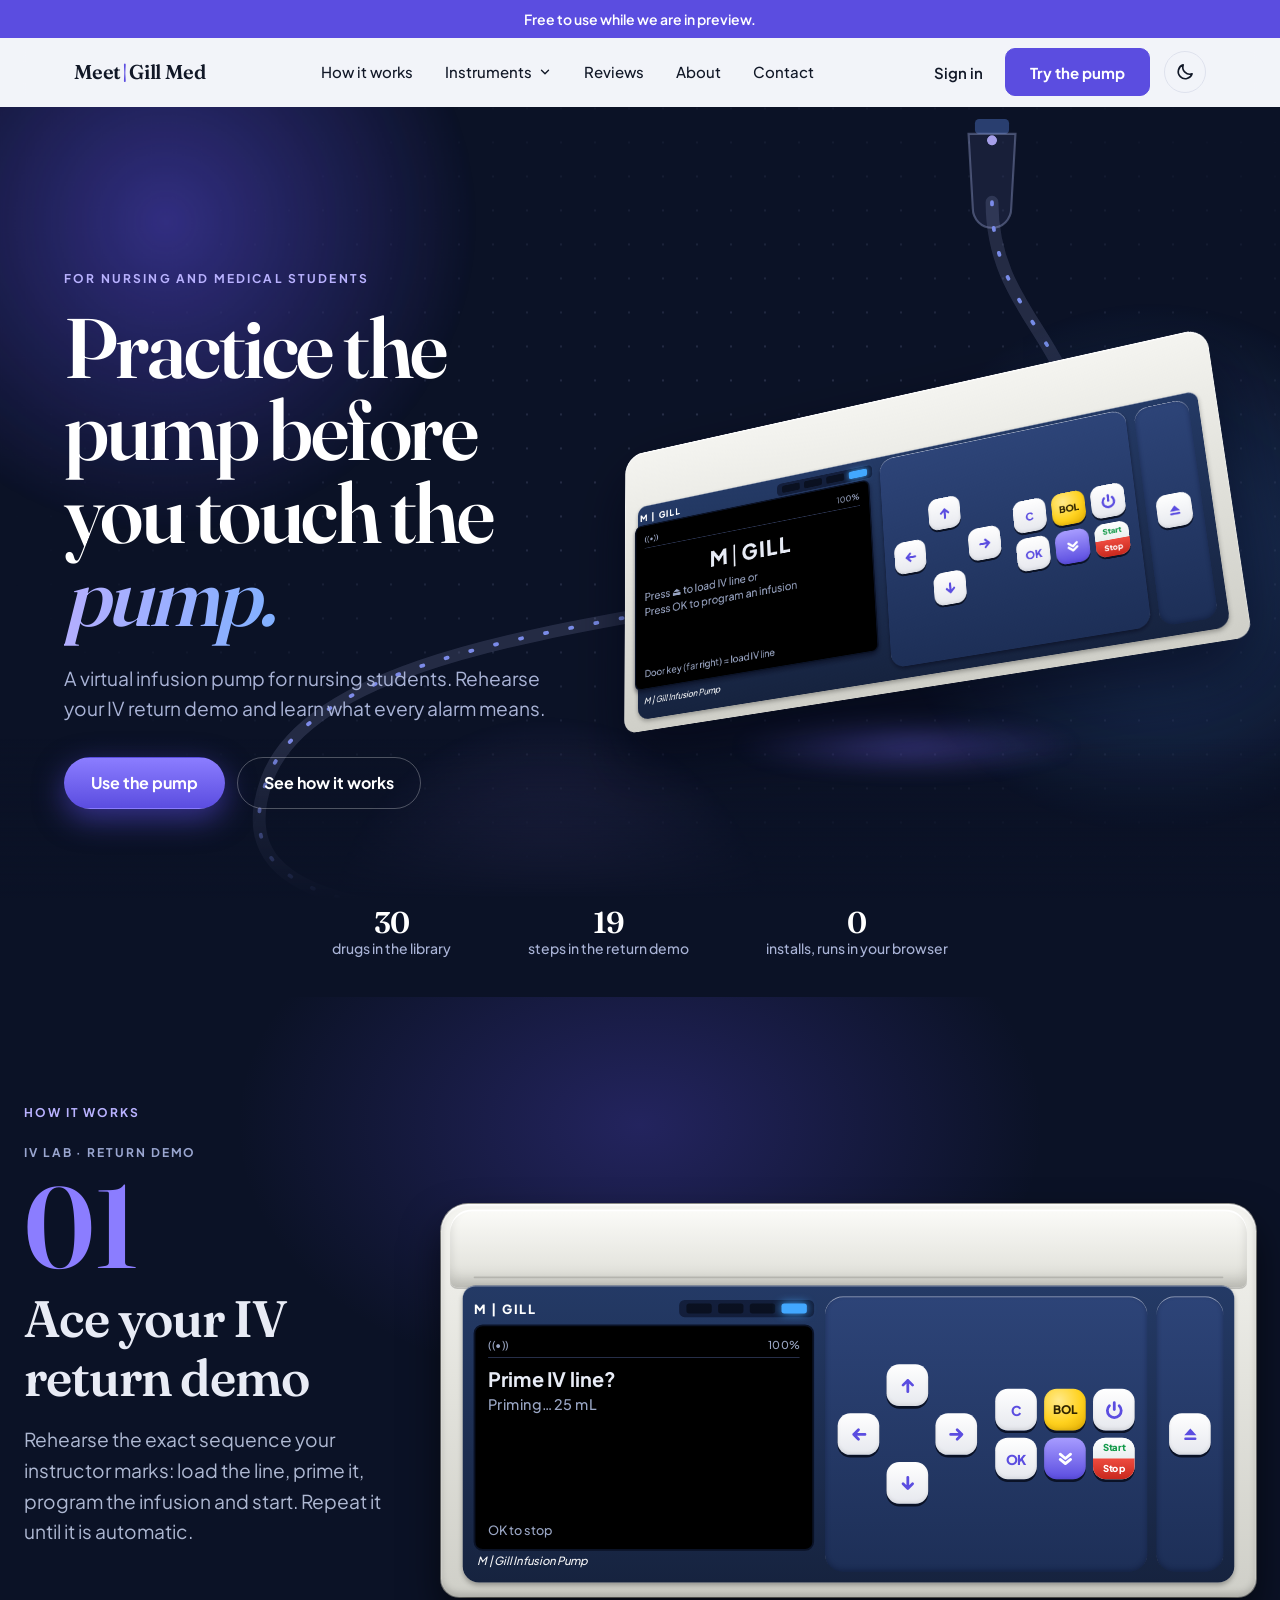
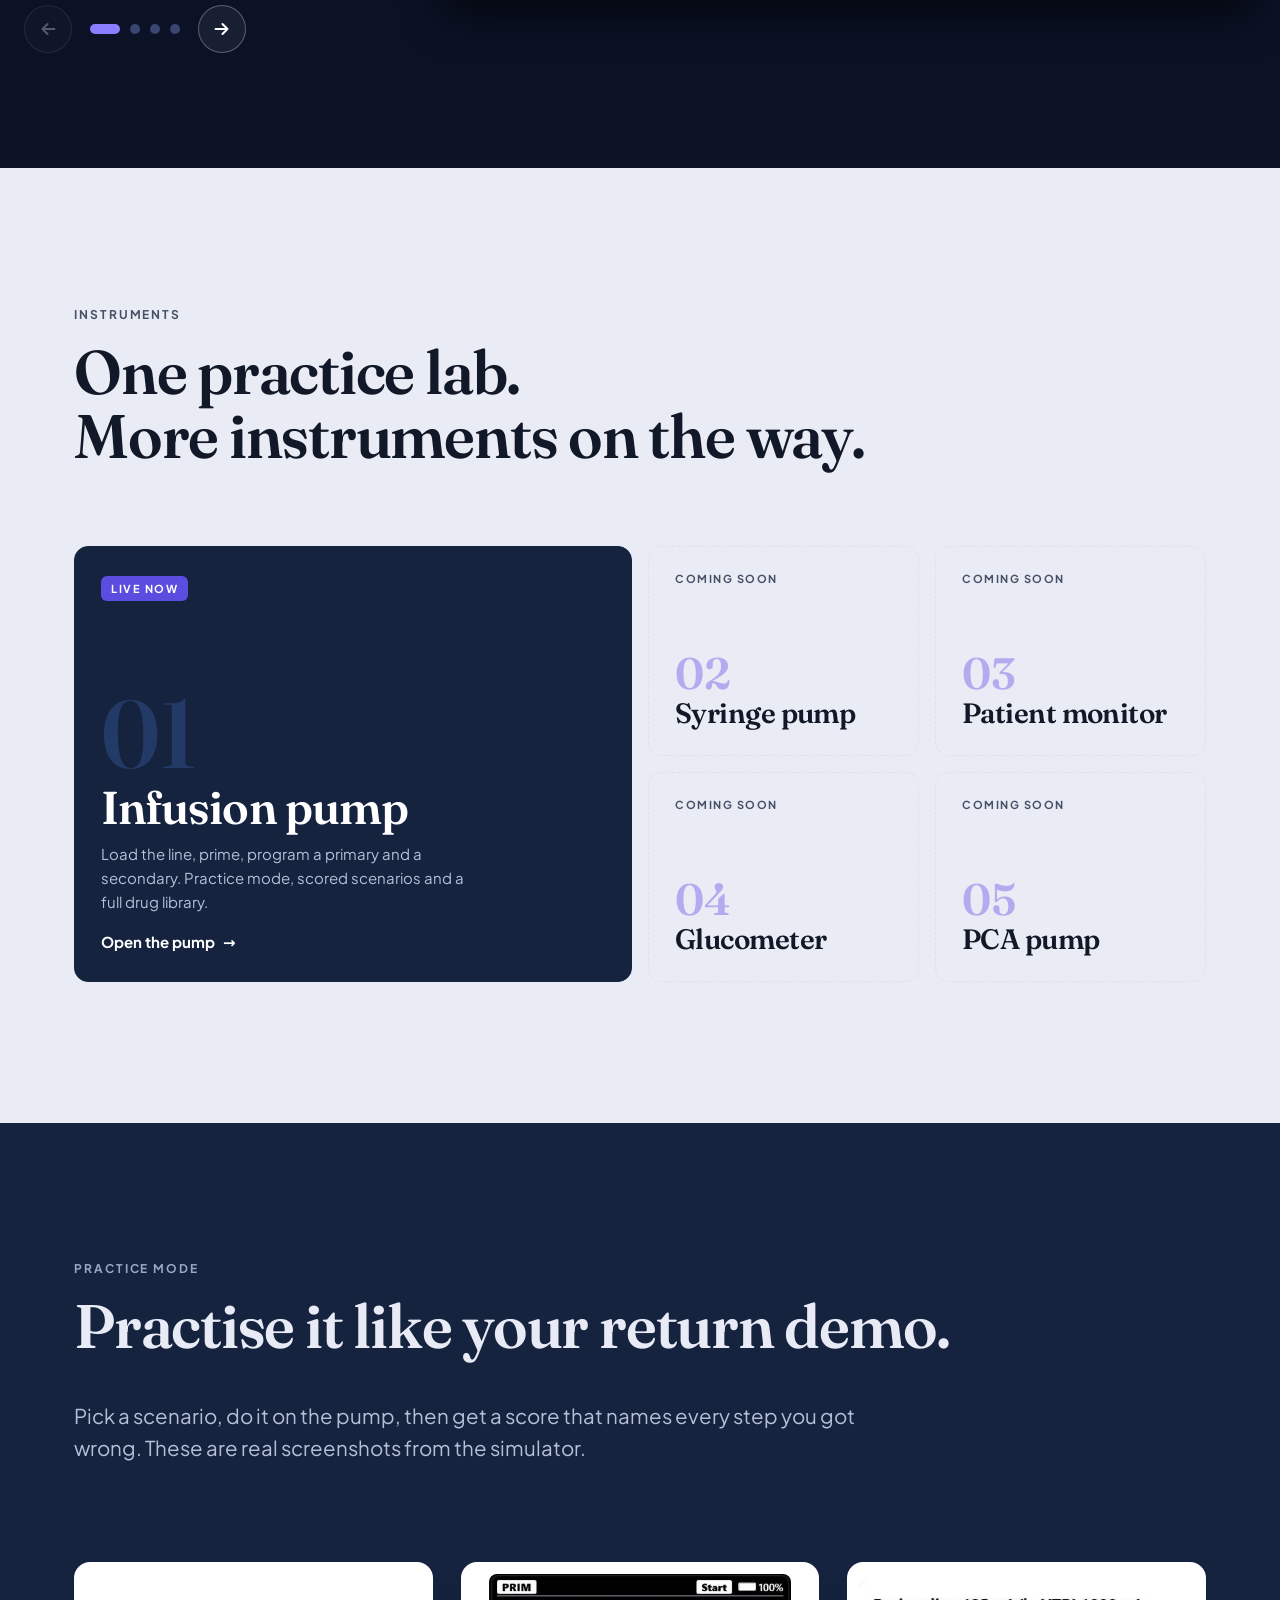
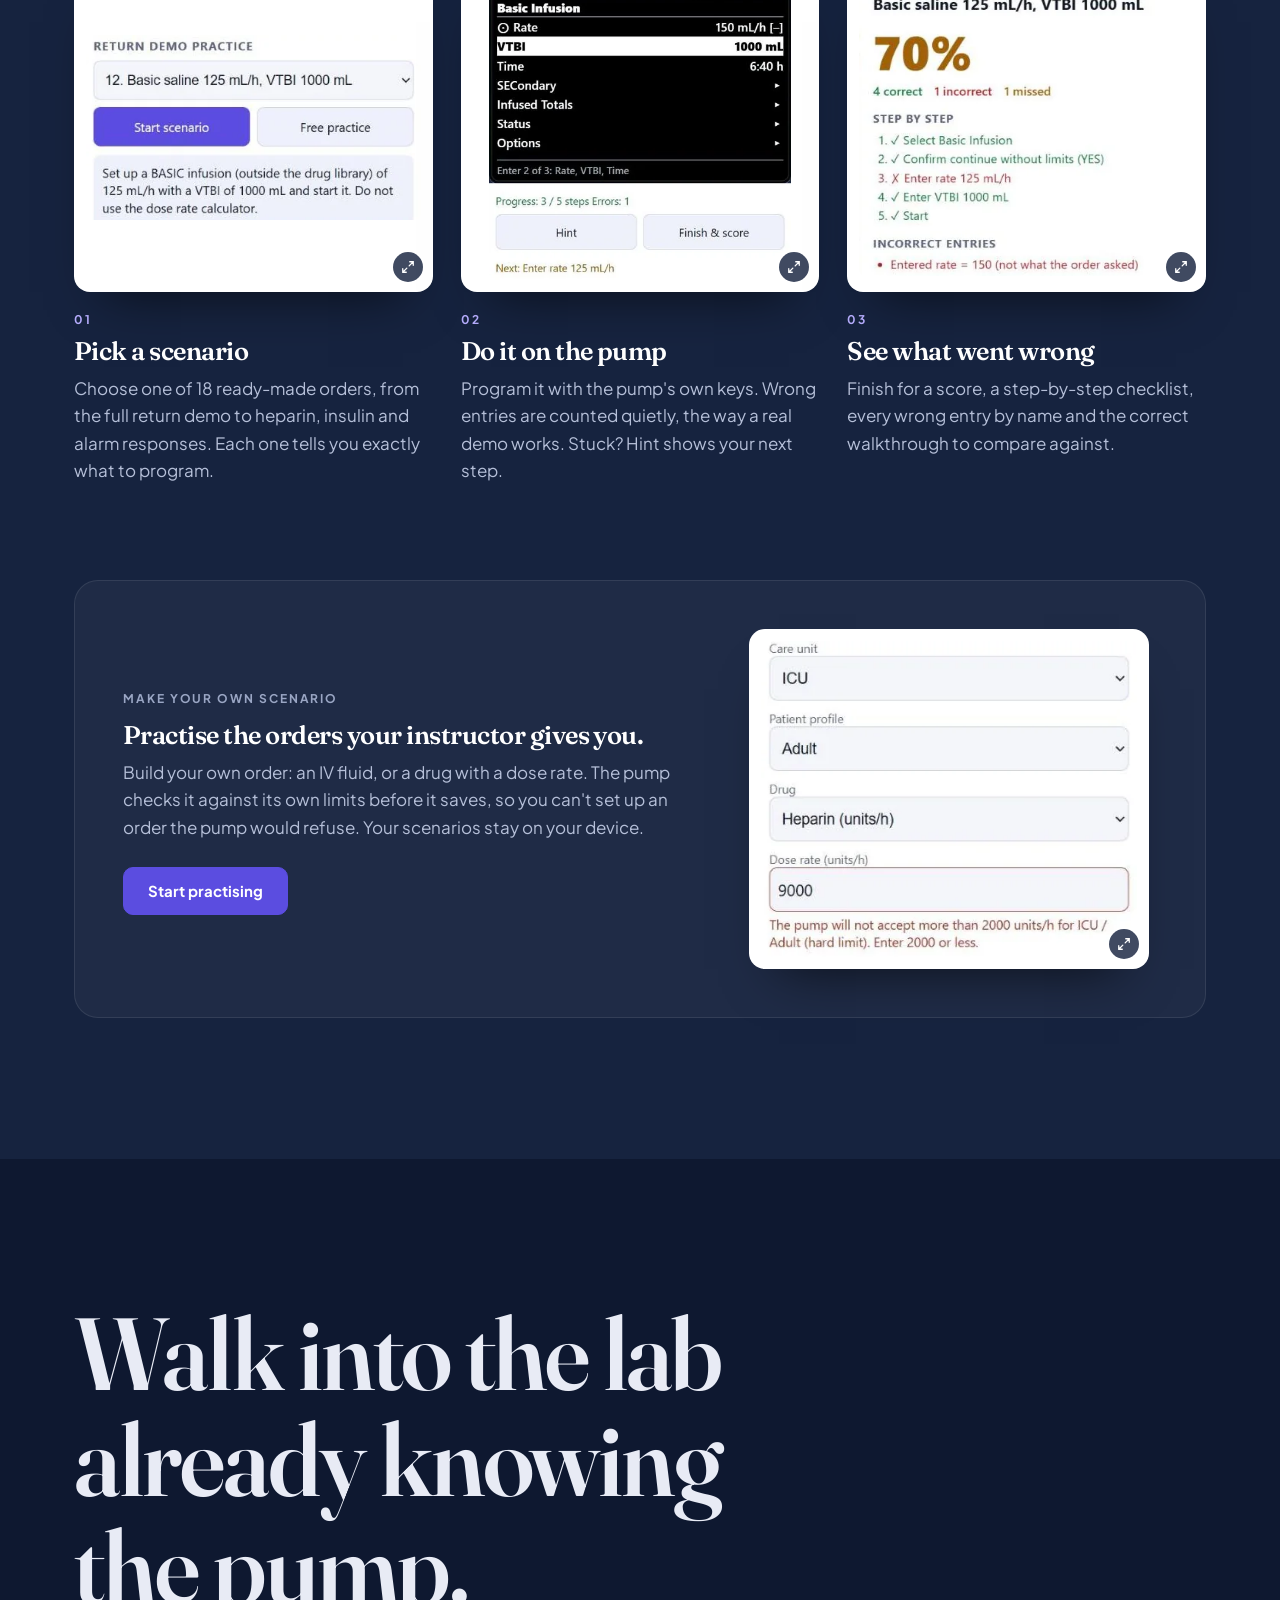
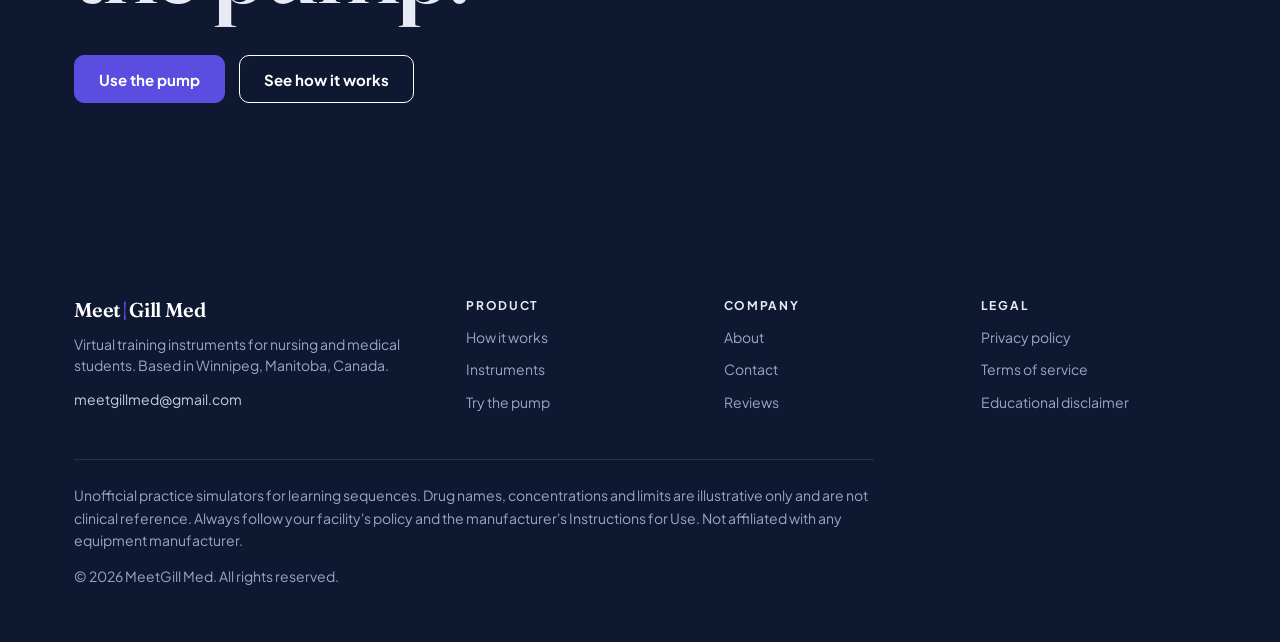
==== index.html @ c72f9020 "Practice mode: home page walkthrough with real screenshots, clearer Practice button - Home: "Practic" ====
<!doctype html>
<html lang="en">
<head>
<meta charset="utf-8">
<script src="theme.js?v=36"></script>
<meta name="viewport" content="width=device-width,initial-scale=1">
<title>MeetGill Med - Virtual training instruments</title>
<meta name="description" content="Virtual training instruments for nursing and medical students. Practice on a realistic infusion pump before you touch the real one.">
<meta name="robots" content="noindex, nofollow">
<link rel="icon" href="data:image/svg+xml,%3Csvg xmlns='http://www.w3.org/2000/svg' viewBox='0 0 32 32'%3E%3Crect width='32' height='32' rx='7' fill='%2316233F'/%3E%3Cpath d='M9 22V10l7 8 7-8v12' stroke='%23A79CFF' stroke-width='3' fill='none' stroke-linecap='round' stroke-linejoin='round'/%3E%3C/svg%3E">
<link rel="preload" href="fonts/plus-jakarta-sans-latin.woff2" as="font" type="font/woff2" crossorigin>
<link rel="stylesheet" href="styles.css?v=36">
<link rel="stylesheet" href="hero-v2/hero.css?v=36">
</head>
<body>
<a class="skip" href="#main">Skip to content</a>
<div class="announce">Free to use while we are in preview.</div>
<header class="nav">
  <div class="wrap">
    <a class="brand" href="index.html">Meet<i>|</i>Gill Med</a>
    <ul>
      <li><a href="index.html#how">How it works</a></li>
      <li class="has-sub"><button class="sub-btn" type="button" aria-expanded="false" aria-controls="sub-inst">Instruments <svg viewBox="0 0 24 24" aria-hidden="true"><path d="M6 9l6 6 6-6"/></svg></button><div class="sub" id="sub-inst"><a class="sub-item" href="pump.html"><b>Infusion pump</b><span class="tag-live">Live now</span></a><span class="sub-item soon"><b>Syringe pump</b><span>Coming soon</span></span><span class="sub-item soon"><b>Patient monitor</b><span>Coming soon</span></span><span class="sub-item soon"><b>Glucometer</b><span>Coming soon</span></span><span class="sub-item soon"><b>PCA pump</b><span>Coming soon</span></span><a class="sub-all" href="index.html#instruments">See all instruments</a></div></li>
      <li><a href="review.html">Reviews</a></li>
      <li><a href="about.html">About</a></li>
      <li><a href="contact.html">Contact</a></li>
      <li class="only-mobile"><a href="signin.html">Sign in</a></li>
      <li class="only-mobile"><a href="pump.html">Try the pump</a></li>
    </ul>
    <div class="nav-cta">
      <a class="nav-link" href="signin.html">Sign in</a>
      <a class="btn solid" href="pump.html">Try the pump</a>
      <button class="menu-btn" aria-label="Menu" aria-expanded="false"><span></span><span></span><span></span></button>
    </div>
  </div>
</header>

<main id="main" tabindex="-1">
<!-- HERO v2: sticky scroll-driven 3D pump (see hero-v2/hero.css + hero.js) -->
<section class="h2 h2--site" id="top" aria-label="Introduction">
  <div class="h2-sticky">
    <div class="h2-bg" aria-hidden="true">
      <i class="blob b1"></i><i class="blob b2"></i><i class="blob b3"></i>
      <div class="dots"></div>
      <svg class="tube" viewBox="0 0 1200 800" preserveAspectRatio="xMidYMid slice">
        <defs><linearGradient id="fluid" x1="0" y1="0" x2="1" y2="1"><stop offset="0" stop-color="#9d92ff"/><stop offset="1" stop-color="#6fa4ff"/></linearGradient></defs>
        <g transform="translate(930 40)">
          <rect x="-16" y="0" width="32" height="14" rx="4" fill="#2d4478"/>
          <path d="M-22 14h44l-4 70a18 18 0 0 1-36 0z" fill="rgba(160,170,255,.10)" stroke="rgba(190,200,255,.35)" stroke-width="2"/>
          <circle class="drop" cx="0" cy="20" r="4.5" fill="#b7b0ff"/>
          <circle class="drop d2" cx="0" cy="20" r="4.5" fill="#b7b0ff"/>
        </g>
        <path id="line" d="M930 118 C930 220 1010 250 1010 340 S860 430 760 470 S300 520 250 660 S420 790 700 790" fill="none" stroke="rgba(190,200,255,.16)" stroke-width="12" stroke-linecap="round"/>
        <path class="flow" d="M930 118 C930 220 1010 250 1010 340 S860 430 760 470 S300 520 250 660 S420 790 700 790" fill="none" stroke="url(#fluid)" stroke-width="3.5" stroke-linecap="round"/>
        <circle r="5" fill="#d6d2ff"><animateMotion dur="9s" repeatCount="indefinite"><mpath href="#line"/></animateMotion></circle>
        <circle r="4" fill="#9fc0ff"><animateMotion dur="9s" begin="-4.5s" repeatCount="indefinite"><mpath href="#line"/></animateMotion></circle>
      </svg>
    </div>
    <div class="h2-copy">
      <span class="h2-over">For nursing and medical students</span>
      <h1>Practice the pump before you touch the <em>pump.</em></h1>
      <p>A virtual infusion pump for nursing students. Rehearse your IV return demo and learn what every alarm means.</p>
      <div class="h2-actions">
        <a class="h2-btn h2-btn--solid" href="pump.html">Use the pump</a>
        <a class="h2-btn" href="#how">See how it works</a>
      </div>
    </div>
    <div class="h2-stage" aria-hidden="true">
      <div class="h2-rot" id="rot"><div class="h2-pump" id="pump"></div></div>
    </div>
    <div class="h2-hint" id="hint"><i></i>Scroll to open the pump</div>
  </div>
</section>
<div class="h2-facts" aria-label="At a glance">
  <div><b>30</b>drugs in the library</div>
  <div><b>19</b>steps in the return demo</div>
  <div><b>0</b>installs, runs in your browser</div>
</div>

<section class="scene" id="how" aria-label="What the pump can do">
  <div class="scene__head"><span class="over">How it works</span></div>
  <div class="scene__pin">
    <div class="scene__col">
    <div class="scene__text">
      <article class="step on">
        <span class="over">IV lab · return demo</span>
        <span class="n" aria-hidden="true">01</span>
        <h3>Ace your IV return demo</h3>
        <p>Rehearse the exact sequence your instructor marks: load the line, prime it, program the infusion and start. Repeat it until it is automatic.</p>
        <div class="lcd-inline">Prime IV line?<br>Priming… 25 mL<br>OK to stop</div>
      </article>
      <article class="step">
        <span class="over">IV math</span>
        <span class="n" aria-hidden="true">02</span>
        <h3>Get the numbers right</h3>
        <p>Rate, volume and time are linked. Enter two and the pump works out the third, so check the order first: 125 ml/h for 500 ml is 4 hours.</p>
        <div class="lcd-inline">Rate 125 ml/h<br>VTBI 500 ml<br>Time 4h00min</div>
      </article>
      <article class="step">
        <span class="over">Alarms</span>
        <span class="n" aria-hidden="true">03</span>
        <h3>Know what to do when it alarms</h3>
        <p>Occlusion, open door, end of infusion, low battery. Practise the response here, where a mistake costs nothing.</p>
        <div class="lcd-inline">Upstream occlusion<br>Check roller clamp, bag and drip chamber.</div>
      </article>
      <article class="step">
        <span class="over">Safety limits</span>
        <span class="n" aria-hidden="true">04</span>
        <h3>Do not override blindly</h3>
        <p>The drug library stops you at hard limits and asks you to confirm at soft ones. Learn to pause and check before you press OK.</p>
        <div class="lcd-inline">Value ABOVE upper soft limit<br>Soft: 2 - 10 mg/h<br>Override?</div>
      </article>
    </div>
    <div class="scene__nav" role="group" aria-label="Choose a step">
      <button type="button" class="sn-arrow" data-dir="-1" aria-label="Previous step"><svg viewBox="0 0 24 24" aria-hidden="true"><path d="M19 12H6M11.5 6.5L6 12l5.5 5.5"/></svg></button>
      <div class="sn-dots"><button type="button" aria-label="Step 1"></button><button type="button" aria-label="Step 2"></button><button type="button" aria-label="Step 3"></button><button type="button" aria-label="Step 4"></button></div>
      <button type="button" class="sn-arrow" data-dir="1" aria-label="Next step"><svg viewBox="0 0 24 24" aria-hidden="true"><path d="M5 12h13M12.5 6.5L18 12l-5.5 5.5"/></svg></button>
    </div>
    </div>
    <div class="scene__pump"><div data-pump="prime" data-size="lg"></div></div>
  </div>
</section>

<section class="pad" id="instruments">
  <div class="wrap">
    <div class="sec-head">
      <span class="over rv">Instruments</span>
      <h2 class="rv" style="--d:1">One practice lab.<br>More instruments on the way.</h2>
    </div>
    <div class="inst">
      <a class="card live rv" href="pump.html">
        <div><span class="tag">Live now</span></div>
        <div>
          <span class="num" aria-hidden="true">01</span>
          <h3>Infusion pump</h3>
          <p>Load the line, prime, program a primary and a secondary. Practice mode, scored scenarios and a full drug library.</p>
          <span class="arrow-link">Open the pump <span aria-hidden="true">→</span></span>
        </div>
      </a>
      <div class="card soon rv" style="--d:1"><span class="tag">Coming soon</span><div><span class="num" aria-hidden="true">02</span><h3>Syringe pump</h3></div></div>
      <div class="card soon rv" style="--d:2"><span class="tag">Coming soon</span><div><span class="num" aria-hidden="true">03</span><h3>Patient monitor</h3></div></div>
      <div class="card soon rv" style="--d:3"><span class="tag">Coming soon</span><div><span class="num" aria-hidden="true">04</span><h3>Glucometer</h3></div></div>
      <div class="card soon rv" style="--d:4"><span class="tag">Coming soon</span><div><span class="num" aria-hidden="true">05</span><h3>PCA pump</h3></div></div>
    </div>
  </div>
</section>

<section class="pad dark pm" id="practice" aria-labelledby="pm-title">
  <div class="wrap">
    <div class="sec-head">
      <span class="over rv">Practice mode</span>
      <h2 class="rv" style="--d:1" id="pm-title">Practise it like your return demo.</h2>
      <p class="lead rv" style="--d:2">Pick a scenario, do it on the pump, then get a score that names every step you got wrong. These are real screenshots from the simulator.</p>
    </div>
    <ol class="pm-steps">
      <li class="pm-card rv">
        <figure class="pm-shot"><button class="pm-zoom" type="button"><span class="vh">Enlarge screenshot: </span><img src="img/practice/pick.webp" width="440" height="244" loading="lazy" decoding="async" alt="The practice panel with the scenario 'Basic saline 125 mL/h, VTBI 1000 mL' selected, a Start scenario button, and the order to program."></button></figure>
        <span class="pm-n" aria-hidden="true">01</span>
        <h3>Pick a scenario</h3>
        <p>Choose one of 18 ready-made orders, from the full return demo to heparin, insulin and alarm responses. Each one tells you exactly what to program.</p>
      </li>
      <li class="pm-card rv" style="--d:1">
        <figure class="pm-shot"><button class="pm-zoom" type="button"><span class="vh">Enlarge screenshot: </span><img src="img/practice/work.webp" width="494" height="500" loading="lazy" decoding="async" alt="The pump screen showing a rate of 150 mL/h entered by mistake. Below it the panel reads 'Progress: 3 / 5 steps, Errors: 1' and the hint says 'Next: Enter rate 125 mL/h'."></button></figure>
        <span class="pm-n" aria-hidden="true">02</span>
        <h3>Do it on the pump</h3>
        <p>Program it with the pump's own keys. Wrong entries are counted quietly, the way a real demo works. Stuck? Hint shows your next step.</p>
      </li>
      <li class="pm-card rv" style="--d:2">
        <figure class="pm-shot"><button class="pm-zoom" type="button" data-full="img/practice/score.webp"><span class="vh">Enlarge screenshot: </span><img src="img/practice/score-card.webp" width="435" height="386" loading="lazy" decoding="async" alt="A score report of 70 percent: 4 correct, 1 incorrect, 1 missed. The step list marks 'Enter rate 125 mL/h' as wrong and lists 'Entered rate = 150 (not what the order asked)'. The full report also shows the correct walkthrough."></button></figure>
        <span class="pm-n" aria-hidden="true">03</span>
        <h3>See what went wrong</h3>
        <p>Finish for a score, a step-by-step checklist, every wrong entry by name and the correct walkthrough to compare against.</p>
      </li>
    </ol>
    <div class="pm-own rv">
      <div>
        <span class="over">Make your own scenario</span>
        <h3>Practise the orders your instructor gives you.</h3>
        <p>Build your own order: an IV fluid, or a drug with a dose rate. The pump checks it against its own limits before it saves, so you can't set up an order the pump would refuse. Your scenarios stay on your device.</p>
        <div class="pm-ctas"><a class="btn solid" href="pump.html#practice">Start practising</a></div>
      </div>
      <figure class="pm-shot pm-shot--own"><button class="pm-zoom" type="button"><span class="vh">Enlarge screenshot: </span><img src="img/practice/builder.webp" width="440" height="370" loading="lazy" decoding="async" alt="The scenario builder with ICU, Adult and Heparin selected and a dose of 9000 units/h. Under the field it says: The pump will not accept more than 2000 units/h for ICU / Adult (hard limit). Enter 2000 or less."></button></figure>
    </div>
  </div>
</section>

<section class="pad rvs" id="student-reviews" hidden aria-label="Student reviews">
  <div class="wrap">
    <div class="sec-head">
      <span class="over rv">Student reviews</span>
      <h2 class="rv" style="--d:1">How students found it.</h2>
      <p class="lead rv" style="--d:2" id="rvs-sum">What nursing and medical students say after trying the pump.</p>
    </div>
  </div>
  <div class="rvs-viewport"><div class="rvs-track" id="rvs-track"></div></div>
  <div class="wrap rvs-actions">
    <a class="btn" href="review.html">Read all reviews</a>
    <a class="btn solid" href="review.html#leave">Leave a review</a>
  </div>
</section>

<section class="pad dark-2 closing">
  <div class="wrap">
    <h2 class="rv">Walk into the lab already knowing the pump.</h2>
    <div class="hero-actions rv" style="--d:2">
      <a class="btn solid" href="pump.html">Use the pump</a>
      <a class="btn" href="index.html#how">See how it works</a>
    </div>
  </div>
</section>
</main>

<footer>
  <div class="wrap">
    <div class="foot-grid">
      <div>
        <a class="brand" style="color:#fff" href="index.html">Meet<i>|</i>Gill Med</a>
        <p class="foot-note">Virtual training instruments for nursing and medical students. Based in Winnipeg, Manitoba, Canada.</p>
        <a class="foot-mail" href="mailto:meetgillmed@gmail.com">meetgillmed@gmail.com</a>
      </div>
      <div><h4>Product</h4><a href="index.html#how">How it works</a><a href="index.html#instruments">Instruments</a><a href="pump.html">Try the pump</a></div>
      <div><h4>Company</h4><a href="about.html">About</a><a href="contact.html">Contact</a><a href="review.html">Reviews</a></div>
      <div><h4>Legal</h4><a href="privacy.html">Privacy policy</a><a href="terms.html">Terms of service</a><a href="disclaimer.html">Educational disclaimer</a></div>
    </div>
    <p class="fine">Unofficial practice simulators for learning sequences. Drug names, concentrations and limits are illustrative only and are not clinical reference. Always follow your facility's policy and the manufacturer's Instructions for Use. Not affiliated with any equipment manufacturer.</p>
    <p class="fine" style="margin-top:12px;border:0;padding:0">&copy; 2026 MeetGill Med. All rights reserved.</p>
  </div>
</footer>












<div class="toast" role="status" aria-live="polite"></div>
<script src="app.js?v=36"></script>
<script src="hero-v2/hero.js?v=36"></script>
</body>
</html>
---- styles.css ----
/* fonts: self-hosted (SIL Open Font License), latin + latin-ext only */
@font-face {
  font-family: 'Fraunces';
  font-style: normal;
  font-weight: 600;
  font-display: swap;
  src: url(fonts/fraunces-latin-ext.woff2) format('woff2');
  unicode-range: U+0100-02BA, U+02BD-02C5, U+02C7-02CC, U+02CE-02D7, U+02DD-02FF, U+0304, U+0308, U+0329, U+1D00-1DBF, U+1E00-1E9F, U+1EF2-1EFF, U+2020, U+20A0-20AB, U+20AD-20C4, U+2113, U+2C60-2C7F, U+A720-A7FF;
}
@font-face {
  font-family: 'Fraunces';
  font-style: normal;
  font-weight: 600;
  font-display: swap;
  src: url(fonts/fraunces-latin.woff2) format('woff2');
  unicode-range: U+0000-00FF, U+0131, U+0152-0153, U+02BB-02BC, U+02C6, U+02DA, U+02DC, U+0304, U+0308, U+0329, U+2000-206F, U+20AC, U+2122, U+2191, U+2193, U+2212, U+2215, U+FEFF, U+FFFD;
}
@font-face {
  font-family: 'Plus Jakarta Sans';
  font-style: normal;
  font-weight: 400;
  font-display: swap;
  src: url(fonts/plus-jakarta-sans-latin-ext.woff2) format('woff2');
  unicode-range: U+0100-02BA, U+02BD-02C5, U+02C7-02CC, U+02CE-02D7, U+02DD-02FF, U+0304, U+0308, U+0329, U+1D00-1DBF, U+1E00-1E9F, U+1EF2-1EFF, U+2020, U+20A0-20AB, U+20AD-20C4, U+2113, U+2C60-2C7F, U+A720-A7FF;
}
@font-face {
  font-family: 'Plus Jakarta Sans';
  font-style: normal;
  font-weight: 400;
  font-display: swap;
  src: url(fonts/plus-jakarta-sans-latin.woff2) format('woff2');
  unicode-range: U+0000-00FF, U+0131, U+0152-0153, U+02BB-02BC, U+02C6, U+02DA, U+02DC, U+0304, U+0308, U+0329, U+2000-206F, U+20AC, U+2122, U+2191, U+2193, U+2212, U+2215, U+FEFF, U+FFFD;
}
@font-face {
  font-family: 'Plus Jakarta Sans';
  font-style: normal;
  font-weight: 500;
  font-display: swap;
  src: url(fonts/plus-jakarta-sans-latin-ext.woff2) format('woff2');
  unicode-range: U+0100-02BA, U+02BD-02C5, U+02C7-02CC, U+02CE-02D7, U+02DD-02FF, U+0304, U+0308, U+0329, U+1D00-1DBF, U+1E00-1E9F, U+1EF2-1EFF, U+2020, U+20A0-20AB, U+20AD-20C4, U+2113, U+2C60-2C7F, U+A720-A7FF;
}
@font-face {
  font-family: 'Plus Jakarta Sans';
  font-style: normal;
  font-weight: 500;
  font-display: swap;
  src: url(fonts/plus-jakarta-sans-latin.woff2) format('woff2');
  unicode-range: U+0000-00FF, U+0131, U+0152-0153, U+02BB-02BC, U+02C6, U+02DA, U+02DC, U+0304, U+0308, U+0329, U+2000-206F, U+20AC, U+2122, U+2191, U+2193, U+2212, U+2215, U+FEFF, U+FFFD;
}
@font-face {
  font-family: 'Plus Jakarta Sans';
  font-style: normal;
  font-weight: 600;
  font-display: swap;
  src: url(fonts/plus-jakarta-sans-latin-ext.woff2) format('woff2');
  unicode-range: U+0100-02BA, U+02BD-02C5, U+02C7-02CC, U+02CE-02D7, U+02DD-02FF, U+0304, U+0308, U+0329, U+1D00-1DBF, U+1E00-1E9F, U+1EF2-1EFF, U+2020, U+20A0-20AB, U+20AD-20C4, U+2113, U+2C60-2C7F, U+A720-A7FF;
}
@font-face {
  font-family: 'Plus Jakarta Sans';
  font-style: normal;
  font-weight: 600;
  font-display: swap;
  src: url(fonts/plus-jakarta-sans-latin.woff2) format('woff2');
  unicode-range: U+0000-00FF, U+0131, U+0152-0153, U+02BB-02BC, U+02C6, U+02DA, U+02DC, U+0304, U+0308, U+0329, U+2000-206F, U+20AC, U+2122, U+2191, U+2193, U+2212, U+2215, U+FEFF, U+FFFD;
}
@font-face {
  font-family: 'Plus Jakarta Sans';
  font-style: normal;
  font-weight: 700;
  font-display: swap;
  src: url(fonts/plus-jakarta-sans-latin-ext.woff2) format('woff2');
  unicode-range: U+0100-02BA, U+02BD-02C5, U+02C7-02CC, U+02CE-02D7, U+02DD-02FF, U+0304, U+0308, U+0329, U+1D00-1DBF, U+1E00-1E9F, U+1EF2-1EFF, U+2020, U+20A0-20AB, U+20AD-20C4, U+2113, U+2C60-2C7F, U+A720-A7FF;
}
@font-face {
  font-family: 'Plus Jakarta Sans';
  font-style: normal;
  font-weight: 700;
  font-display: swap;
  src: url(fonts/plus-jakarta-sans-latin.woff2) format('woff2');
  unicode-range: U+0000-00FF, U+0131, U+0152-0153, U+02BB-02BC, U+02C6, U+02DA, U+02DC, U+0304, U+0308, U+0329, U+2000-206F, U+20AC, U+2122, U+2191, U+2193, U+2212, U+2215, U+FEFF, U+FFFD;
}
@font-face {
  font-family: 'Plus Jakarta Sans';
  font-style: normal;
  font-weight: 800;
  font-display: swap;
  src: url(fonts/plus-jakarta-sans-latin-ext.woff2) format('woff2');
  unicode-range: U+0100-02BA, U+02BD-02C5, U+02C7-02CC, U+02CE-02D7, U+02DD-02FF, U+0304, U+0308, U+0329, U+1D00-1DBF, U+1E00-1E9F, U+1EF2-1EFF, U+2020, U+20A0-20AB, U+20AD-20C4, U+2113, U+2C60-2C7F, U+A720-A7FF;
}
@font-face {
  font-family: 'Plus Jakarta Sans';
  font-style: normal;
  font-weight: 800;
  font-display: swap;
  src: url(fonts/plus-jakarta-sans-latin.woff2) format('woff2');
  unicode-range: U+0000-00FF, U+0131, U+0152-0153, U+02BB-02BC, U+02C6, U+02DA, U+02DC, U+0304, U+0308, U+0329, U+2000-206F, U+20AC, U+2122, U+2191, U+2193, U+2212, U+2215, U+FEFF, U+FFFD;
}

/* MeetGill Med - see DESIGN.md */
:root{
  --ink:#16233F; --ink-2:#0E1830; --ink-3:#243A66;
  --paper:#E9ECF4; --card:#FFFFFF; --line:#DDE1EC;
  --text:#111827; --muted:#465067; --violet:#5B4DE0; --violet-soft:#E8E6FB;
  --ease:cubic-bezier(.23,1,.32,1);
  --f-display:'Fraunces',Georgia,serif; --f-body:'Plus Jakarta Sans',system-ui,sans-serif;
  --wrap:1180px;
}
*{box-sizing:border-box}
html{scroll-behavior:smooth}
body{margin:0;background:var(--paper);color:var(--text);font:400 17px/1.6 var(--f-body);-webkit-font-smoothing:antialiased}
img,svg{max-width:100%}
a{color:inherit}
::selection{background:var(--violet);color:#fff}
.wrap{max-width:var(--wrap);margin:0 auto;padding:0 24px}
h1,h2,h3{font-family:var(--f-display);font-weight:600;line-height:1.04;letter-spacing:-.02em;margin:0}
h1{font-size:clamp(44px,7.4vw,104px)}
h2{font-size:clamp(34px,4.8vw,64px)}
h3{font-size:clamp(22px,2.2vw,28px);line-height:1.15}
.accent{color:var(--violet)}
.over{font:700 12px/1 var(--f-body);letter-spacing:.16em;text-transform:uppercase;color:var(--muted)}
.dark .over{color:#9AA6C4}
.lead{font-size:clamp(18px,1.6vw,21px);color:var(--muted);max-width:56ch}
.dark .lead{color:#B5BFD8}

/* announcement + nav */
.announce{background:var(--violet);color:#fff;text-align:center;font:600 14px/1 var(--f-body);padding:12px 16px}
.announce a{text-underline-offset:3px}
.nav{position:sticky;top:0;z-index:50;background:rgba(245,246,250,.82);backdrop-filter:blur(12px);-webkit-backdrop-filter:blur(12px);border-bottom:1px solid transparent;transition:border-color .4s var(--ease)}
.nav.scrolled{border-bottom-color:var(--line)}
.nav .wrap{display:flex;align-items:center;justify-content:space-between;height:68px}
.brand{font:700 20px/1 var(--f-display);text-decoration:none;letter-spacing:-.01em}
.brand i{font-style:normal;color:var(--violet);margin:0 1px}
.nav ul{display:flex;gap:32px;list-style:none;margin:0;padding:0}
.nav ul a{text-decoration:none;font:500 15px/1 var(--f-body);position:relative;padding:6px 0}
.nav ul a::after{content:"";position:absolute;left:0;right:0;bottom:0;height:2px;background:var(--violet);transform:scaleX(0);transform-origin:right;transition:transform .35s var(--ease)}
@media (hover:hover){.nav ul a:hover::after{transform:scaleX(1);transform-origin:left}}
.nav-cta{display:flex;gap:12px;align-items:center}
.menu-btn{display:none;background:none;border:0;width:44px;height:44px;cursor:pointer}
.menu-btn span{display:block;width:22px;height:2px;background:var(--text);margin:5px auto;transition:transform .3s var(--ease),opacity .3s}
.menu-btn[aria-expanded=true] span:nth-child(1){transform:translateY(7px) rotate(45deg)}
.menu-btn[aria-expanded=true] span:nth-child(2){opacity:0}
.menu-btn[aria-expanded=true] span:nth-child(3){transform:translateY(-7px) rotate(-45deg)}

/* buttons */
.btn{position:relative;display:inline-flex;align-items:center;justify-content:center;gap:10px;min-height:48px;padding:0 24px;border-radius:10px;border:1.5px solid var(--text);background:transparent;color:var(--text);font:700 15px/1 var(--f-body);text-decoration:none;cursor:pointer;overflow:hidden;isolation:isolate;transition:color .4s var(--ease),border-color .4s var(--ease)}
.btn::before{content:"";position:absolute;inset:0;background:var(--text);transform:scaleX(0);transform-origin:right;transition:transform .4s var(--ease);z-index:-1}
@media (hover:hover){.btn:hover::before{transform:scaleX(1);transform-origin:left}.btn:hover{color:#fff}}
.btn:active{transform:translateY(1px)}
.btn:focus-visible,a:focus-visible,button:focus-visible,input:focus-visible{outline:3px solid var(--violet);outline-offset:3px}
.btn.solid{background:var(--violet);border-color:var(--violet);color:#fff}
.btn.solid::before{background:var(--ink)}
.dark .btn{border-color:#fff;color:#fff}
.dark .btn::before{background:#fff}
@media (hover:hover){.dark .btn:hover{color:var(--ink)}}
.dark .btn.solid{background:var(--violet);border-color:var(--violet)}
.dark .btn.solid::before{background:#fff}
.btn[disabled]{opacity:.5;cursor:not-allowed}

/* sections */
section{position:relative}
.dark{background:var(--ink);color:#E8EBF5}
.dark .accent{color:#9C90FF}
.dark-2{background:var(--ink-2);color:#E8EBF5}
.pad{padding:clamp(72px,11vw,160px) 0}
.sec-head{display:grid;gap:20px;margin-bottom:clamp(40px,6vw,80px)}

/* hero */
.hero{padding:clamp(48px,8vw,110px) 0 clamp(64px,9vw,130px);overflow:hidden}
.hero .grid{display:grid;grid-template-columns:1.15fr .85fr;gap:48px;align-items:center}
.hero h1{margin:22px 0 28px}
.hero-actions{display:flex;flex-wrap:wrap;gap:14px;margin-top:36px}
.facts{display:flex;flex-wrap:wrap;gap:12px 40px;margin-top:56px;padding-top:28px;border-top:1px solid rgba(255,255,255,.14)}
.facts div{font:500 14px/1.3 var(--f-body);color:#B5BFD8}
.facts b{display:block;font:600 34px/1.1 var(--f-display);color:#fff;letter-spacing:-.02em}
.hero-pump{will-change:transform}

/* pump */
.pump{--k:44px;width:100%;max-width:560px;margin:0 auto;background:#E9EAEE;border-radius:26px;padding:16px;box-shadow:0 40px 60px -30px rgba(0,0,0,.55)}
.pump__door{position:relative;height:92px;margin-bottom:12px;border-radius:14px 14px 6px 6px;background:linear-gradient(#F7F8FA,#D9DCE4);box-shadow:inset 0 -3px 6px rgba(0,0,0,.08)}
.pump__door::before{content:"";position:absolute;left:8%;right:8%;top:42%;height:5px;border-radius:3px;background:#B9BEC9}
.pump__door i{position:absolute;right:8%;bottom:14px;width:34px;height:12px;border-radius:6px;background:#B9BEC9}
.pump.lg{--k:52px;padding:18px}
.pump.lg .pump__door{height:120px}
.pump.lg .lcd{min-height:220px;font-size:15px;padding:14px 16px}
.pump.lg .lcd .t{font-size:26px}.pump.lg .lcd .big{font-size:18px}.pump.lg .lcd .bar{font-size:11px}
.pump__plate{background:linear-gradient(180deg,#243A66,#16233F);border-radius:14px;padding:14px 14px 16px}
.pump__top{display:flex;justify-content:space-between;align-items:center;margin-bottom:10px}
.pump__brand{font:800 11px/1 var(--f-body);letter-spacing:.18em;color:#fff}
.leds{display:flex;gap:5px}.leds i{width:16px;height:6px;border-radius:2px;background:rgba(6,10,28,.6)}.leds i.on{background:#3A5BA8}
.pump__row{display:grid;grid-template-columns:1.25fr 1fr;gap:14px;align-items:center}
.lcd{background:#000;border-radius:10px;padding:10px 12px;min-height:150px;border:2px solid #0a1226;color:#E8ECF6;font:500 12.5px/1.45 var(--f-body);display:flex;flex-direction:column}
.lcd .bar{display:flex;justify-content:space-between;font-size:10px;color:#9AA6C4;border-bottom:1px solid #2a3350;padding-bottom:5px;margin-bottom:8px}
.lcd .t{font:800 21px/1.2 var(--f-body);letter-spacing:.06em;text-align:center;margin:4px 0}
.lcd .t i{font-style:normal;font-weight:300;margin:0 4px}
.lcd .d{color:#9AA6C4}.lcd .big{font-weight:700;font-size:15px}
.lcd .go{margin-top:auto;font-size:10.5px;color:#9AA6C4}
.lcd-swap{animation:lcdin .5s var(--ease)}
@keyframes lcdin{from{opacity:0;transform:translateY(8px)}to{opacity:1;transform:none}}
.keys{display:grid;grid-template-columns:repeat(3,var(--k));gap:7px;justify-content:center}
.k{width:var(--k);height:var(--k);border-radius:11px;background:linear-gradient(180deg,#fff,#E6E8EE);box-shadow:0 3px 0 #0a1226,inset 0 -2px 4px rgba(0,0,0,.08);display:grid;place-items:center;font:800 11px/1 var(--f-body);color:var(--violet)}
.k svg{width:55%;height:55%;fill:none;stroke:var(--violet);stroke-width:3.2;stroke-linecap:round;stroke-linejoin:round}
.k.v{background:linear-gradient(180deg,#a79cff,#5B4DE0);color:#fff}.k.v svg{stroke:#fff}
.k.s{background:linear-gradient(#fff 0 50%,#d9473c 50% 100%);}
.k.s::after{content:"";}
.k.empty{visibility:hidden}

/* scene */
.scene{height:300vh;background:#0B1226;color:#E8EBF5}
.scene__pin{position:sticky;top:0;height:100vh;display:grid;grid-template-columns:1fr 1fr;gap:56px;align-items:center;max-width:var(--wrap);margin:0 auto;padding:0 24px}
.scene__text{position:relative;min-height:340px}
.step{position:absolute;inset:0 0 auto 0;opacity:0;transform:translateY(3rem);transition:opacity .6s var(--ease),transform .8s var(--ease);pointer-events:none}
.step.on{opacity:1;transform:none;pointer-events:auto}
.step .n{font:600 clamp(64px,9vw,120px)/1 var(--f-display);color:#8B7DFF;display:block;margin-bottom:6px;-webkit-text-stroke:0}
.step h3{font-size:clamp(30px,4vw,52px);margin-bottom:16px}
.step p{color:#AEB8D2;max-width:44ch;margin:0;font-size:clamp(17px,1.5vw,20px)}
.step .lcd-inline{display:none}
.scene__rail{position:absolute;left:24px;right:24px;bottom:36px;display:flex;gap:8px;max-width:var(--wrap)}
.scene__rail i{flex:1;height:3px;background:#2A3558;border-radius:2px;position:relative;cursor:pointer}
.scene__rail i::before{content:"";position:absolute;inset:-16px 0}                       /* bigger tap target */
.scene__rail i::after{content:"";position:absolute;inset:0;border-radius:2px;background:#8B7DFF;transform:scaleX(var(--f,0));transform-origin:left}
.scene__rail i:focus-visible{outline:2px solid #B7AEFF;outline-offset:6px}
.scene.live .step{transition:none;will-change:opacity,transform}
.scene__pump{display:grid;place-items:center}
.scene__pump .pump{max-width:640px}

/* instruments grid */
.inst{display:grid;grid-template-columns:repeat(4,1fr);grid-auto-rows:minmax(210px,auto);gap:16px}
.card{background:var(--card);border:1px solid var(--line);border-radius:14px;padding:26px;display:flex;flex-direction:column;justify-content:space-between;text-decoration:none;transition:transform .4s var(--ease),border-color .4s var(--ease)}
@media (hover:hover){.card:hover{transform:translateY(-4px);border-color:var(--violet)}}
.card .num{font:600 44px/1 var(--f-display);color:#B3AAF0}
.card .tag{font:700 11px/1 var(--f-body);letter-spacing:.14em;text-transform:uppercase;color:var(--muted)}
.card.live{grid-column:span 2;grid-row:span 2;background:var(--ink);color:#fff;border-color:var(--ink)}
.card.live .num{color:var(--ink-3);font-size:96px}
.card.live .tag{color:#fff;background:var(--violet);padding:6px 10px;border-radius:6px;align-self:flex-start}
.card.live p{color:#B5BFD8;max-width:34ch}
.card.live h3{font-size:clamp(30px,3.6vw,48px)}
.card p{margin:8px 0 0;color:var(--muted);font-size:15px}
.card.soon{border-style:dashed;background:transparent}
.arrow-link{display:inline-flex;align-items:center;gap:8px;font:700 15px/1 var(--f-body);margin-top:20px}

/* feedback / list */
.cols{display:grid;grid-template-columns:.8fr 1.2fr;gap:64px;align-items:start}
.nlist{list-style:none;margin:0;padding:0;counter-reset:n}
.nlist li{counter-increment:n;display:grid;grid-template-columns:70px 1fr;gap:12px;padding:26px 0;border-top:1px solid rgba(255,255,255,.14)}
.nlist li::before{content:counter(n,decimal-leading-zero);font:600 34px/1 var(--f-display);color:#8A7EF0}
.nlist b{display:block;font:600 24px/1.2 var(--f-display);margin-bottom:6px}
.nlist span{color:#B5BFD8}

/* closing + footer */
.closing{text-align:left}
.closing h2{font-size:clamp(44px,8vw,120px);max-width:12ch}
footer{background:var(--ink-2);color:#9AA6C4;padding:56px 0 40px;font-size:14px}
footer .row{display:flex;flex-wrap:wrap;justify-content:space-between;gap:24px}
footer a{text-decoration:none;margin-right:22px}
@media (hover:hover){footer a:hover{color:#fff}}
footer .fine{margin-top:36px;padding-top:24px;border-top:1px solid rgba(255,255,255,.1);max-width:80ch;line-height:1.6}

/* pricing */
.page-head{padding:clamp(48px,7vw,96px) 0 40px}
.chip{display:inline-block;font:700 11px/1 var(--f-body);letter-spacing:.14em;text-transform:uppercase;border:1px solid var(--line);border-radius:6px;padding:7px 10px;color:var(--muted);background:var(--card)}
.plans{display:grid;grid-template-columns:repeat(4,1fr);gap:16px;align-items:stretch}
.plan{background:var(--card);border:1px solid var(--line);border-radius:14px;padding:30px;display:flex;flex-direction:column}
.plan h3{font-size:26px}
.plan .price{font:600 54px/1 var(--f-display);letter-spacing:-.02em;margin:18px 0 4px}
.plan .price small{font:500 15px/1 var(--f-body);color:var(--muted);letter-spacing:0}
.plan .sub{color:var(--muted);font-size:14px;min-height:42px}
.plan ul{list-style:none;margin:22px 0 28px;padding:0;display:grid;gap:12px;font-size:15px}
.plan li{display:grid;grid-template-columns:20px 1fr;gap:10px}
.plan li svg{width:18px;height:18px;margin-top:3px;stroke:var(--violet);fill:none;stroke-width:2.6;stroke-linecap:round;stroke-linejoin:round}
.plan li.no{color:#8C94A8}.plan li.no svg{stroke:#B7BECF}
.plan .btn{margin-top:auto;width:100%}
.plan.best{background:var(--ink);color:#fff;border-color:var(--ink);position:relative}
.plan.best .sub,.plan.best li.no{color:#9AA6C4}
.plan.best li svg{stroke:#A79CFF}.plan.best li.no svg{stroke:#51608A}
.plan.best .price small{color:#9AA6C4}
.badge{position:absolute;top:-13px;left:30px;background:var(--violet);color:#fff;font:700 11px/1 var(--f-body);letter-spacing:.12em;text-transform:uppercase;padding:8px 12px;border-radius:6px}
.save{color:#A79CFF;font:700 13px/1 var(--f-body)}
.table{width:100%;border-collapse:collapse;margin-top:12px;font-size:15px}
.table th,.table td{padding:16px 12px;border-bottom:1px solid var(--line);text-align:left}
.table th:not(:first-child),.table td:not(:first-child){text-align:center;width:16%}
.table thead th{font:600 20px/1.1 var(--f-display);border-bottom:2px solid var(--text)}
.table td.y{color:var(--violet);font-weight:800}.table td.n{color:#B7BECF}
.faq details{border-top:1px solid var(--line);padding:22px 0}
.faq details:last-child{border-bottom:1px solid var(--line)}
.faq summary{font:600 22px/1.25 var(--f-display);cursor:pointer;list-style:none;display:flex;justify-content:space-between;gap:20px}
.faq summary::-webkit-details-marker{display:none}
.faq summary::after{content:"+";font:400 28px/1 var(--f-body);color:var(--violet);transition:transform .3s var(--ease)}
.faq details[open] summary::after{transform:rotate(45deg)}
.faq p{color:var(--muted);margin:14px 0 0;max-width:62ch}

/* checkout */
.co{display:grid;grid-template-columns:1.1fr .9fr;gap:0;min-height:calc(100vh - 68px)}
.co__main{padding:clamp(32px,5vw,72px) clamp(24px,6vw,96px);max-width:680px;margin-left:auto;width:100%}
.co__side{background:var(--ink);color:#fff;padding:clamp(32px,5vw,72px) clamp(24px,5vw,80px)}
.co h1{font-size:clamp(34px,4vw,52px);margin-bottom:28px}
.field{display:grid;gap:8px;margin-bottom:20px}
.field label{font:600 14px/1 var(--f-body)}
.field input{height:52px;border:1.5px solid var(--line);border-radius:10px;padding:0 16px;font:400 16px var(--f-body);background:#fff;color:var(--text)}
.field input:focus{border-color:var(--violet)}
.seg{display:grid;grid-template-columns:repeat(3,1fr);gap:12px;margin-bottom:28px}
.seg label{border:1.5px solid var(--line);border-radius:12px;padding:16px;cursor:pointer;background:#fff;display:grid;gap:4px}
.seg input{position:absolute;opacity:0}
.seg label:has(input:checked){border-color:var(--violet);background:var(--violet-soft)}
.seg label:has(input:focus-visible){outline:3px solid var(--violet);outline-offset:3px}
.seg b{font:600 18px/1.2 var(--f-display)}.seg span{font-size:14px;color:var(--muted)}
.sum{display:grid;gap:14px;margin-top:26px}
.sum .r{display:flex;justify-content:space-between;gap:16px;color:#B5BFD8}
.sum .r.t{color:#fff;font:600 28px/1 var(--f-display);padding-top:18px;border-top:1px solid rgba(255,255,255,.18);margin-top:6px}
.secure{display:flex;gap:10px;align-items:flex-start;font-size:14px;color:var(--muted);margin-top:18px}
.toast{position:fixed;left:50%;bottom:28px;transform:translate(-50%,30px);background:var(--ink);color:#fff;padding:14px 20px;border-radius:10px;font:600 15px var(--f-body);opacity:0;pointer-events:none;transition:opacity .4s var(--ease),transform .5s var(--ease);z-index:100;max-width:90vw}
.toast.show{opacity:1;transform:translate(-50%,0)}

/* reveal */
.js .rv{opacity:0;transform:translateY(3rem);transition:opacity .8s var(--ease),transform .8s var(--ease);transition-delay:calc(var(--d,0)*80ms)}
.js .rv.in{opacity:1;transform:none}

/* responsive */
@media (max-width:900px){
  .nav ul,.nav-cta .btn{display:none}
  .menu-btn{display:block}
  .nav.open ul{display:flex;position:fixed;inset:68px 0 0 0;background:var(--paper);flex-direction:column;padding:32px 24px;gap:8px}
  .nav.open ul a{font:600 32px/1.2 var(--f-display);padding:12px 0;display:block}
  .hero .grid,.cols,.co{grid-template-columns:minmax(0,1fr)}
  .plans{grid-template-columns:repeat(2,1fr)}
  .inst{grid-template-columns:repeat(2,1fr)}
  .card.live{grid-column:span 2;grid-row:span 1;min-height:340px}
  .scene{height:340vh}
  .scene__pin{grid-template-columns:minmax(0,1fr);grid-template-rows:auto 1fr;gap:20px;padding-top:84px;align-items:start}
  .scene__pump{order:-1}.scene__pump .pump{max-width:420px;--k:38px}
  .scene__pump .pump.lg .pump__door{height:64px}.scene__pump .pump.lg .lcd{min-height:150px;font-size:13px}.scene__pump .pump.lg .lcd .t{font-size:20px}.scene__pump .pump.lg .lcd .big{font-size:15px}
  .scene__text{min-height:260px}
  .co__main{margin:0;max-width:none}
}
@media (max-width:600px){
  body{font-size:16px}
  .inst{grid-template-columns:1fr}.card.live{grid-column:auto}
  .facts{gap:16px 28px}
  .table th,.table td{padding:12px 6px;font-size:13px}
  .seg{grid-template-columns:1fr}
  .plans{grid-template-columns:1fr}
}

/* reduced motion: designed fallback, not a broken page */
@media (prefers-reduced-motion:reduce){
  html{scroll-behavior:auto}
  *,*::before,*::after{animation-duration:.01ms!important;transition-duration:.01ms!important}
  .js .rv{opacity:1;transform:none}
  .scene{height:auto;padding:80px 0}
  .scene__pin{position:static;height:auto;display:block}
  .scene__pump,.scene__rail{display:none}
  .step{position:static;opacity:1;transform:none;margin-bottom:56px;pointer-events:auto}
  .step .lcd-inline{display:block;background:#000;color:#E8ECF6;border-radius:10px;padding:12px 14px;margin-top:16px;max-width:360px;font-size:14px;line-height:1.5}
  .scene__text{min-height:0}
}

/* ---- full landscape pump (900px design, scaled to fit; mirrors the real simulator) ---- */
.pf{width:100%;position:relative}
.pf__scale{width:900px;transform-origin:0 0}
.pump900{--k:46px;position:relative;padding:0 24px 16px;border-radius:30px 30px 20px 20px;background:linear-gradient(180deg,#f4f4f0 0%,#e3e3dd 45%,#cfcfc8 100%);box-shadow:0 22px 44px rgba(0,0,0,.6),inset 0 2px 2px rgba(255,255,255,.9),inset 0 -4px 8px rgba(0,0,0,.18),0 0 0 1px #9a9a94}
.p9-lid{position:relative;height:92px;margin:0 -14px}
.p9-lid::before{content:"";position:absolute;inset:6px 0 0;border-radius:24px 24px 8px 8px;background:linear-gradient(180deg,#fbfbf8 0%,#e6e6e0 70%,#d2d2cb 100%);box-shadow:inset 0 2px 0 #fff,inset 0 -8px 12px rgba(0,0,0,.12),0 2px 0 rgba(0,0,0,.2)}
.p9-lid::after{content:"";position:absolute;left:3%;right:3%;bottom:10px;height:2px;border-radius:2px;background:rgba(0,0,0,.14)}
.p9-face{display:flex;gap:12px;padding:12px;margin-top:-2px;position:relative;z-index:3;border-radius:14px 14px 18px 18px;background:linear-gradient(180deg,#243A66,#16233F);box-shadow:inset 0 1px 0 rgba(255,255,255,.45),0 3px 6px rgba(0,0,0,.3)}
.p9-left{flex:1;min-width:0;display:flex;flex-direction:column}
.p9-logo{display:flex;align-items:center;justify-content:space-between;height:26px;margin-bottom:5px}
.p9-brand{color:#fff;font:800 14px/1 var(--f-body);letter-spacing:.12em}
.p9-led{display:flex;gap:7px;padding:4px 8px;border-radius:6px;background:rgba(6,10,28,.55)}
.p9-led i{width:28px;height:11px;border-radius:3px;background:rgba(0,0,0,.45)}.p9-led i.on{background:#42a8ff;box-shadow:0 0 10px #42a8ff}
.p9-lcd{height:250px;padding:12px 14px;border-radius:10px;background:#000;border:2px solid #0a1226;color:#E8ECF6;font:500 17px/1.45 var(--f-body);display:flex;flex-direction:column;box-shadow:inset 0 0 12px rgba(0,0,0,.8)}
.p9-lcd .bar{font-size:12px}.p9-lcd .t{font-size:32px;margin:8px 0}.p9-lcd .big{font-size:22px}.p9-lcd .d{font-size:16px}.p9-lcd .go{font-size:14px}
.p9-model{color:#fff;font-style:italic;font:italic 500 12.5px/1 var(--f-body);margin-top:5px;padding-left:4px;height:18px;opacity:.95}
.p9-lower{display:flex;gap:10px;align-items:stretch}
.p9-keys,.p9-door{display:flex;align-items:center;border-radius:20px;background:linear-gradient(180deg,#2D4478,#1D2F57);box-shadow:inset 0 1px 0 rgba(255,255,255,.5),inset 0 -2px 6px rgba(8,14,40,.4)}
.p9-keys{gap:12px;padding:10px}
.p9-door{width:74px;justify-content:center;padding:6px}
.p9-dpad{display:grid;grid-template-columns:repeat(3,54px);grid-template-rows:repeat(3,54px)}
.p9-cluster{display:grid;grid-template-columns:repeat(3,54px);grid-template-rows:repeat(2,54px);align-self:center}
.pump900 .k{margin:4px;position:relative;font:800 15px/1 var(--f-body);border-radius:14px}
.pump900 .k svg{width:50%;height:50%}
.pump900 .k.bol{background:radial-gradient(circle at 35% 28%,#ffe98a 0%,#ffd21f 55%,#e0a900 100%);color:#2f2400;font-size:13px}
.pump900 .k.ss{overflow:hidden;background:#fff}
.pump900 .k.ss span{position:absolute;left:0;right:0;height:50%;display:grid;place-items:center;font:800 10.5px/1 var(--f-body)}
.pump900 .k.ss .st{top:0;background:linear-gradient(#fff,#e9efef);color:#139a4a}
.pump900 .k.ss .sp{bottom:0;background:linear-gradient(#ee4b3f,#c8281d);color:#fff}
.scene__pin{grid-template-columns:minmax(0,.62fr) minmax(0,1.38fr);max-width:1320px;gap:40px}
.hero .grid{grid-template-columns:minmax(0,1fr) minmax(0,1fr)}
.pf{min-width:0}
.pump900 .lcd{min-height:0}
@media (max-width:900px){.scene__pin{grid-template-columns:minmax(0,1fr)}.hero .grid{grid-template-columns:minmax(0,1fr)}}

.scene .over{display:block;color:#9AA6D0;margin-bottom:10px}

/* ---- professional pages ---- */
.nav ul a[aria-current=page]::after{transform:scaleX(1)}
.foot-grid{display:grid;grid-template-columns:1.6fr 1fr 1fr 1fr;gap:32px}
.foot-grid h4{margin:0 0 14px;font:700 12px/1 var(--f-body);letter-spacing:.14em;text-transform:uppercase;color:#E8EBF5}
.foot-grid a{display:block;margin:0 0 10px;text-decoration:none}
.foot-note{margin:14px 0 12px;max-width:34ch;line-height:1.5}
.foot-mail{color:#C7CEE3}
@media (max-width:900px){.foot-grid{grid-template-columns:1fr 1fr}}
@media (max-width:600px){.foot-grid{grid-template-columns:1fr}}
.narrow{max-width:780px}
.muted{color:var(--muted)}
.prose h2.lh{font-size:clamp(24px,2.6vw,32px);margin:40px 0 12px}
.prose p,.prose li{color:#2B3447;max-width:68ch}
.prose ul{padding-left:22px;display:grid;gap:10px}
.prose a,.u{color:var(--violet);text-underline-offset:3px}
.prose-dark p{color:#B5BFD8;margin:0 0 18px;max-width:58ch}
.prose-dark a.u{color:#A79CFF}
.contact-grid{display:grid;grid-template-columns:minmax(0,.9fr) minmax(0,1.1fr);gap:clamp(32px,6vw,96px);align-items:start}
.big-mail{display:inline-block;font:600 clamp(24px,3vw,36px)/1.2 var(--f-display);color:var(--violet);text-underline-offset:5px;word-break:break-all}
.info-list{display:grid;gap:22px;margin-top:40px}
.info-list div{display:grid;gap:4px;padding-top:18px;border-top:1px solid var(--line)}
.info-list b{font:600 20px/1.2 var(--f-display)}.info-list span{color:var(--muted);font-size:15px;max-width:44ch}
.cform .field textarea,.cform .field select{border:1.5px solid var(--line);border-radius:10px;padding:14px 16px;font:400 16px var(--f-body);background:#fff;color:var(--text);width:100%}
.cform .field select{height:52px;padding:0 12px}
.cform .field textarea:focus,.cform .field select:focus{border-color:var(--violet);outline:none}
.cform .field textarea:focus-visible,.cform .field select:focus-visible{outline:3px solid var(--violet);outline-offset:3px}
@media (max-width:900px){.contact-grid{grid-template-columns:1fr}}

/* ---- instruments dropdown ---- */
.has-sub{position:relative}
.sub-btn{display:inline-flex;align-items:center;gap:6px;background:none;border:0;padding:6px 0;cursor:pointer;color:inherit;font:500 15px/1 var(--f-body)}
.sub-btn svg{width:14px;height:14px;fill:none;stroke:currentColor;stroke-width:2.4;stroke-linecap:round;stroke-linejoin:round;transition:transform .3s var(--ease)}
.has-sub.open .sub-btn svg{transform:rotate(180deg)}
.sub{position:absolute;top:calc(100% + 16px);left:-18px;min-width:310px;background:#fff;border:1px solid var(--line);border-radius:14px;padding:8px;opacity:0;visibility:hidden;transform:translateY(8px);transition:opacity .3s var(--ease),transform .4s var(--ease),visibility 0s .3s;z-index:60}
.sub::before{content:"";position:absolute;left:0;right:0;top:-18px;height:18px}
.has-sub.open .sub{opacity:1;visibility:visible;transform:none;transition-delay:0s}
@media (hover:hover){.has-sub:hover .sub{opacity:1;visibility:visible;transform:none;transition-delay:0s}.has-sub:hover .sub-btn svg{transform:rotate(180deg)}}
.sub-item{display:flex;justify-content:space-between;align-items:center;gap:16px;padding:13px 14px;border-radius:9px;text-decoration:none}
.sub-item b{font:600 15px/1.2 var(--f-body)}
.sub-item span{font:600 12px/1 var(--f-body);color:var(--muted)}
.sub-item .tag-live{color:#fff;background:var(--violet);padding:5px 8px;border-radius:5px;letter-spacing:.04em}
.sub-item.soon{cursor:default}.sub-item.soon b{color:#6B7388;font-weight:500}
@media (hover:hover){a.sub-item:hover{background:var(--violet-soft)}}
.sub-all{display:block;margin:6px 6px 4px;padding:12px 8px 8px;border-top:1px solid var(--line);font:700 14px/1 var(--f-body);color:var(--violet);text-decoration:none}
@media (max-width:900px){
  .nav.open .has-sub .sub-btn{font:600 32px/1.2 var(--f-display);padding:12px 0}
  .nav.open .has-sub .sub-btn svg{display:none}
  .nav.open .sub{position:static;opacity:1;visibility:visible;transform:none;border:0;background:transparent;padding:0 0 8px 4px;min-width:0}
  .nav.open .sub::before{display:none}
  .nav.open .sub-item{padding:10px 0}.nav.open .sub-item b{font-size:19px}
  .nav.open .sub-all{border:0;margin:0;padding:8px 0}
}

/* ---- pump page + auth ---- */
.nav-link{font:600 15px/1 var(--f-body);text-decoration:none;padding:8px 4px;margin-right:6px}
@media (hover:hover){.nav-link:hover{color:var(--violet)}}
.only-mobile{display:none}
@media (max-width:900px){.nav-link{display:none}.nav.open .only-mobile{display:block}}
.pump-bar{padding:20px 0}
.pump-bar__row{display:flex;justify-content:space-between;align-items:center;gap:20px;flex-wrap:wrap}
.pump-bar h1{font-size:clamp(26px,3vw,38px);margin-top:6px}
.pump-bar__meta{display:flex;align-items:center;gap:20px;flex-wrap:wrap}
.pump-bar .u{color:#A79CFF;font:600 15px var(--f-body)}
.chip-dark{background:rgba(255,255,255,.08);border-color:rgba(255,255,255,.18);color:#C7CEE3}
.pump-frame{display:block;width:100%;height:calc(100vh - 68px - 92px);min-height:640px;border:0;background:#0B1226}
.pump-note{padding:22px 0;font-size:14px;color:#9AA6C4}
.pump-note p{margin:0;max-width:80ch}.pump-note .u{color:#A79CFF}
.co__side .over{color:#9AA6C4}
.tick{list-style:none;margin:28px 0 0;padding:0;display:grid;gap:18px}
.tick li{position:relative;padding-left:32px;color:#D5DAEA}
.tick li::before{content:"";position:absolute;left:0;top:6px;width:16px;height:9px;border-left:2.5px solid #A79CFF;border-bottom:2.5px solid #A79CFF;transform:rotate(-45deg)}
.tick .u{color:#A79CFF}
.fgt{margin:-6px 0 22px;font-size:14px}
.alt{margin:22px 0 0;text-align:center}
.alt .u,.check .u,.fgt .u{color:var(--violet);text-underline-offset:3px}
.check{display:flex;gap:12px;align-items:flex-start;margin:4px 0 24px;font-size:14px;color:var(--muted);cursor:pointer}
.check input{width:20px;height:20px;margin-top:2px;accent-color:var(--violet);flex:none}

/* ---- review page + preview feedback link ---- */
.float-fb{position:fixed;right:20px;bottom:20px;z-index:55;background:var(--ink);color:#fff;text-decoration:none;font:700 14px/1 var(--f-body);padding:14px 18px;border-radius:10px;border:1.5px solid rgba(255,255,255,.25);transition:background .3s var(--ease),transform .3s var(--ease)}
@media (hover:hover){.float-fb:hover{background:var(--violet);transform:translateY(-2px)}}
.rform fieldset{border:0;padding:0;margin:0 0 26px;min-width:0}
.rform legend{font:600 14px/1.3 var(--f-body);margin-bottom:12px;padding:0}
.opt{font-weight:400;color:var(--muted)}
.hp{position:absolute!important;left:-9999px;opacity:0;height:0;width:0}
.vh{position:absolute!important;width:1px;height:1px;padding:0;margin:-1px;overflow:hidden;clip:rect(0 0 0 0);white-space:nowrap;border:0}
.stars{display:flex;flex-direction:row-reverse;justify-content:flex-end;gap:6px}
.stars input{position:absolute;opacity:0;width:1px;height:1px}
.stars label{cursor:pointer;line-height:0}
.stars svg{width:44px;height:44px;fill:#fff;stroke:#B3AAF0;stroke-width:1.6;stroke-linejoin:round;transition:fill .2s var(--ease),transform .2s var(--ease)}
.stars label:hover svg,.stars label:hover~label svg,.stars input:checked~label svg{fill:var(--violet);stroke:var(--violet)}
@media (hover:hover){.stars label:hover svg{transform:scale(1.1)}}
.stars input:focus-visible+label svg{outline:3px solid var(--violet);outline-offset:3px;border-radius:6px}
.pills{display:grid;grid-template-columns:repeat(5,1fr);gap:8px}
.pills label{cursor:pointer}
.pills input{position:absolute;opacity:0;width:1px;height:1px}
.pills span{display:grid;place-items:center;height:48px;border:1.5px solid var(--line);border-radius:10px;background:#fff;font:700 16px var(--f-body);transition:background .2s var(--ease),color .2s var(--ease),border-color .2s var(--ease)}
@media (hover:hover){.pills label:hover span{border-color:var(--violet)}}
.pills input:checked+span{background:var(--violet);border-color:var(--violet);color:#fff}
.pills input:focus-visible+span{outline:3px solid var(--violet);outline-offset:3px}
.ends{display:flex;justify-content:space-between;margin-top:6px;font-size:12px;color:var(--muted)}
.rdone{padding:20px 0}.rdone h2{font-size:clamp(34px,4.6vw,60px);margin-bottom:16px}

/* ---- phone pass: spacing and fit ---- */
@media (max-width:600px){
  .hero-pump{margin-top:36px}
  .hero .grid{gap:0}
  .scene__text{min-height:290px}
}

@media (max-width:600px){.pf{width:calc(100% + 24px);margin-left:-12px}}

/* ---- phone menu: solid panel under the bar (blur on .nav broke position:fixed) ---- */
@media (max-width:900px){
  .nav.open{background:var(--paper);backdrop-filter:none;-webkit-backdrop-filter:none;border-bottom-color:rgba(22,35,63,.12)}
  .nav.open ul{position:absolute;inset:auto;top:100%;left:0;right:0;height:calc(100vh - 68px);height:calc(100dvh - 68px);overflow-y:auto;background:var(--paper);box-shadow:0 20px 40px rgba(10,16,40,.25);z-index:60}
}


/* ==== four-step section as a swipeable slider (no pinning, page keeps scrolling) ==== */
.scene{height:auto;padding:clamp(56px,9vw,110px) 0 clamp(64px,9vw,120px);position:relative;overflow:hidden;background:#0B1226}
.scene::before{content:"";position:absolute;left:50%;top:-20vmax;width:90vmax;height:60vmax;transform:translateX(-50%);pointer-events:none;
  background:radial-gradient(closest-side,rgba(91,77,224,.30),transparent 70%)}
.scene__head{position:relative;max-width:1320px;margin:0 auto 28px;padding:0 24px}
.scene__head .over{color:#B9B2FF}
.scene__pin{position:relative;height:auto;display:grid;grid-template-columns:minmax(0,.62fr) minmax(0,1.38fr);gap:clamp(24px,4vw,56px);align-items:center;max-width:1320px;margin:0 auto;padding:0 24px}
.scene__col{min-width:0}
.scene__text{display:grid;overflow:hidden;min-height:0;touch-action:pan-y}
.scene .step{position:static;grid-area:1/1;opacity:0;transform:translate3d(100%,0,0);pointer-events:none;
  transition:transform .65s var(--ease),opacity .45s var(--ease)}
.scene .step.on{opacity:1;transform:none;pointer-events:auto}
.scene .step.before{transform:translate3d(-100%,0,0)}
.scene__nav{display:flex;align-items:center;gap:18px;margin-top:30px}
.sn-arrow{width:48px;height:48px;border-radius:50%;border:1px solid rgba(255,255,255,.28);background:rgba(255,255,255,.06);color:#fff;display:grid;place-items:center;cursor:pointer;transition:background .25s,transform .25s,opacity .25s}
.sn-arrow svg{width:22px;height:22px;fill:none;stroke:currentColor;stroke-width:2.2;stroke-linecap:round;stroke-linejoin:round}
.sn-arrow:hover{background:rgba(255,255,255,.16);transform:translateY(-1px)}
.sn-arrow:disabled{opacity:.3;cursor:default;transform:none}
.sn-arrow:focus-visible,.sn-dots button:focus-visible{outline:2px solid #B7AEFF;outline-offset:3px}
.sn-dots{display:flex;gap:10px;align-items:center}
.sn-dots button{width:10px;height:10px;padding:0;border-radius:50%;border:0;background:#3A4670;cursor:pointer;position:relative;transition:width .35s var(--ease),background .35s}
.sn-dots button::before{content:"";position:absolute;inset:-14px -6px}               /* bigger tap target */
.sn-dots button[aria-current=true]{width:30px;border-radius:6px;background:#8B7DFF}
.scene__pump{display:grid;place-items:center;min-width:0}
@media (max-width:900px){
  .scene__pin{grid-template-columns:minmax(0,1fr);grid-template-rows:auto auto}
  .scene__pump{order:-1}
  .scene__text{min-height:0}
}
@media (prefers-reduced-motion:reduce){
  .scene{padding:80px 0}
  .scene__nav{display:none}
  .scene__text{display:block;overflow:visible}
  .scene .step{opacity:1;transform:none;margin-bottom:56px;pointer-events:auto}
}


/* ---- reviews wall + consent checkbox ---- */
.wall-sec{padding:0 0 clamp(40px,6vw,80px)}
.wall-h{font-size:clamp(28px,3.6vw,44px);margin:0 0 10px}
.wall-empty{color:var(--muted,#5b6480);padding:28px;border:1px dashed #B3AAF0;border-radius:16px;text-align:center;margin:0}
.wall-avg{font-weight:700;margin:0 0 18px}
.wall-grid{display:grid;grid-template-columns:repeat(auto-fill,minmax(min(100%,260px),1fr));gap:16px}
.rcard{background:#fff;border:1px solid #E1DEF7;border-radius:16px;padding:20px;box-shadow:0 8px 24px rgba(22,35,63,.06)}
.rstars{color:var(--violet);font-size:20px;letter-spacing:2px;margin-bottom:8px}
.rtext{margin:0 0 8px;line-height:1.5}
.rimp{color:#5b6480;font-size:14px}
.rwho{margin:12px 0 0;font-weight:700;font-size:14px}
.consent{display:flex;gap:12px;align-items:flex-start;margin:0 0 22px;font-size:14px;line-height:1.45;cursor:pointer}
.consent input{width:22px;height:22px;margin:0;flex:none;accent-color:var(--violet)}


/* ---- phone: the pump page is a full-screen app with a Back bar (no site header, footer or scrolling page) ---- */
.pump-fsbar{display:none}
@media (max-width:820px),(max-height:520px) and (pointer:coarse){
  body:has(.pump-frame){overflow:hidden;background:#0B1226}
  body:has(.pump-frame) .nav,body:has(.pump-frame) footer,body:has(.pump-frame) .pump-bar,body:has(.pump-frame) .pump-note,body:has(.pump-frame) .float-fb{display:none!important}
  .pump-fsbar{display:flex;align-items:center;position:fixed;top:0;left:0;right:0;z-index:50;height:calc(48px + env(safe-area-inset-top));padding:env(safe-area-inset-top) 12px 0 8px;background:#101a33;border-bottom:1px solid rgba(167,156,255,.18)}
  .pump-back{display:inline-flex;align-items:center;gap:2px;min-height:44px;padding:0 12px 0 6px;border-radius:12px;color:#CFC8FF;text-decoration:none;font:600 16px var(--f-body);-webkit-tap-highlight-color:transparent;transition:background .2s var(--ease),transform .2s var(--ease)}
  .pump-back svg{width:24px;height:24px;fill:none;stroke:currentColor;stroke-width:2.4;stroke-linecap:round;stroke-linejoin:round}
  .pump-back:active{background:rgba(167,156,255,.16);transform:scale(.97)}
  .pump-fsbar__t{position:absolute;left:0;right:0;text-align:center;pointer-events:none;color:#fff;font:600 15px var(--f-body)}
  .pump-frame{position:fixed;left:0;right:0;bottom:0;top:calc(48px + env(safe-area-inset-top));width:100%;height:calc(100vh - 48px - env(safe-area-inset-top));height:calc(100dvh - 48px - env(safe-area-inset-top));min-height:0}
}

/* phone held sideways: no bar at all, just a small Back pill floating in the empty margin left of the pump, so the pump gets the full height */
@media (max-height:520px) and (pointer:coarse){
  .pump-fsbar{background:none;border:0;height:0;padding:0;right:auto}
  .pump-fsbar__t{display:none}
  .pump-back{position:absolute;top:max(6px,env(safe-area-inset-top));left:calc(env(safe-area-inset-left) + 4px);min-height:36px;padding:0 10px 0 4px;font-size:14px;background:rgba(16,26,51,.78);border:1px solid rgba(167,156,255,.25)}
  .pump-back svg{width:20px;height:20px}
  .pump-frame{top:0;left:env(safe-area-inset-left);right:env(safe-area-inset-right);width:calc(100% - env(safe-area-inset-left) - env(safe-area-inset-right));height:100vh;height:100dvh}
}

/* ================= theme button + dark mode =================
   theme.js sets data-theme="dark" | "light" on <html>. Dark mode swaps the colour tokens and the few hard-coded light surfaces. */
.theme-btn{width:42px;height:42px;border-radius:50%;border:1px solid var(--line);background:transparent;color:inherit;display:inline-grid;place-items:center;cursor:pointer;padding:0;-webkit-tap-highlight-color:transparent;transition:background .25s var(--ease),transform .25s var(--ease),border-color .25s var(--ease)}
.theme-btn svg{width:20px;height:20px;fill:none;stroke:currentColor;stroke-width:2;stroke-linecap:round;stroke-linejoin:round;grid-area:1/1;transition:opacity .25s var(--ease),transform .4s var(--ease)}
.theme-btn .ti-sun{opacity:0;transform:rotate(-60deg) scale(.6)}
html[data-theme=dark] .theme-btn .ti-moon{opacity:0;transform:rotate(60deg) scale(.6)}
html[data-theme=dark] .theme-btn .ti-sun{opacity:1;transform:none}
@media (hover:hover){.theme-btn:hover{background:rgba(91,77,224,.12);border-color:var(--violet)}}
.theme-btn:active{transform:scale(.94)}
.nav-cta .theme-btn{margin-left:2px}
html{color-scheme:light}
html[data-theme=dark]{color-scheme:dark;
  --paper:#0A1020; --card:#121C36; --line:#27345A; --text:#E8ECF8; --muted:#A5B0CC; --violet:#7466F0; --violet-soft:#241F52;
  --ink:#16233F; --ink-2:#0E1830}
html[data-theme=dark] .accent,html[data-theme=dark] .over{color:#9C90FF}
html[data-theme=dark] .nav{background:rgba(10,16,32,.82)}
html[data-theme=dark] .btn:hover{color:var(--ink)}
html[data-theme=dark] .dark .btn:hover{color:var(--ink)}
html[data-theme=dark] .field input,html[data-theme=dark] .seg label,html[data-theme=dark] .cform .field textarea,html[data-theme=dark] .cform .field select,
html[data-theme=dark] .pills span,html[data-theme=dark] .field select,html[data-theme=dark] .field textarea{background:var(--card);color:var(--text)}
html[data-theme=dark] .sub,html[data-theme=dark] .rcard{background:var(--card);border-color:var(--line)}
html[data-theme=dark] .rcard{box-shadow:0 8px 24px rgba(0,0,0,.35)}
html[data-theme=dark] .rimp,html[data-theme=dark] .wall-empty{color:var(--muted)}
html[data-theme=dark] .stars svg{fill:transparent}
html[data-theme=dark] .theme-btn--fs{color:#CFC8FF}
/* phone full-screen pump bar: theme button sits at the right */
.theme-btn--fs{display:none}
@media (max-width:820px),(max-height:520px) and (pointer:coarse){
  .pump-fsbar .theme-btn--fs{display:inline-grid;position:absolute;right:calc(env(safe-area-inset-right) + 10px);top:calc(env(safe-area-inset-top) + 3px);width:42px;height:42px;border-color:rgba(167,156,255,.3);color:#CFC8FF}
}
@media (max-height:520px) and (pointer:coarse){
  .pump-fsbar .theme-btn--fs{top:max(6px,env(safe-area-inset-top));width:36px;height:36px;background:rgba(16,26,51,.78)}
}


/* ---- reviews: summary, hint, home-page floating row ---- */
.field .hint{display:block;margin-top:6px;font-size:13px;color:var(--muted)}
.wall-sum{margin:0 0 18px}.wall-sum .wall-avg{font-size:clamp(20px,2.2vw,26px);margin:0 0 10px}
.wall-bits{display:flex;flex-wrap:wrap;gap:8px}
.wall-bit{font:600 13px/1 var(--f-body);padding:8px 12px;border-radius:99px;background:var(--violet-soft);color:var(--text)}
.rvs{padding-left:0;padding-right:0;overflow:hidden}
.rvs[hidden]{display:none}
.rvs-viewport{overflow:hidden;margin:8px 0 34px;-webkit-mask-image:linear-gradient(90deg,transparent,#000 5%,#000 95%,transparent);mask-image:linear-gradient(90deg,transparent,#000 5%,#000 95%,transparent)}
.rvs-track{display:flex;gap:16px;width:max-content;padding:10px 0 22px}
.rvs-track:not(.rvs-marquee){width:auto;flex-wrap:wrap;justify-content:center;padding:10px 24px 22px}
.rvs-track .rcard{width:min(340px,82vw);flex:none}
.rvs-track .rtext{display:-webkit-box;-webkit-line-clamp:5;-webkit-box-orient:vertical;overflow:hidden}
.rvs-marquee{animation:rvs-scroll var(--dur,40s) linear infinite;will-change:transform}
.rvs:hover .rvs-marquee,.rvs:focus-within .rvs-marquee{animation-play-state:paused}
@keyframes rvs-scroll{to{transform:translateX(calc(-50% - 8px))}}
.rvs-actions{display:flex;gap:12px;flex-wrap:wrap;justify-content:center}
@media (prefers-reduced-motion:reduce){.rvs-marquee{animation:none}.rvs-viewport{overflow-x:auto}}

/* inline form errors */
.ferr{margin:2px 0 0;font:600 13.5px/1.4 var(--f-body);color:#B3261E}
.field.bad input,.field.bad textarea,.field.bad select{border-color:#B3261E}
.form-msg{margin:14px 0 0;font:600 15px/1.45 var(--f-body)}
.form-msg.ok{color:var(--violet)}
.form-msg[hidden]{display:none}
html[data-theme=dark] .ferr,html[data-theme=dark] .field.bad .ferr{color:#FF9A8F}
html[data-theme=dark] .field.bad input,html[data-theme=dark] .field.bad textarea,html[data-theme=dark] .field.bad select{border-color:#FF9A8F}
html[data-theme=dark] .form-msg.ok{color:#B9B0FF}
/* simulator requests */
.rq-sec{padding:clamp(40px,6vw,80px) 0 clamp(64px,9vw,130px);border-top:1px solid var(--line)}
.rq-tabs{display:flex;gap:8px;flex-wrap:wrap;margin-bottom:26px}
.rq-tab{height:48px;padding:0 20px;border-radius:99px;border:1.5px solid var(--line);background:#fff;color:var(--text);font:600 15px var(--f-body);cursor:pointer}
.rq-tab.on{background:var(--violet);border-color:var(--violet);color:#fff}
.rq-h{margin:0 0 14px;font:600 20px/1.2 var(--f-display)}
.rq-list{display:grid;gap:10px}
.rq-item{display:grid;grid-template-columns:1fr auto auto;gap:14px;align-items:center;border:1.5px solid var(--line);border-radius:14px;padding:14px 16px;background:#fff}
.rq-txt{display:grid;gap:4px;min-width:0}
.rq-txt b{font:600 17px/1.25 var(--f-body)}
.rq-d{font-size:14px;color:var(--muted)}
.rq-top{margin-left:10px;font:600 12px/1 var(--f-body);padding:4px 8px;border-radius:99px;background:var(--violet-soft);color:var(--violet);vertical-align:middle}
.rq-n{font:600 14px var(--f-body);color:var(--muted);white-space:nowrap}
.rq-vote{min-height:44px;padding:0 18px}
.rq-vote.done{opacity:.6}
.rq-form{margin-top:22px}
.rq-sim{display:grid;gap:8px;margin-top:4px}
.rq-sim:empty{display:none}
.rq-sim-h{font:600 14px var(--f-body);color:var(--violet)}
.rq-sim-row{display:flex;justify-content:space-between;align-items:center;gap:12px;border:1.5px solid var(--line);border-radius:12px;padding:10px 12px;font-size:15px}
@media (max-width:560px){.rq-item{grid-template-columns:1fr auto}.rq-n{grid-column:1;grid-row:2}.rq-vote{grid-column:2;grid-row:1/3}}
html[data-theme=dark] .rq-tab,html[data-theme=dark] .rq-item{background:#121C36;color:#E8ECF8;border-color:#27345A}
html[data-theme=dark] .rq-tab.on{background:var(--violet);border-color:var(--violet);color:#fff}
html[data-theme=dark] .rq-sim-row{border-color:#27345A}
html[data-theme=dark] .rq-top{background:#241F52;color:#B9B0FF}

/* ================= accessibility pass (2026-10-27) ================= */
.skip{position:absolute;left:12px;top:-60px;z-index:200;background:var(--ink);color:#fff;font:600 15px/1 var(--f-body);padding:12px 16px;border-radius:8px;text-decoration:none;transition:top .2s}
.skip:focus{top:12px;outline:3px solid #B7AEFF;outline-offset:2px}
main:focus{outline:none}
/* dark mode: keep white text on violet fills at 4.5:1 or better, and lift dim menu text */
html[data-theme=dark] .btn.solid,html[data-theme=dark] .dark .btn.solid,html[data-theme=dark] .announce,html[data-theme=dark] .sub-item .tag-live,html[data-theme=dark] .rq-tab.on{background:#5B4DE0;border-color:#5B4DE0;color:#fff}
html[data-theme=dark] .sub-item.soon b{color:#A5B0CC}
html[data-theme=dark] .sub-all,html[data-theme=dark] .rq-sim-h{color:#B9B0FF}
/* outline buttons on the navy closing band (.dark-2) were dark-on-navy; dark-mode "Live now" tag on the home card */
.dark-2 .btn:not(.solid){border-color:#fff;color:#fff}
.dark-2 .btn:not(.solid)::before{background:#fff}
html[data-theme=dark] .card.live .tag{background:#5B4DE0}
@media (hover:hover){.dark-2 .btn:not(.solid):hover{color:var(--ink)}}
/* dark mode: legal-page text was dark-on-dark; violet links lifted to 4.5:1+ */
html[data-theme=dark] .prose p,html[data-theme=dark] .prose li{color:var(--text)}
html[data-theme=dark] .prose a,html[data-theme=dark] .u,html[data-theme=dark] .alt .u,html[data-theme=dark] .check .u,html[data-theme=dark] .fgt .u{color:#B9B0FF}

/* ---------- practice mode section (home) ---------- */
.pm-steps{list-style:none;margin:0;padding:0;display:grid;grid-template-columns:repeat(3,minmax(0,1fr));gap:28px}
.pm-card{display:flex;flex-direction:column}
.pm-shot{position:relative;margin:0 0 22px;background:#fff;border-radius:16px;padding:12px;aspect-ratio:1/.92;display:flex;align-items:center;justify-content:center;overflow:hidden;box-shadow:0 30px 50px -30px rgba(0,0,0,.65)}
.pm-zoom{display:flex;align-items:center;justify-content:center;width:100%;height:100%;padding:0;border:0;background:none;cursor:zoom-in;border-radius:8px}
.pm-zoom:focus-visible{outline:3px solid var(--violet);outline-offset:4px}
.pm-zoom::after{content:"";position:absolute;right:10px;bottom:10px;width:30px;height:30px;border-radius:50%;background:rgba(22,35,63,.82) url("data:image/svg+xml,%3Csvg xmlns='http://www.w3.org/2000/svg' viewBox='0 0 24 24' fill='none' stroke='white' stroke-width='2.2' stroke-linecap='round'%3E%3Cpath d='M15 3h6v6M9 21H3v-6M21 3l-7 7M3 21l7-7'/%3E%3C/svg%3E") center/14px no-repeat}
.pm-shot img{display:block;max-width:100%;max-height:100%;width:auto;height:auto;object-fit:contain;border-radius:8px}
.pm-n{font:700 12px/1 var(--f-body);letter-spacing:.16em;color:#B7AEFF}
.pm h3{font:600 clamp(22px,2vw,26px)/1.2 var(--f-display);color:#fff;margin:10px 0 8px}
.pm-card p,.pm-own p{color:#B5BFD8;margin:0;max-width:52ch}
.pm-own{margin-top:clamp(56px,8vw,96px);display:grid;grid-template-columns:minmax(0,1.15fr) minmax(0,.85fr);gap:56px;align-items:center;background:rgba(255,255,255,.04);border:1px solid rgba(255,255,255,.09);border-radius:24px;padding:clamp(24px,4vw,48px)}
.pm-own .over{margin-bottom:4px}
.pm-shot--own{aspect-ratio:auto;max-width:400px;width:100%;justify-self:center;margin:0}
.pm-ctas{margin-top:26px;display:flex;gap:12px;flex-wrap:wrap}
.pm-lb{padding:0;border:0;border-radius:16px;background:#fff;max-width:min(92vw,760px);max-height:90vh;overflow:auto;box-shadow:0 40px 80px -30px rgba(0,0,0,.7)}
.pm-lb::backdrop{background:rgba(10,16,32,.8)}
.pm-lb img{display:block;width:100%;height:auto}
.pm-lb-x{position:absolute;top:10px;right:10px;width:40px;height:40px;border-radius:50%;border:0;background:#16233F;color:#fff;font:700 16px/1 var(--f-body);cursor:pointer}
.pm-lb-x:focus-visible{outline:3px solid #B7AEFF;outline-offset:2px}
@media (max-width:900px){
  .pm-steps{grid-template-columns:minmax(0,1fr);gap:44px;max-width:520px;margin:0 auto}
  .pm-own{grid-template-columns:minmax(0,1fr);gap:32px}
}
---- hero-v2/hero.css ----
/* ==========================================================================
   Hero v2: scroll-driven 3D pump on a living background.
   Palette stays in navy + violet (+ ice blue). No teal/green/red/amber backdrops.
   ========================================================================== */
:root{
  --h-bg:#0B1226; --h-ink:#E9ECFA; --h-dim:#A9B3D6; --h-violet:#7B6CFF; --h-ice:#7FB0FF;
  --e:0;                      /* 0 = pump closed, 1 = fully spread (set by hero.js) */
}
.h2-page{margin:0;background:var(--h-bg);color:var(--h-ink)}

/* ---- top bar (preview only; the real nav comes back in the full page) ---- */
.h2-nav{position:fixed;inset:0 0 auto 0;z-index:20;display:flex;align-items:center;justify-content:space-between;padding:18px clamp(18px,4vw,48px)}
.h2-brand{font:700 20px/1 var(--f-display);color:#fff;text-decoration:none}
.h2-brand i{font-style:normal;color:#A79CFF;margin:0 1px}
.h2-nav nav{display:flex;align-items:center;gap:clamp(14px,2.4vw,30px)}
.h2-nav nav a{color:var(--h-dim);text-decoration:none;font:600 14px/1 var(--f-body)}
.h2-nav nav a:hover{color:#fff}
.h2-nav .h2-nav__cta{color:#fff;background:rgba(255,255,255,.1);border:1px solid rgba(255,255,255,.22);padding:11px 18px;border-radius:999px}
@media (max-width:640px){.h2-nav nav a:not(.h2-nav__cta){display:none}}

/* ---- hero frame: tall section, sticky viewport-sized stage ---- */
.h2{position:relative;background:var(--h-bg)}
/* when the hero sits under the site's own sticky nav, leave room for it */
.h2--site .h2-sticky{padding-top:76px}
.h2-sticky{position:relative;min-height:calc(100vh - 108px);min-height:calc(100svh - 108px);overflow:hidden;
  display:grid;grid-template-columns:minmax(0,.9fr) minmax(0,1.1fr);align-items:center;gap:clamp(8px,2vw,32px);
  padding:0 clamp(18px,5vw,72px)}

/* ---- living background ---- */
.h2-bg{position:absolute;inset:0;pointer-events:none}
.blob{position:absolute;border-radius:50%;will-change:transform;opacity:.9}
.b1{width:70vmax;height:70vmax;left:-22vmax;top:-26vmax;background:radial-gradient(closest-side,rgba(91,77,224,.55),transparent 70%);animation:drift1 22s ease-in-out infinite alternate}
.b2{width:60vmax;height:60vmax;right:-20vmax;top:6vmax;background:radial-gradient(closest-side,rgba(80,150,255,.34),transparent 70%);animation:drift2 26s ease-in-out infinite alternate}
.b3{width:50vmax;height:50vmax;left:18vmax;bottom:-28vmax;background:radial-gradient(closest-side,rgba(167,140,255,.30),transparent 70%);animation:drift3 30s ease-in-out infinite alternate}
@keyframes drift1{to{transform:translate(9vmax,6vmax) scale(1.12)}}
@keyframes drift2{to{transform:translate(-8vmax,7vmax) scale(.92)}}
@keyframes drift3{to{transform:translate(-6vmax,-8vmax) scale(1.18)}}
.dots{position:absolute;inset:-10% 0;background-image:radial-gradient(rgba(190,200,255,.20) 1.2px,transparent 1.6px);background-size:34px 34px;
  -webkit-mask-image:radial-gradient(ellipse at 62% 50%,#000 0,transparent 72%);mask-image:radial-gradient(ellipse at 62% 50%,#000 0,transparent 72%);
  transform:translateY(calc(var(--scroll,0) * -80px))}
.tube{position:absolute;inset:0;width:100%;height:100%;opacity:.9}
.tube .flow{stroke-dasharray:2 22;animation:flow 1.6s linear infinite}
@keyframes flow{to{stroke-dashoffset:-24}}
.tube .drop{animation:fall 2.4s cubic-bezier(.5,0,.9,.6) infinite}
.tube .drop.d2{animation-delay:-1.2s}
@keyframes fall{0%{transform:translateY(0);opacity:0}15%{opacity:1}80%{opacity:1}100%{transform:translateY(58px);opacity:0}}

/* ---- copy ---- */
.h2-copy{position:relative;z-index:3;max-width:640px}
.h2-over{display:block;font:700 12px/1 var(--f-body);letter-spacing:.18em;text-transform:uppercase;color:#B9B2FF;margin-bottom:22px}
.h2-copy h1{font:600 clamp(44px,6.6vw,104px)/.98 var(--f-display);letter-spacing:-.03em;color:#fff;margin:0}
.h2-copy h1 em{font-style:italic;background:linear-gradient(100deg,#B7AEFF,#7FB0FF);-webkit-background-clip:text;background-clip:text;color:transparent;padding-right:.06em}
.h2-copy p{margin:26px 0 0;max-width:30em;font:400 clamp(17px,1.5vw,21px)/1.55 var(--f-body);color:var(--h-dim)}
.h2-actions{display:flex;flex-wrap:wrap;gap:12px;margin-top:34px}
.h2-btn{display:inline-flex;align-items:center;justify-content:center;min-height:52px;padding:0 26px;border-radius:999px;border:1px solid rgba(255,255,255,.28);color:#fff;text-decoration:none;font:700 16px/1 var(--f-body);transition:transform .25s,background .25s,box-shadow .25s}
.h2-btn:hover{background:rgba(255,255,255,.1);transform:translateY(-2px)}
.h2-btn--solid{background:linear-gradient(180deg,#8B7DFF,#5B4DE0);border-color:transparent;box-shadow:0 10px 30px rgba(91,77,224,.55)}
.h2-btn--solid:hover{background:linear-gradient(180deg,#9A8DFF,#6a5cf0);box-shadow:0 14px 38px rgba(91,77,224,.7)}

/* entrance: copy rises in once, staggered */
.h2-copy>*{opacity:0;transform:translateY(28px);animation:rise .9s cubic-bezier(.2,.7,.2,1) forwards}
.h2-copy>*:nth-child(2){animation-delay:.1s}.h2-copy>*:nth-child(3){animation-delay:.22s}.h2-copy>*:nth-child(4){animation-delay:.34s}
@keyframes rise{to{opacity:1;transform:none}}

/* ---- the 3D pump ---- */
.h2-stage{position:relative;z-index:2;height:100%;display:flex;align-items:center;justify-content:center;perspective:1500px;perspective-origin:50% 45%}
.h2-rot{position:relative;width:100%;transform-style:preserve-3d;will-change:transform}
.h2-pump{position:relative;width:100%;transform-style:preserve-3d;filter:none}
/* every ancestor of a lifted part must keep depth, otherwise the layers flatten */
.h2-pump .pf__scale,.h2-pump .pump900,.h2-pump .p9-face,.h2-pump .p9-left,.h2-pump .p9-lower,.h2-pump .p9-keys{transform-style:preserve-3d}
/* spread: each layer lifts off the body by a different amount as --e grows */
.h2-pump .p9-lid  {transform:translateZ(calc(var(--e) * -90px + 0px))}
.h2-pump .p9-face {transform:translateZ(calc(var(--e) * 10px + 1px))}
.h2-pump .p9-lcd  {transform:translateZ(calc(var(--e) * 150px + 2px));box-shadow:inset 0 0 12px rgba(0,0,0,.8),0 calc(var(--e) * 30px) calc(var(--e) * 50px) rgba(5,8,25,.55)}
.h2-pump .p9-model{transform:translateZ(calc(var(--e) * 60px))}
.h2-pump .p9-logo {transform:translateZ(calc(var(--e) * 85px))}
.h2-pump .p9-keys {transform:translateZ(calc(var(--e) * 85px + 1px));box-shadow:0 calc(var(--e) * 26px) calc(var(--e) * 44px) rgba(5,8,25,.5),inset 0 1px 0 rgba(255,255,255,.5)}
.h2-pump .p9-door {transform:translateZ(calc(var(--e) * 40px + 1px))}
.h2-pump .pump900{box-shadow:0 40px 90px rgba(3,6,22,.7),0 0 0 1px rgba(255,255,255,.05),inset 0 2px 2px rgba(255,255,255,.9)}
/* soft contact glow under the pump */
.h2-stage::after{content:"";position:absolute;left:12%;right:12%;bottom:12%;height:12%;background:radial-gradient(closest-side,rgba(123,108,255,.45),transparent 75%);filter:blur(10px);z-index:-1;opacity:calc(1 - var(--e) * .5)}

/* caption that changes as the pump opens */
.h2-cap{position:absolute;left:0;right:0;bottom:clamp(54px,9vh,92px);text-align:center;pointer-events:none;transition:opacity .35s}
.h2-cap b{display:block;font:700 12px/1 var(--f-body);letter-spacing:.18em;text-transform:uppercase;color:#B9B2FF;margin-bottom:8px}
.h2-cap span{display:block;font:500 clamp(15px,1.4vw,18px)/1.4 var(--f-body);color:var(--h-ink)}

/* scroll cue */
.h2-hint{position:absolute;left:50%;bottom:22px;transform:translateX(-50%);display:flex;align-items:center;gap:10px;font:600 12px/1 var(--f-body);letter-spacing:.14em;text-transform:uppercase;color:var(--h-dim);transition:opacity .4s}
.h2-hint i{width:18px;height:28px;border:2px solid rgba(255,255,255,.45);border-radius:10px;position:relative}
.h2-hint i::after{content:"";position:absolute;left:50%;top:6px;width:3px;height:6px;margin-left:-1.5px;border-radius:2px;background:#fff;animation:wheel 1.6s ease-in-out infinite}
@keyframes wheel{0%{opacity:0;transform:translateY(0)}30%{opacity:1}100%{opacity:0;transform:translateY(9px)}}

/* ---- placeholder + notice ---- */
.h2-next{min-height:60vh;display:grid;place-items:center;color:var(--h-dim);font:500 16px var(--f-body);background:#fff;color:#556}
.h2-foot{background:#0B1226;padding:28px clamp(18px,5vw,72px);text-align:center}
.h2-foot p{margin:0 auto;max-width:56em;font:400 14px/1.6 var(--f-body);color:var(--h-dim)}
.h2-foot strong{color:#fff}

/* ---- phones: copy on top, pump below, full pump still visible ---- */
@media (max-width:860px){
  .h2-sticky{grid-template-columns:minmax(0,1fr);grid-template-rows:auto minmax(0,1fr);align-content:start;padding-top:76px;gap:0}
  .h2-copy h1{font-size:clamp(38px,11vw,60px)}
  .h2-copy p{margin-top:16px;font-size:16px}
  .h2-actions{margin-top:20px}
  .h2-btn{min-height:48px;padding:0 20px;font-size:15px}
  .h2-over{margin-bottom:14px}
  .h2-stage{perspective:1000px;flex-direction:column;justify-content:center;padding-bottom:16px}
  .h2-cap{position:relative;z-index:6;margin-top:84px;min-height:4.2em;text-shadow:0 2px 12px rgba(8,12,30,.9)}
  .h2-hint{display:none}
  .tube{opacity:.55}
}
@media (max-height:700px) and (max-width:860px){.h2-copy p{display:none}}

/* ---- reduced motion: still, but still designed ---- */
@media (prefers-reduced-motion:reduce){
  .blob,.tube .flow,.tube .drop,.h2-hint i::after{animation:none}
  .h2-copy>*{animation:none;opacity:1;transform:none}
  .h2{height:auto}.h2-sticky{position:relative;height:auto;min-height:100vh;padding-top:96px;padding-bottom:64px}
  .h2-hint,.h2-cap{display:none}
}

/* ---- facts strip under the hero (landing page) ---- */
.h2-facts{display:flex;flex-wrap:wrap;justify-content:center;gap:12px clamp(28px,6vw,80px);padding:26px 24px;background:#0B1226;border-top:1px solid rgba(255,255,255,.08)}
.h2-facts div{font:500 14px/1.3 var(--f-body);color:var(--h-dim);text-align:center}
.h2-facts b{display:block;font:600 30px/1.1 var(--f-display);color:#fff;letter-spacing:-.02em}

/* ---- one continuous page: no pinning, the hero fades into the next section ---- */
.h2-stage{height:auto;min-height:clamp(340px,52vw,640px)}
.h2-sticky::after{content:"";position:absolute;left:0;right:0;bottom:0;height:160px;pointer-events:none;background:linear-gradient(180deg,transparent,var(--h-bg))}
.h2-facts{border-top:0;position:relative;z-index:2;margin-top:-1px;padding:8px 24px 40px}
@media (max-width:860px){.h2-stage{min-height:340px}}


/* ---- internals under the screen and keys: only appear as the pump spreads open ----
   Fade is applied to each leaf layer (opacity on a 3D parent would flatten the layers). */
.h2-pump .p9-guts{position:absolute;left:24px;top:90px;width:852px;height:328px;transform-style:preserve-3d;pointer-events:none;
  --gv:calc((var(--e) - .12) * 2.2)}
.p9-guts .g-board,.p9-guts .g-parts{position:absolute;left:0;top:0;opacity:clamp(0, var(--gv), 1)}
.p9-guts .g-board{transform:translateZ(calc(var(--e) * 40px));filter:drop-shadow(0 18px 24px rgba(3,6,22,.55))}
.p9-guts .g-parts{transform:translateZ(calc(var(--e) * 47px))}
.p9-guts .g-risers{position:absolute;left:0;top:0;width:0;height:0;transform-style:preserve-3d;transform:translateZ(calc(var(--e) * 40px))}
/* standing wires: each is a thin plane rotated to rise out of the board toward the screen or keypad */
.g-w,.g-rib{position:absolute;display:block;transform-origin:50% 0;transform:rotateX(90deg);opacity:clamp(0, var(--gv), 1)}
.g-w{width:3px;border-radius:2px;box-shadow:0 0 6px rgba(150,170,255,.45)}
.g-w--lcd{height:calc(var(--e) * 120px)}
.g-w--key{height:calc(var(--e) * 55px)}
.g-rib{height:calc(var(--e) * 120px);background:repeating-linear-gradient(90deg,#d8def5 0 3px,#8c98cf 3px 5px);border-radius:2px}
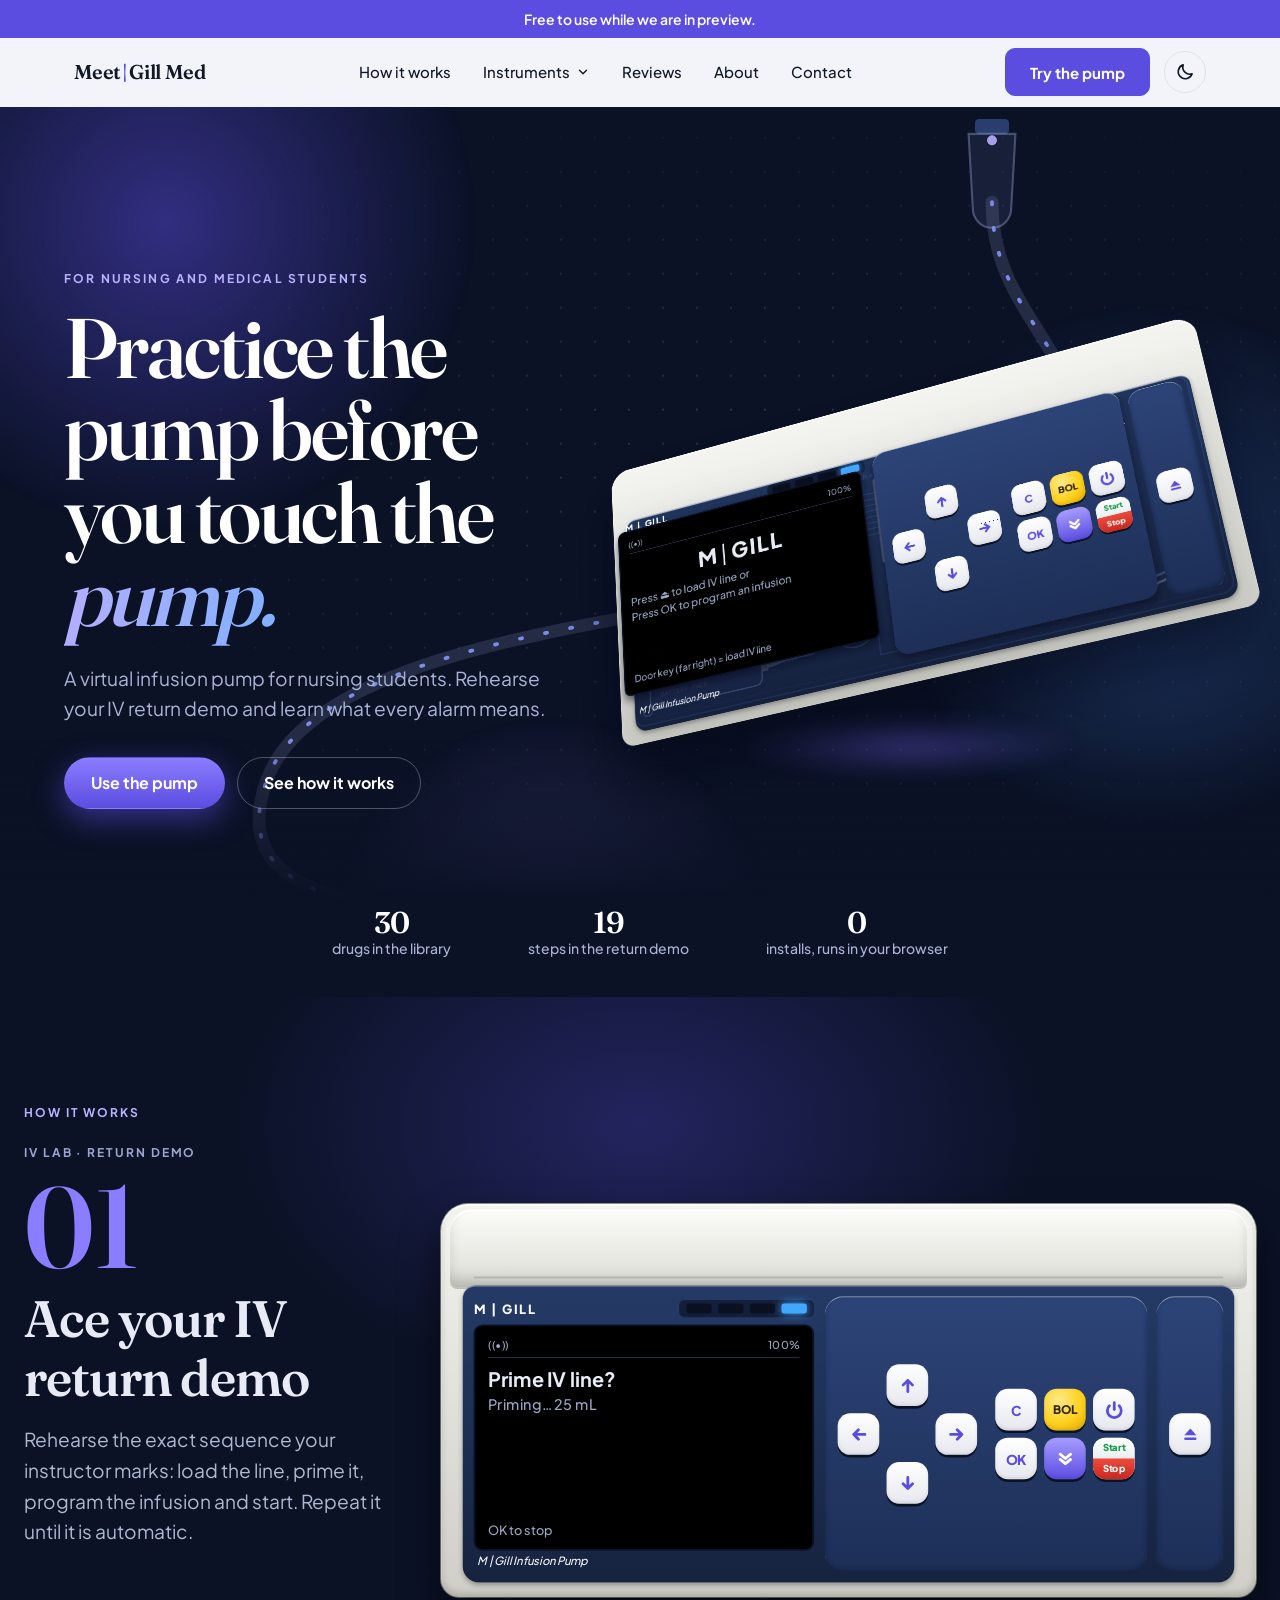
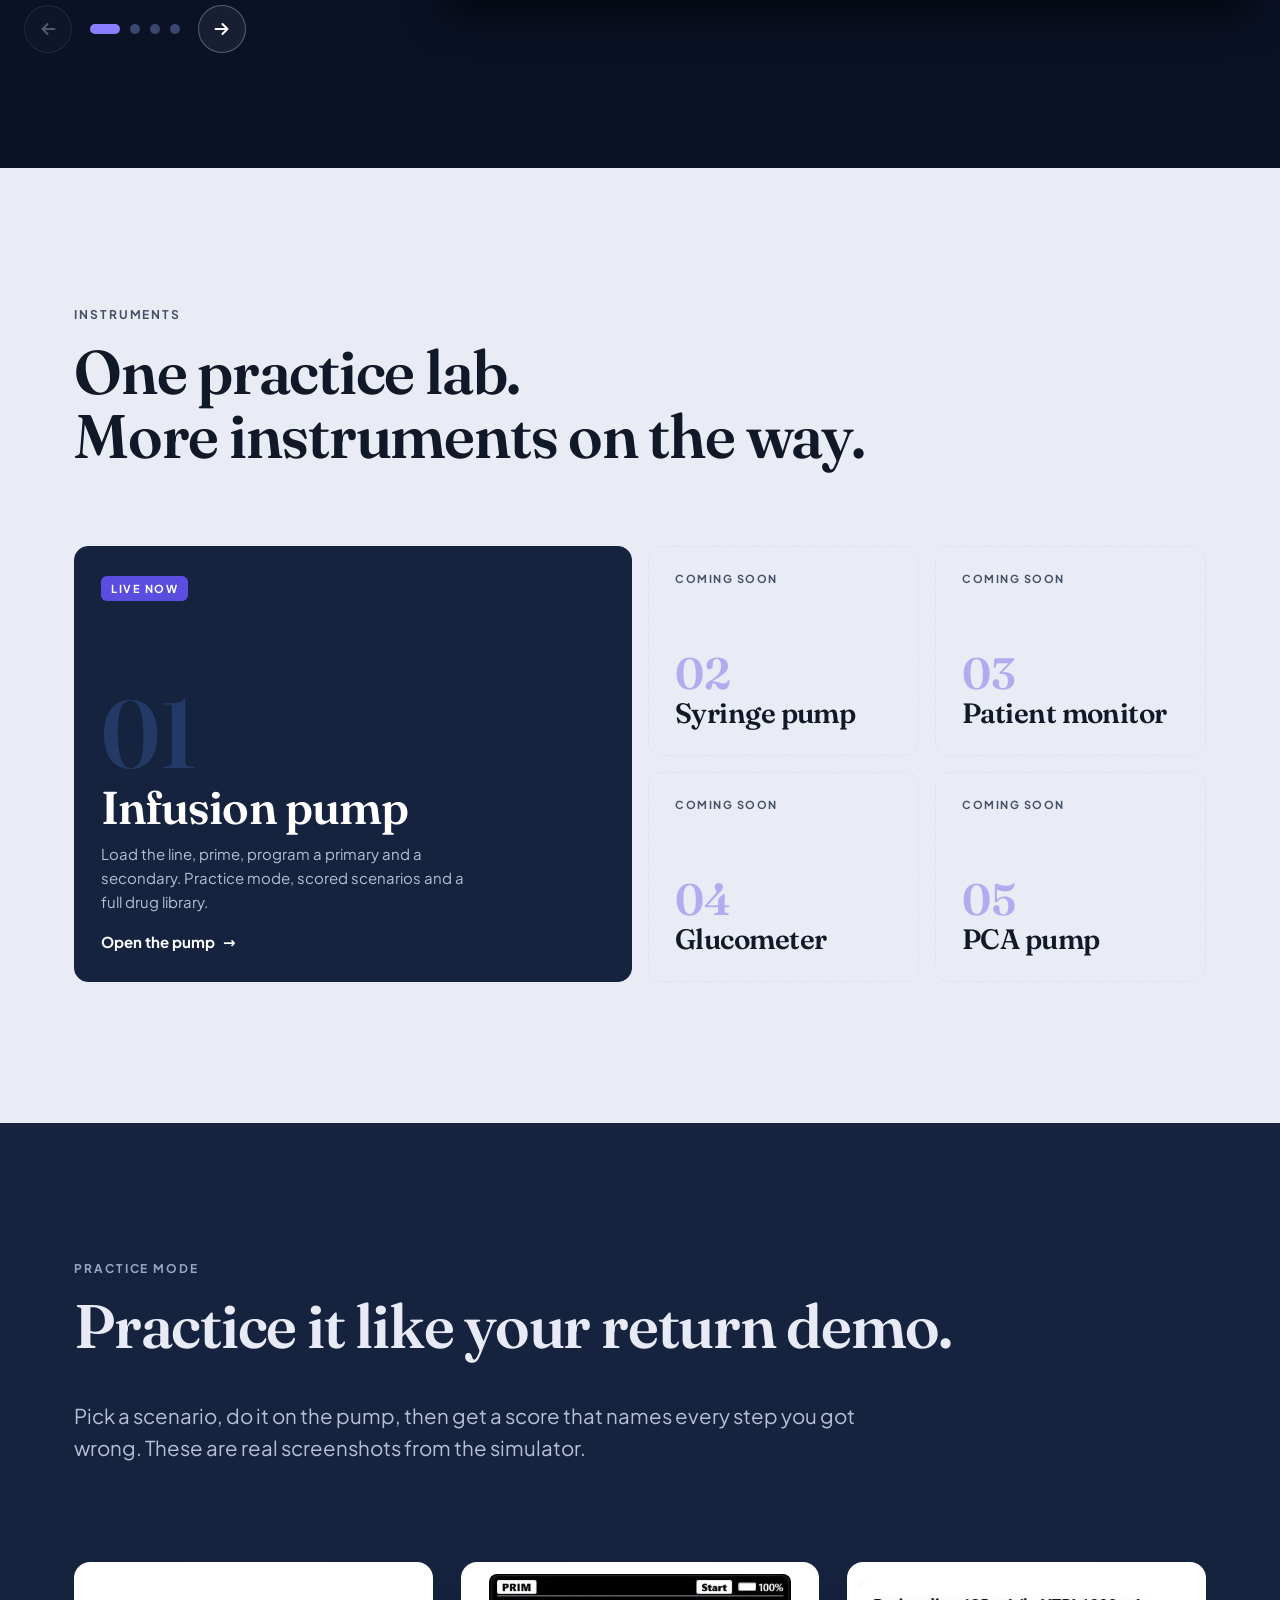
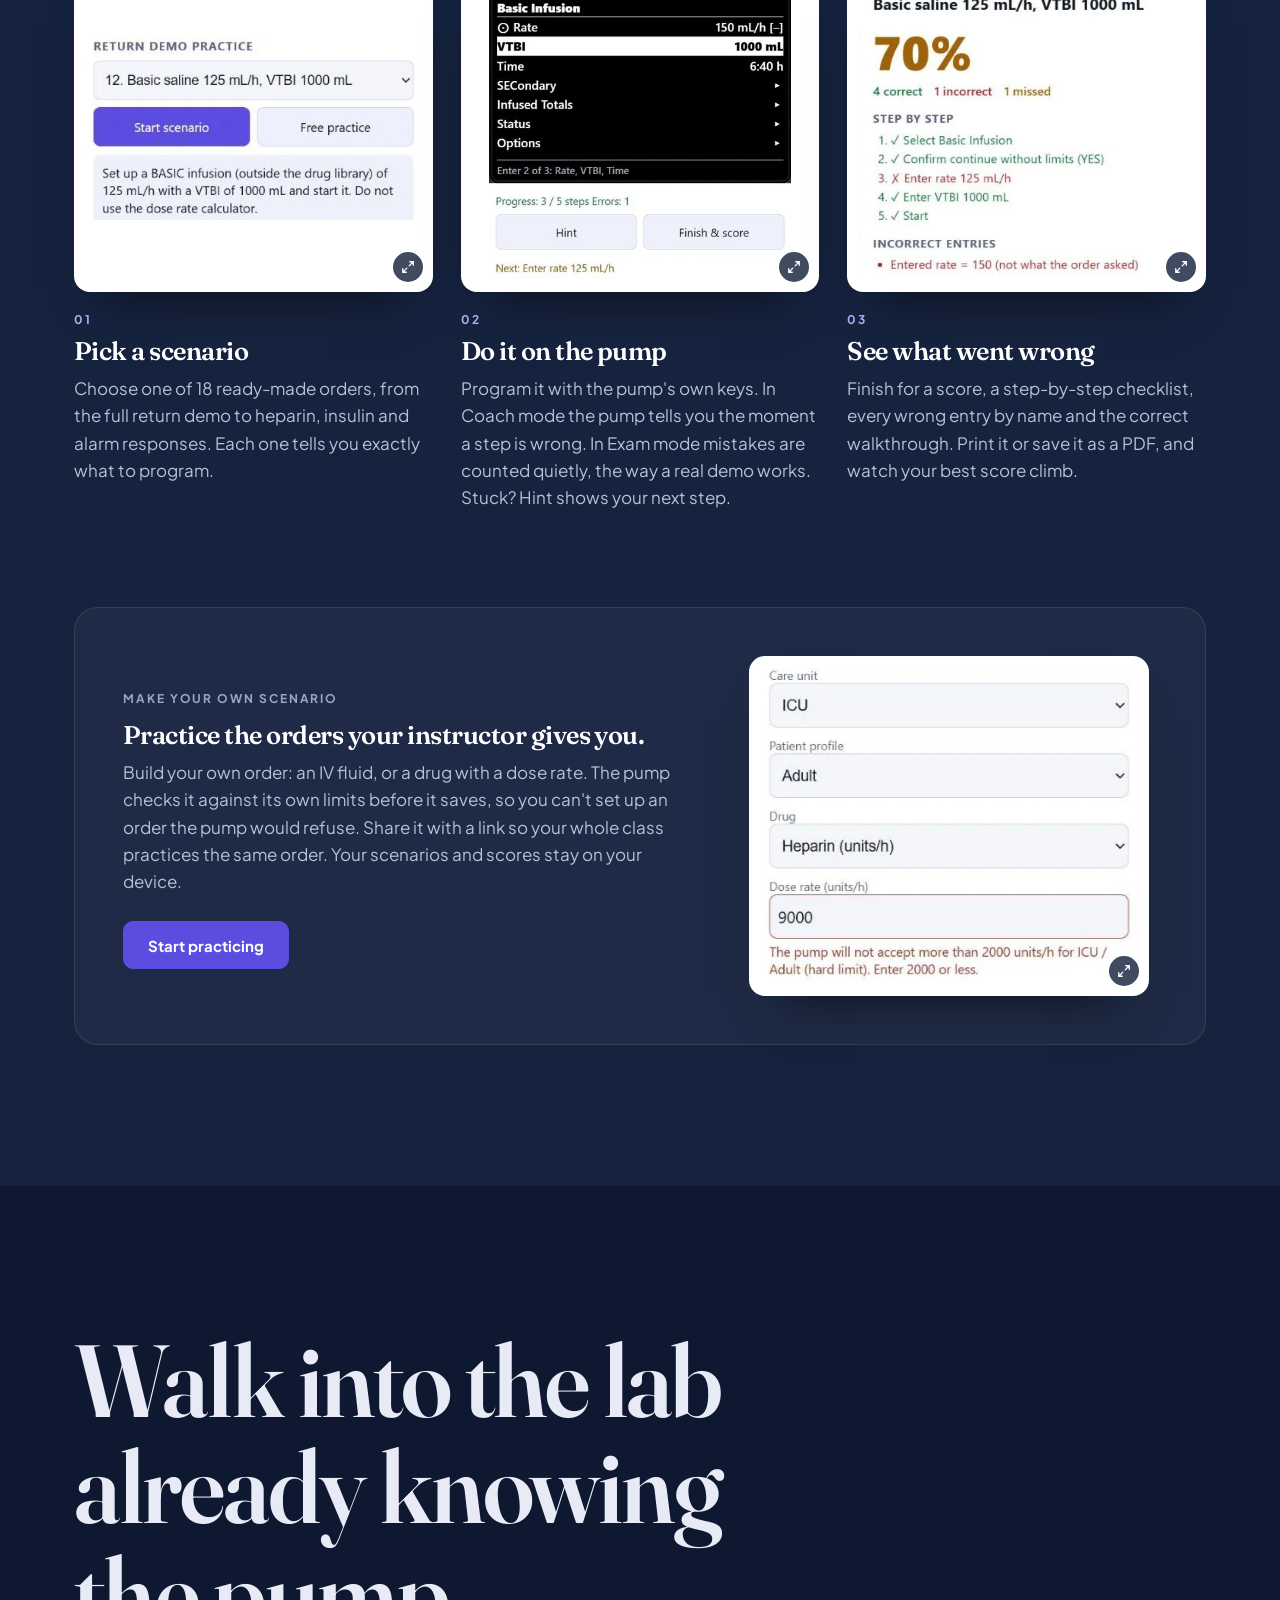
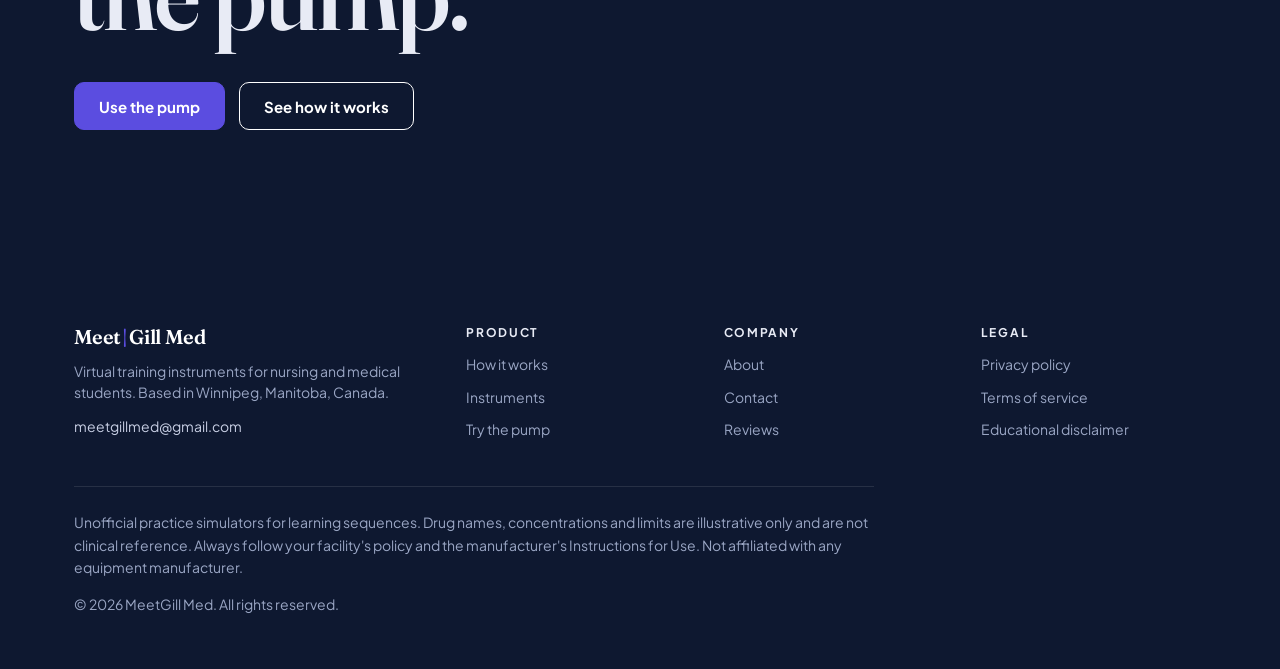
==== commit f6655189: "Pump: Coach/Exam mode, share links, score history, print report, first-time tour; hide sign-in pages" ====
--- a/index.html
+++ b/index.html
@@ -2,15 +2,15 @@
 <html lang="en">
 <head>
 <meta charset="utf-8">
-<script src="theme.js?v=36"></script>
+<script src="theme.js?v=37"></script>
 <meta name="viewport" content="width=device-width,initial-scale=1">
 <title>MeetGill Med - Virtual training instruments</title>
 <meta name="description" content="Virtual training instruments for nursing and medical students. Practice on a realistic infusion pump before you touch the real one.">
 <meta name="robots" content="noindex, nofollow">
 <link rel="icon" href="data:image/svg+xml,%3Csvg xmlns='http://www.w3.org/2000/svg' viewBox='0 0 32 32'%3E%3Crect width='32' height='32' rx='7' fill='%2316233F'/%3E%3Cpath d='M9 22V10l7 8 7-8v12' stroke='%23A79CFF' stroke-width='3' fill='none' stroke-linecap='round' stroke-linejoin='round'/%3E%3C/svg%3E">
 <link rel="preload" href="fonts/plus-jakarta-sans-latin.woff2" as="font" type="font/woff2" crossorigin>
-<link rel="stylesheet" href="styles.css?v=36">
-<link rel="stylesheet" href="hero-v2/hero.css?v=36">
+<link rel="stylesheet" href="styles.css?v=37">
+<link rel="stylesheet" href="hero-v2/hero.css?v=37">
 </head>
 <body>
 <a class="skip" href="#main">Skip to content</a>
@@ -20,15 +20,13 @@
     <a class="brand" href="index.html">Meet<i>|</i>Gill Med</a>
     <ul>
       <li><a href="index.html#how">How it works</a></li>
-      <li class="has-sub"><button class="sub-btn" type="button" aria-expanded="false" aria-controls="sub-inst">Instruments <svg viewBox="0 0 24 24" aria-hidden="true"><path d="M6 9l6 6 6-6"/></svg></button><div class="sub" id="sub-inst"><a class="sub-item" href="pump.html"><b>Infusion pump</b><span class="tag-live">Live now</span></a><span class="sub-item soon"><b>Syringe pump</b><span>Coming soon</span></span><span class="sub-item soon"><b>Patient monitor</b><span>Coming soon</span></span><span class="sub-item soon"><b>Glucometer</b><span>Coming soon</span></span><span class="sub-item soon"><b>PCA pump</b><span>Coming soon</span></span><a class="sub-all" href="index.html#instruments">See all instruments</a></div></li>
+      <li class="has-sub"><button class="sub-btn" type="button" aria-expanded="false" aria-controls="sub-inst">Instruments <svg viewBox="0 0 24 24" aria-hidden="true"><path d="M6 9l6 6 6-6"/></svg></button><div class="sub" id="sub-inst"><a class="sub-item" href="pump.html"><b>Infusion pump</b><span class="tag-live">Live now</span></a><a class="sub-all" href="index.html#instruments">See all instruments</a></div></li>
       <li><a href="review.html">Reviews</a></li>
       <li><a href="about.html">About</a></li>
       <li><a href="contact.html">Contact</a></li>
-      <li class="only-mobile"><a href="signin.html">Sign in</a></li>
       <li class="only-mobile"><a href="pump.html">Try the pump</a></li>
     </ul>
     <div class="nav-cta">
-      <a class="nav-link" href="signin.html">Sign in</a>
       <a class="btn solid" href="pump.html">Try the pump</a>
       <button class="menu-btn" aria-label="Menu" aria-expanded="false"><span></span><span></span><span></span></button>
     </div>
@@ -100,7 +98,7 @@
         <span class="over">Alarms</span>
         <span class="n" aria-hidden="true">03</span>
         <h3>Know what to do when it alarms</h3>
-        <p>Occlusion, open door, end of infusion, low battery. Practise the response here, where a mistake costs nothing.</p>
+        <p>Occlusion, open door, end of infusion, low battery. Practice the response here, where a mistake costs nothing.</p>
         <div class="lcd-inline">Upstream occlusion<br>Check roller clamp, bag and drip chamber.</div>
       </article>
       <article class="step">
@@ -149,7 +147,7 @@
   <div class="wrap">
     <div class="sec-head">
       <span class="over rv">Practice mode</span>
-      <h2 class="rv" style="--d:1" id="pm-title">Practise it like your return demo.</h2>
+      <h2 class="rv" style="--d:1" id="pm-title">Practice it like your return demo.</h2>
       <p class="lead rv" style="--d:2">Pick a scenario, do it on the pump, then get a score that names every step you got wrong. These are real screenshots from the simulator.</p>
     </div>
     <ol class="pm-steps">
@@ -163,21 +161,21 @@
         <figure class="pm-shot"><button class="pm-zoom" type="button"><span class="vh">Enlarge screenshot: </span><img src="img/practice/work.webp" width="494" height="500" loading="lazy" decoding="async" alt="The pump screen showing a rate of 150 mL/h entered by mistake. Below it the panel reads 'Progress: 3 / 5 steps, Errors: 1' and the hint says 'Next: Enter rate 125 mL/h'."></button></figure>
         <span class="pm-n" aria-hidden="true">02</span>
         <h3>Do it on the pump</h3>
-        <p>Program it with the pump's own keys. Wrong entries are counted quietly, the way a real demo works. Stuck? Hint shows your next step.</p>
+        <p>Program it with the pump's own keys. In Coach mode the pump tells you the moment a step is wrong. In Exam mode mistakes are counted quietly, the way a real demo works. Stuck? Hint shows your next step.</p>
       </li>
       <li class="pm-card rv" style="--d:2">
         <figure class="pm-shot"><button class="pm-zoom" type="button" data-full="img/practice/score.webp"><span class="vh">Enlarge screenshot: </span><img src="img/practice/score-card.webp" width="435" height="386" loading="lazy" decoding="async" alt="A score report of 70 percent: 4 correct, 1 incorrect, 1 missed. The step list marks 'Enter rate 125 mL/h' as wrong and lists 'Entered rate = 150 (not what the order asked)'. The full report also shows the correct walkthrough."></button></figure>
         <span class="pm-n" aria-hidden="true">03</span>
         <h3>See what went wrong</h3>
-        <p>Finish for a score, a step-by-step checklist, every wrong entry by name and the correct walkthrough to compare against.</p>
+        <p>Finish for a score, a step-by-step checklist, every wrong entry by name and the correct walkthrough. Print it or save it as a PDF, and watch your best score climb.</p>
       </li>
     </ol>
     <div class="pm-own rv">
       <div>
         <span class="over">Make your own scenario</span>
-        <h3>Practise the orders your instructor gives you.</h3>
-        <p>Build your own order: an IV fluid, or a drug with a dose rate. The pump checks it against its own limits before it saves, so you can't set up an order the pump would refuse. Your scenarios stay on your device.</p>
-        <div class="pm-ctas"><a class="btn solid" href="pump.html#practice">Start practising</a></div>
+        <h3>Practice the orders your instructor gives you.</h3>
+        <p>Build your own order: an IV fluid, or a drug with a dose rate. The pump checks it against its own limits before it saves, so you can't set up an order the pump would refuse. Share it with a link so your whole class practices the same order. Your scenarios and scores stay on your device.</p>
+        <div class="pm-ctas"><a class="btn solid" href="pump.html#practice">Start practicing</a></div>
       </div>
       <figure class="pm-shot pm-shot--own"><button class="pm-zoom" type="button"><span class="vh">Enlarge screenshot: </span><img src="img/practice/builder.webp" width="440" height="370" loading="lazy" decoding="async" alt="The scenario builder with ICU, Adult and Heparin selected and a dose of 9000 units/h. Under the field it says: The pump will not accept more than 2000 units/h for ICU / Adult (hard limit). Enter 2000 or less."></button></figure>
     </div>
@@ -238,8 +236,9 @@
 
 
 
+
 <div class="toast" role="status" aria-live="polite"></div>
-<script src="app.js?v=36"></script>
-<script src="hero-v2/hero.js?v=36"></script>
+<script src="app.js?v=37"></script>
+<script src="hero-v2/hero.js?v=37"></script>
 </body>
 </html>
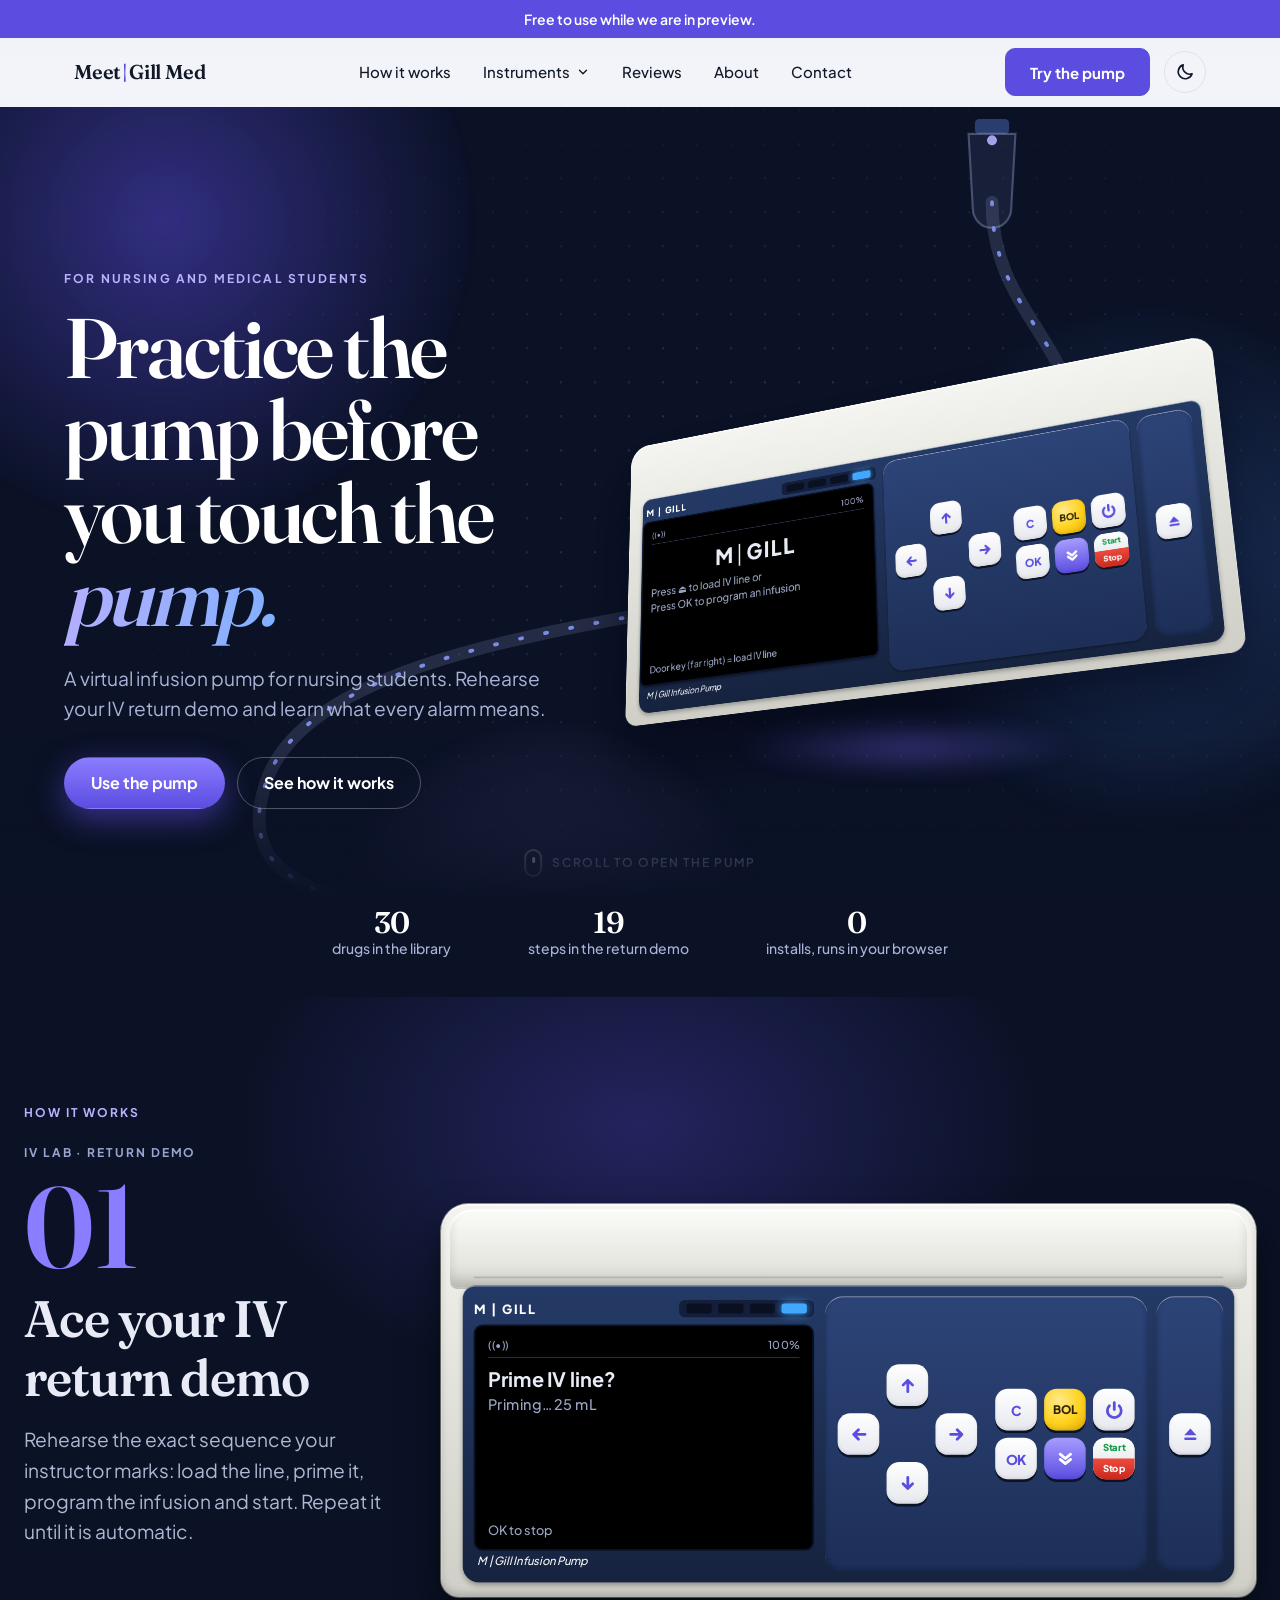
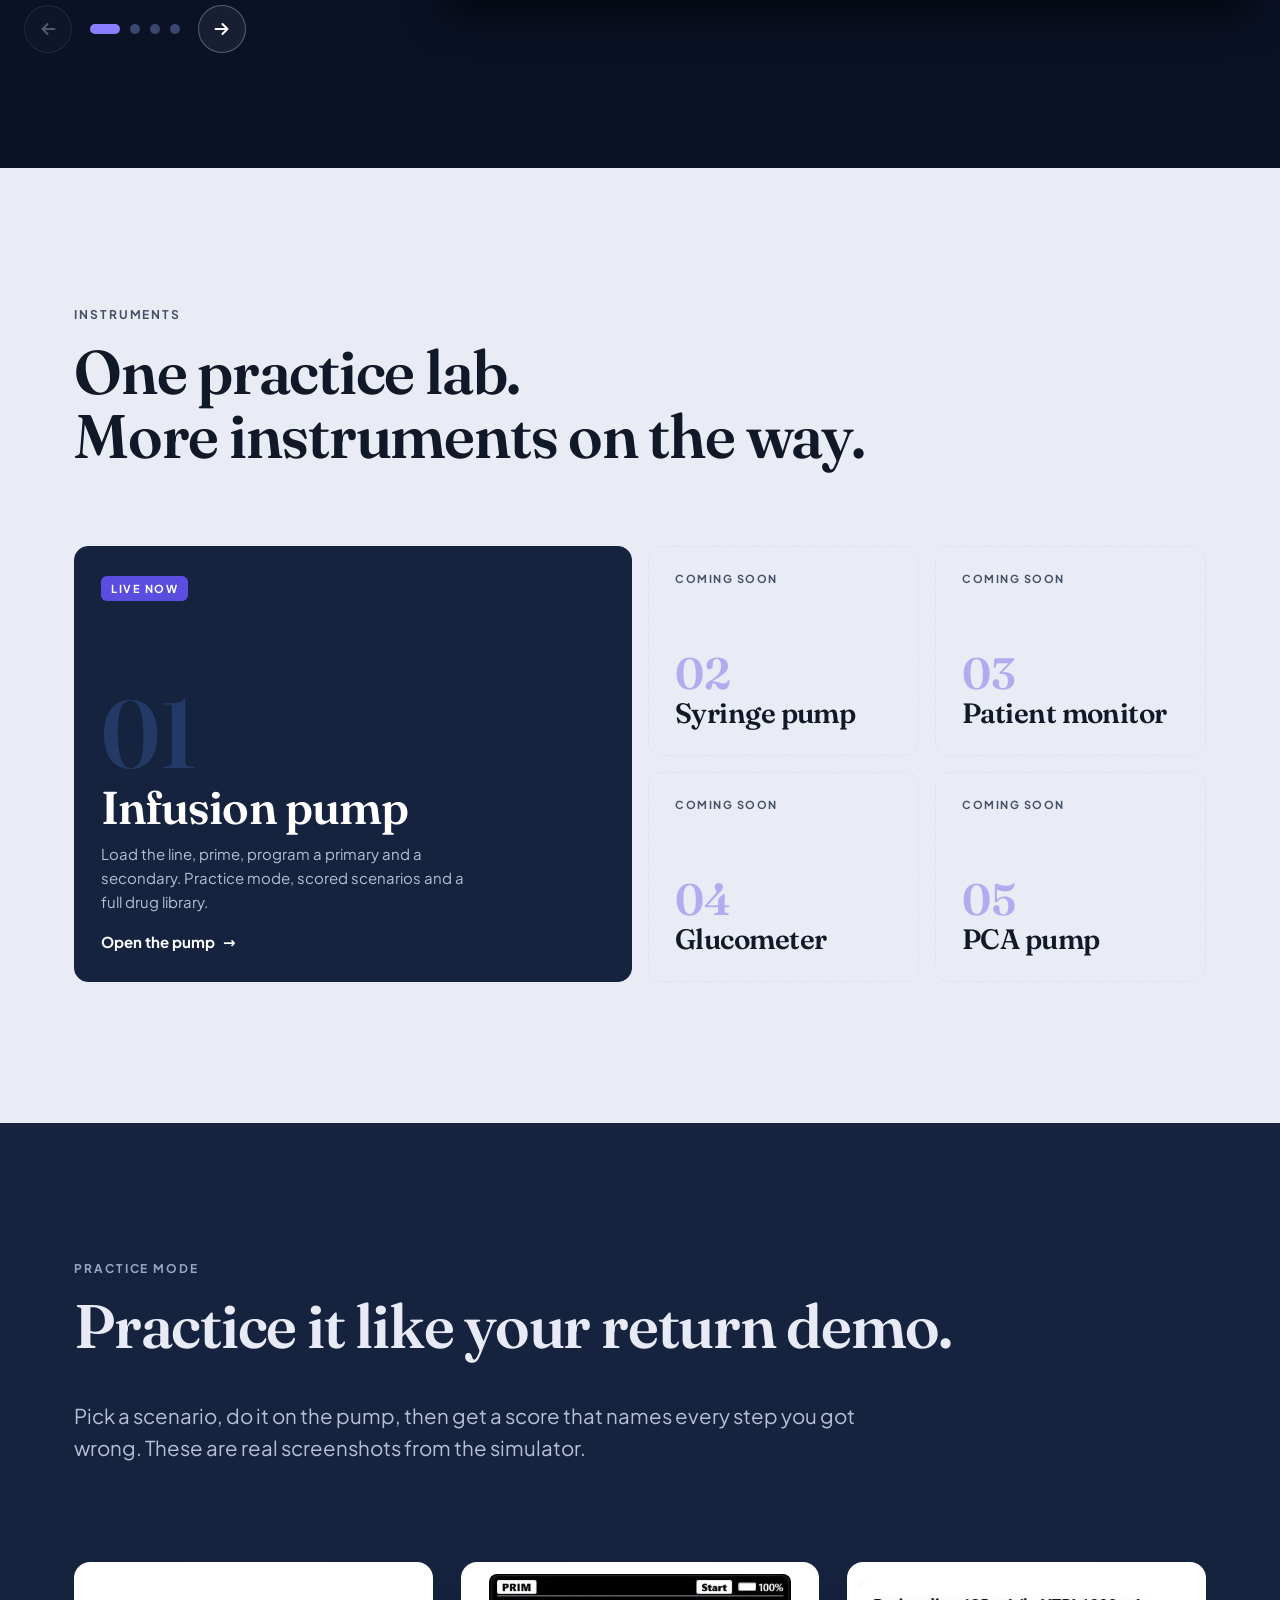
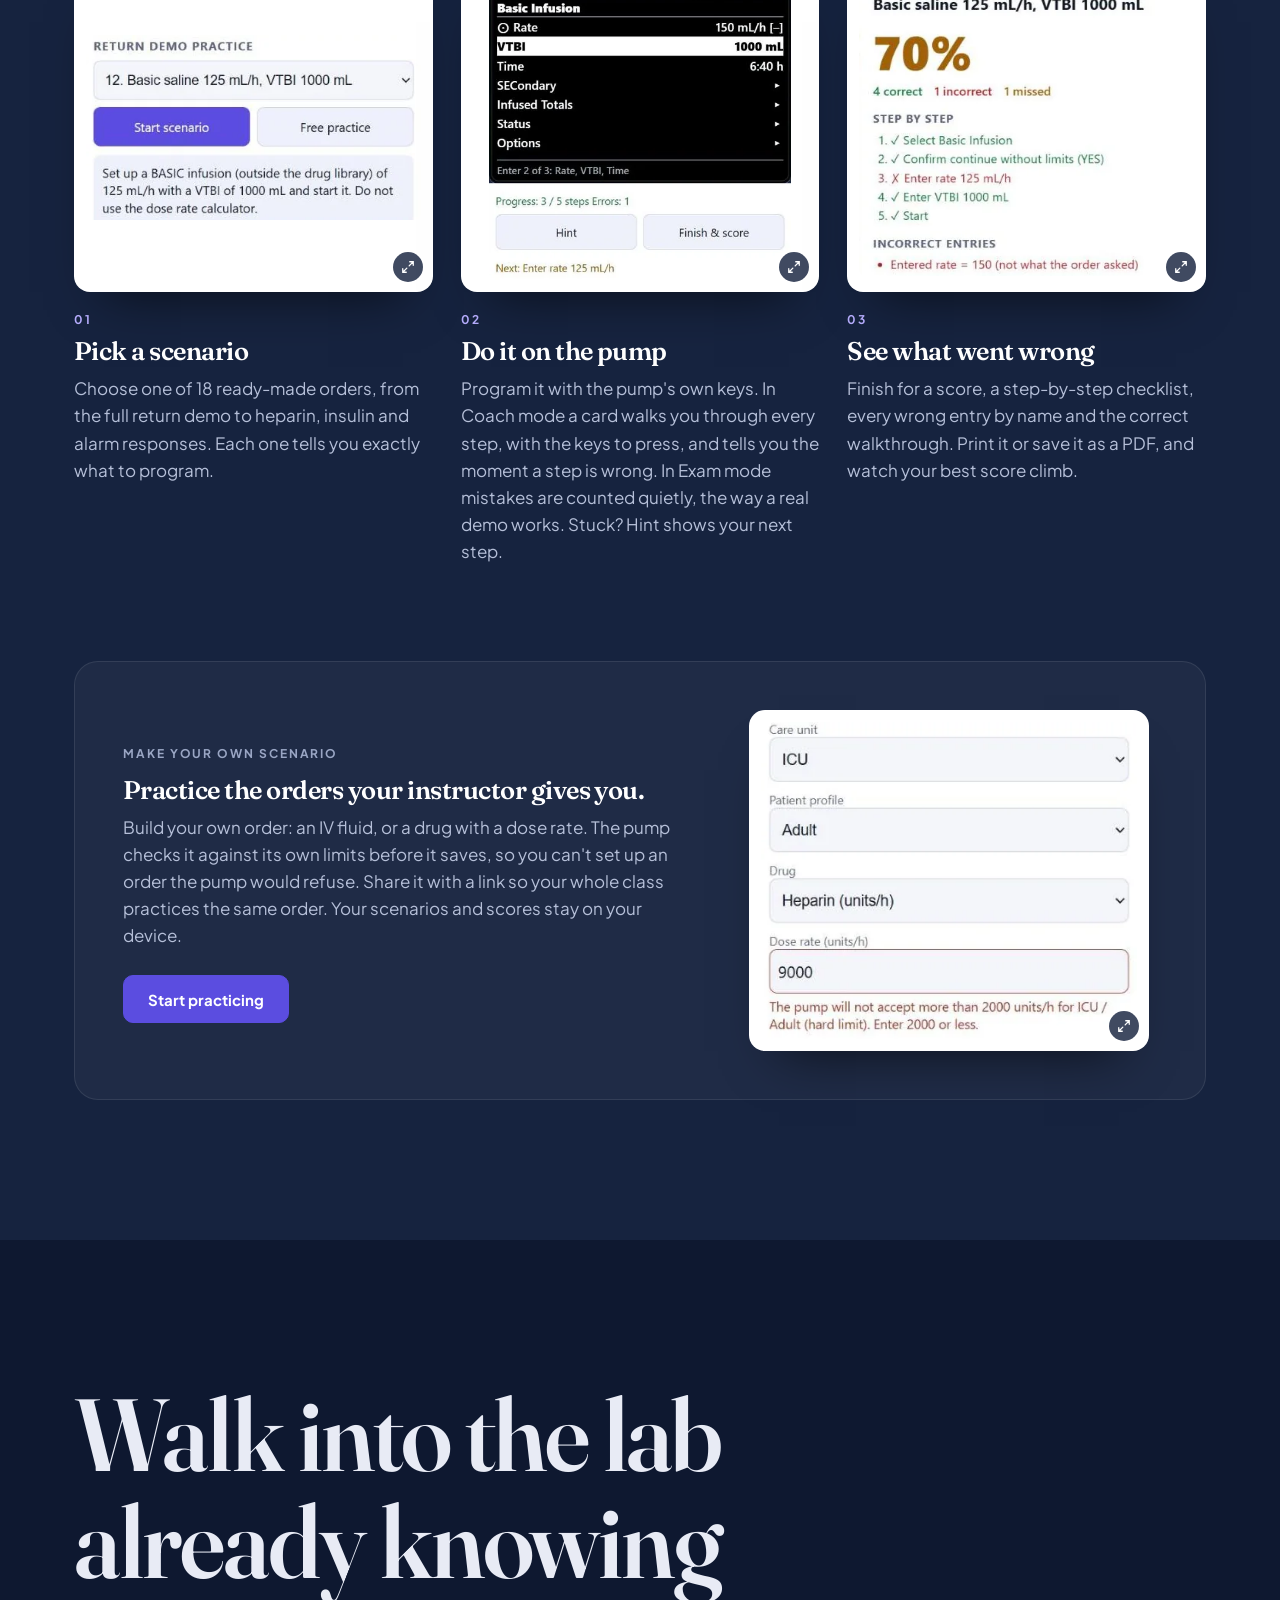
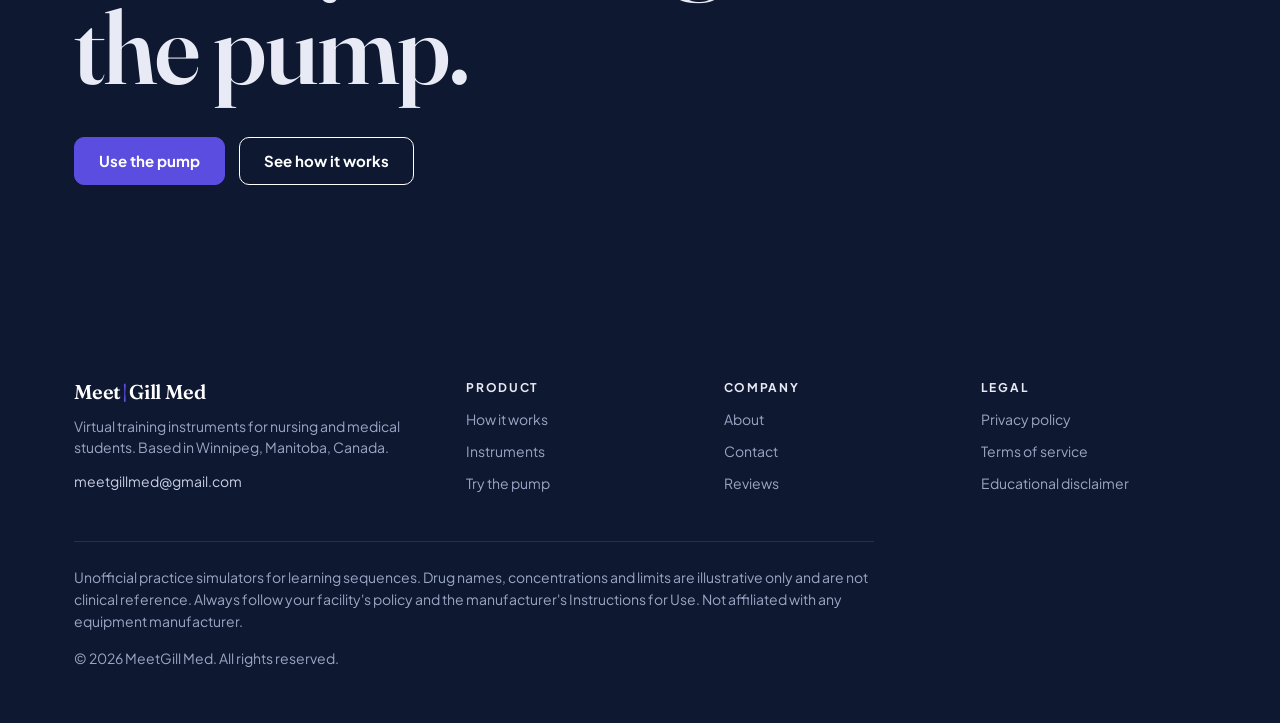
==== commit 95ac8acb: "Coach mode: always show the next step with key-by-key tips; card sits under the pump on phones Co-Au" ====
--- a/index.html
+++ b/index.html
@@ -161,7 +161,7 @@
         <figure class="pm-shot"><button class="pm-zoom" type="button"><span class="vh">Enlarge screenshot: </span><img src="img/practice/work.webp" width="494" height="500" loading="lazy" decoding="async" alt="The pump screen showing a rate of 150 mL/h entered by mistake. Below it the panel reads 'Progress: 3 / 5 steps, Errors: 1' and the hint says 'Next: Enter rate 125 mL/h'."></button></figure>
         <span class="pm-n" aria-hidden="true">02</span>
         <h3>Do it on the pump</h3>
-        <p>Program it with the pump's own keys. In Coach mode the pump tells you the moment a step is wrong. In Exam mode mistakes are counted quietly, the way a real demo works. Stuck? Hint shows your next step.</p>
+        <p>Program it with the pump's own keys. In Coach mode a card walks you through every step, with the keys to press, and tells you the moment a step is wrong. In Exam mode mistakes are counted quietly, the way a real demo works. Stuck? Hint shows your next step.</p>
       </li>
       <li class="pm-card rv" style="--d:2">
         <figure class="pm-shot"><button class="pm-zoom" type="button" data-full="img/practice/score.webp"><span class="vh">Enlarge screenshot: </span><img src="img/practice/score-card.webp" width="435" height="386" loading="lazy" decoding="async" alt="A score report of 70 percent: 4 correct, 1 incorrect, 1 missed. The step list marks 'Enter rate 125 mL/h' as wrong and lists 'Entered rate = 150 (not what the order asked)'. The full report also shows the correct walkthrough."></button></figure>
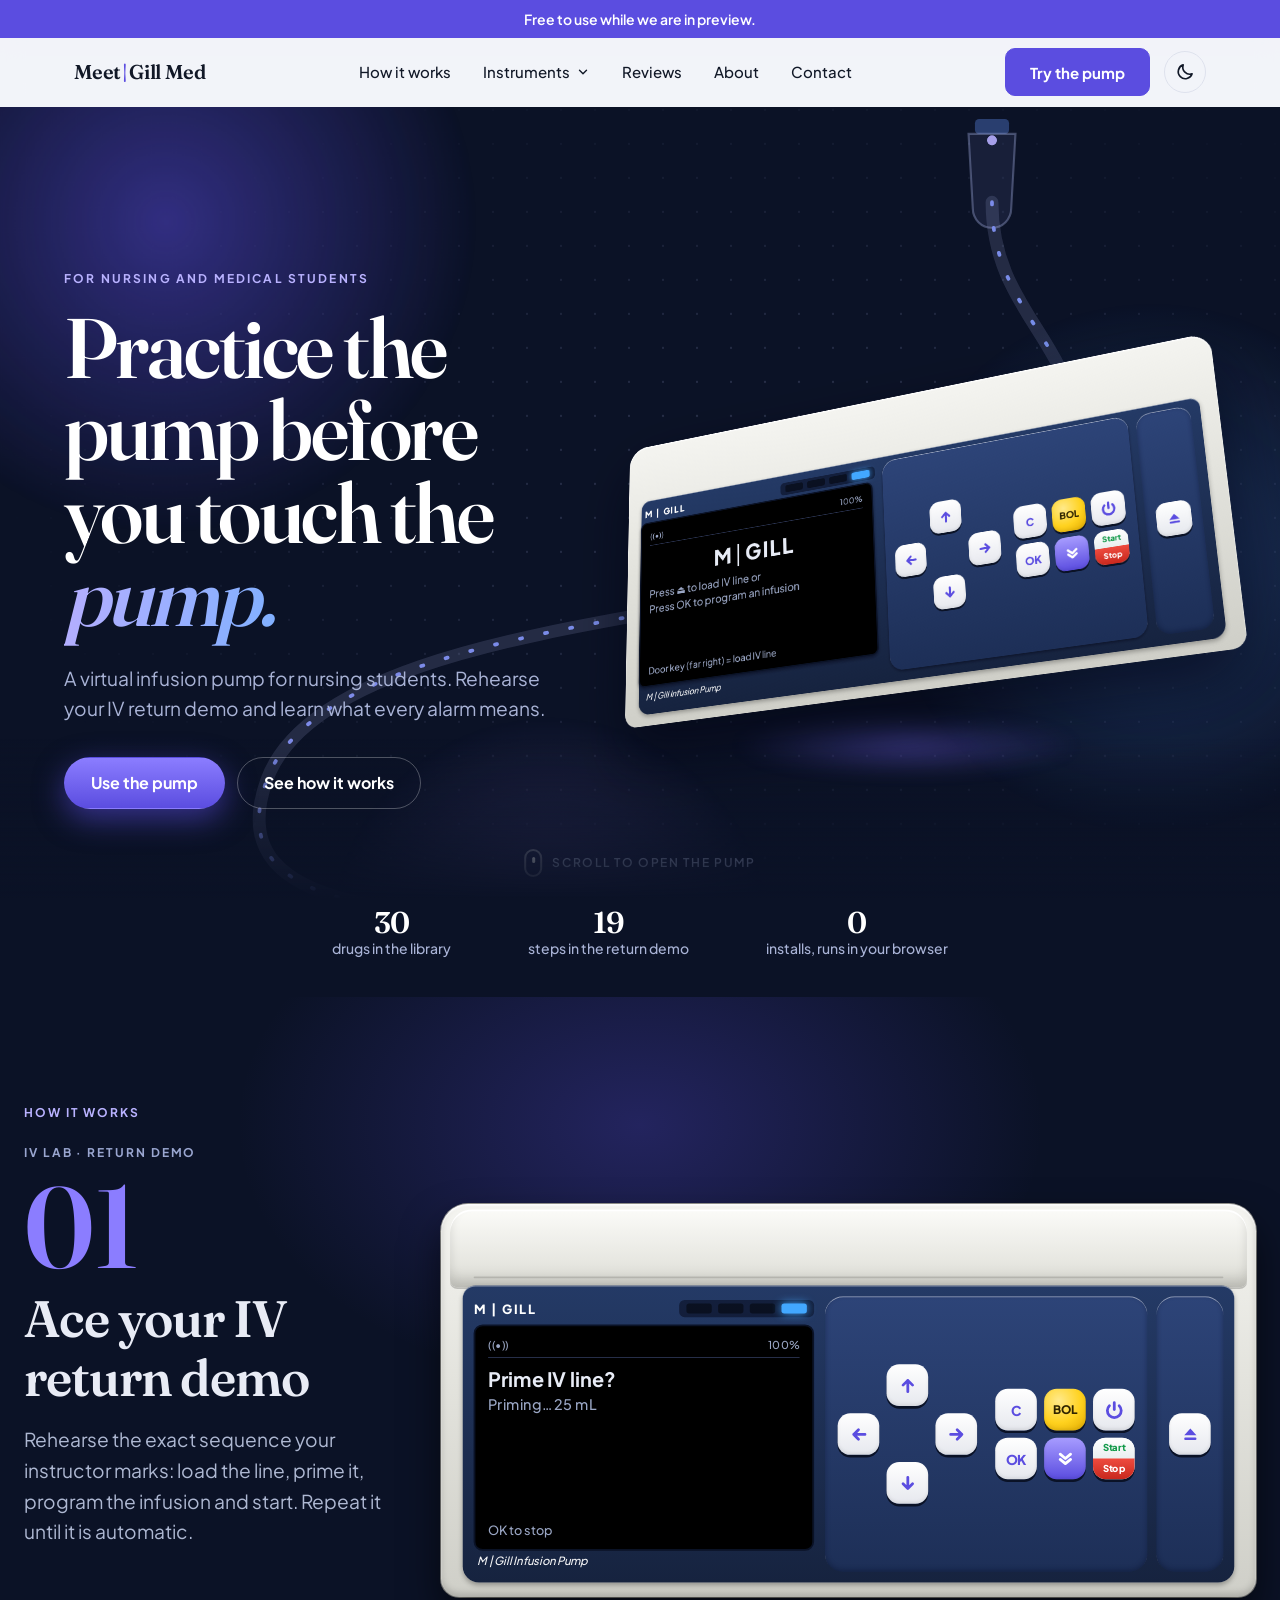
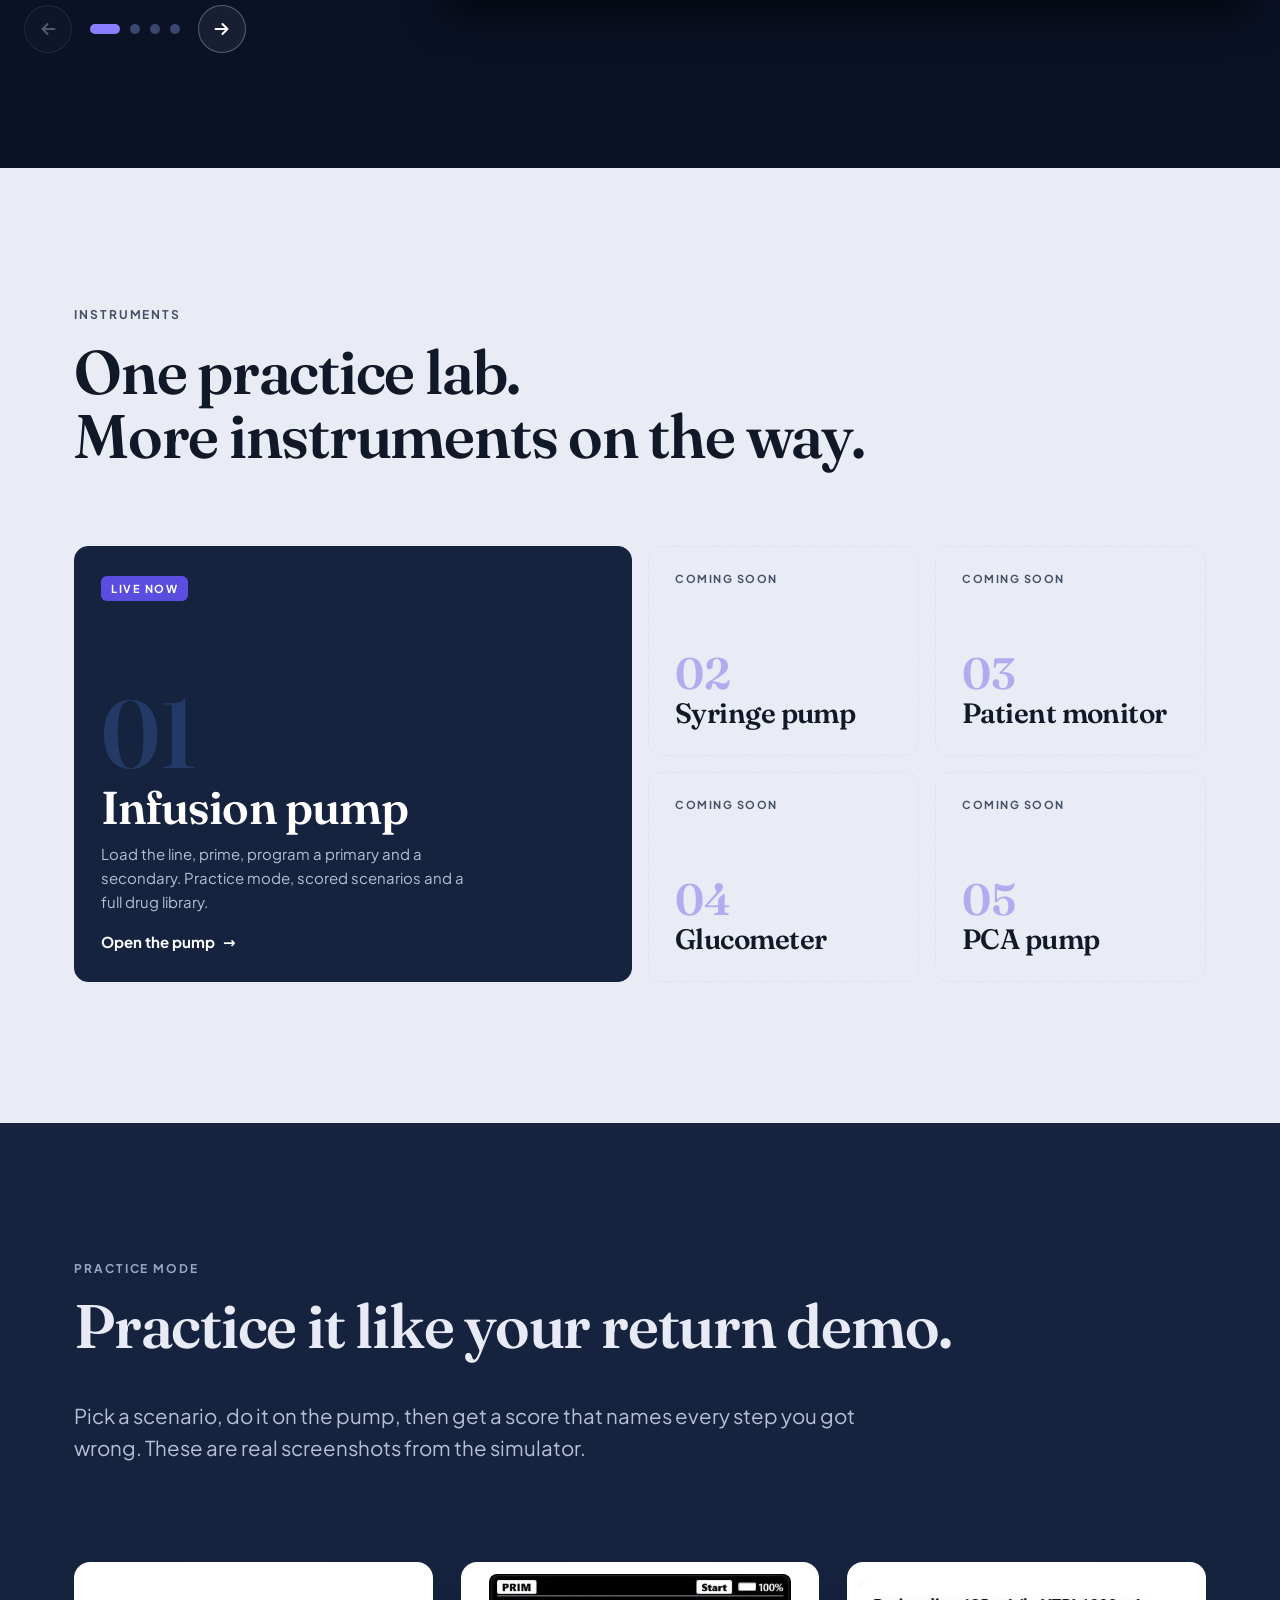
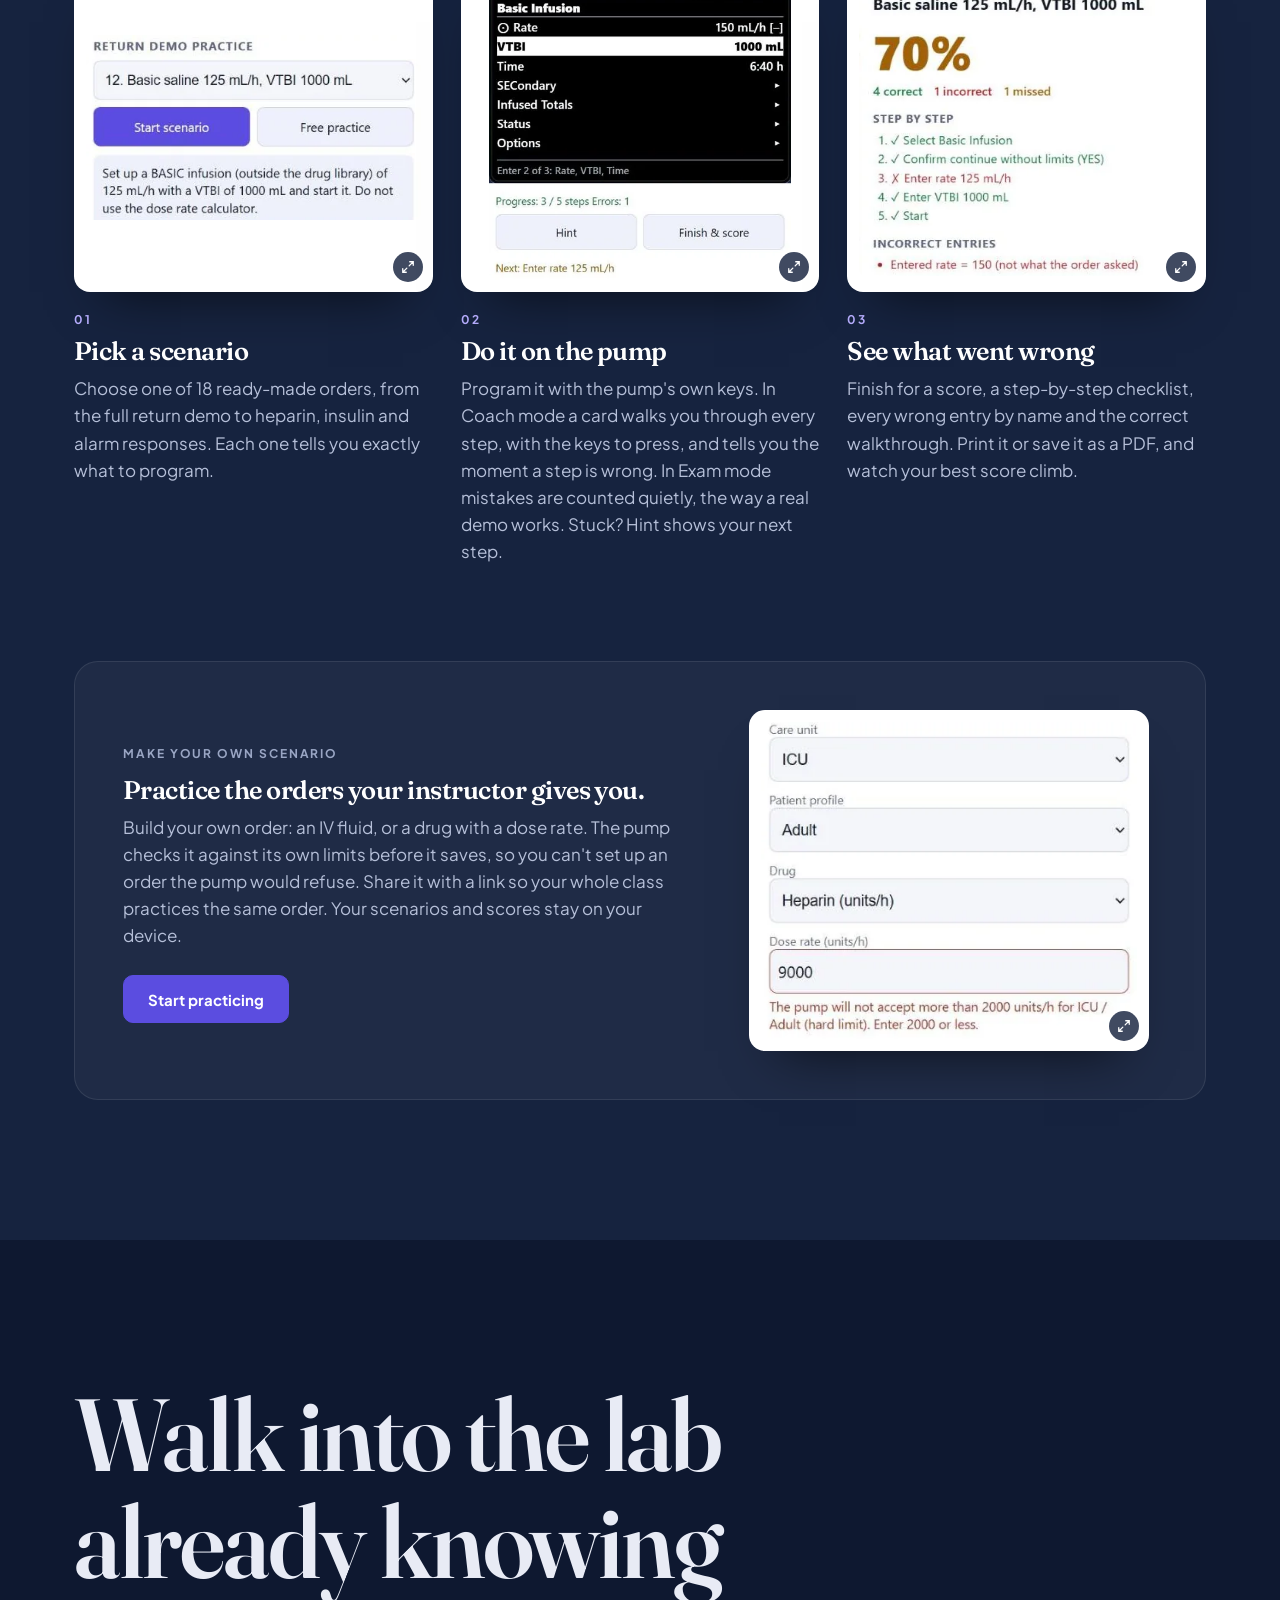
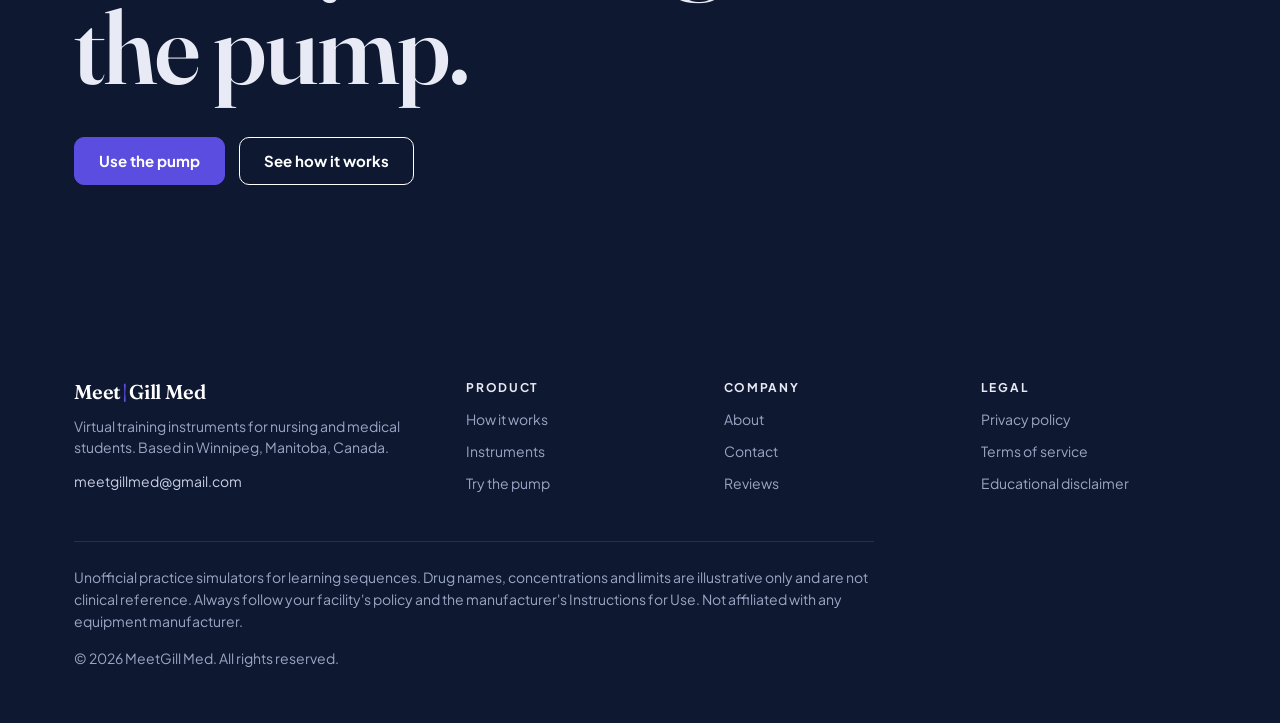
==== commit d1d37b5f: "Bump asset version to 38 so browsers load the new pump Co-Authored-By: Claude Opus 5.5 <noreply@anth" ====
--- a/index.html
+++ b/index.html
@@ -2,15 +2,15 @@
 <html lang="en">
 <head>
 <meta charset="utf-8">
-<script src="theme.js?v=37"></script>
+<script src="theme.js?v=38"></script>
 <meta name="viewport" content="width=device-width,initial-scale=1">
 <title>MeetGill Med - Virtual training instruments</title>
 <meta name="description" content="Virtual training instruments for nursing and medical students. Practice on a realistic infusion pump before you touch the real one.">
 <meta name="robots" content="noindex, nofollow">
 <link rel="icon" href="data:image/svg+xml,%3Csvg xmlns='http://www.w3.org/2000/svg' viewBox='0 0 32 32'%3E%3Crect width='32' height='32' rx='7' fill='%2316233F'/%3E%3Cpath d='M9 22V10l7 8 7-8v12' stroke='%23A79CFF' stroke-width='3' fill='none' stroke-linecap='round' stroke-linejoin='round'/%3E%3C/svg%3E">
 <link rel="preload" href="fonts/plus-jakarta-sans-latin.woff2" as="font" type="font/woff2" crossorigin>
-<link rel="stylesheet" href="styles.css?v=37">
-<link rel="stylesheet" href="hero-v2/hero.css?v=37">
+<link rel="stylesheet" href="styles.css?v=38">
+<link rel="stylesheet" href="hero-v2/hero.css?v=38">
 </head>
 <body>
 <a class="skip" href="#main">Skip to content</a>
@@ -237,8 +237,9 @@
 
 
 
+
 <div class="toast" role="status" aria-live="polite"></div>
-<script src="app.js?v=37"></script>
-<script src="hero-v2/hero.js?v=37"></script>
+<script src="app.js?v=38"></script>
+<script src="hero-v2/hero.js?v=38"></script>
 </body>
 </html>
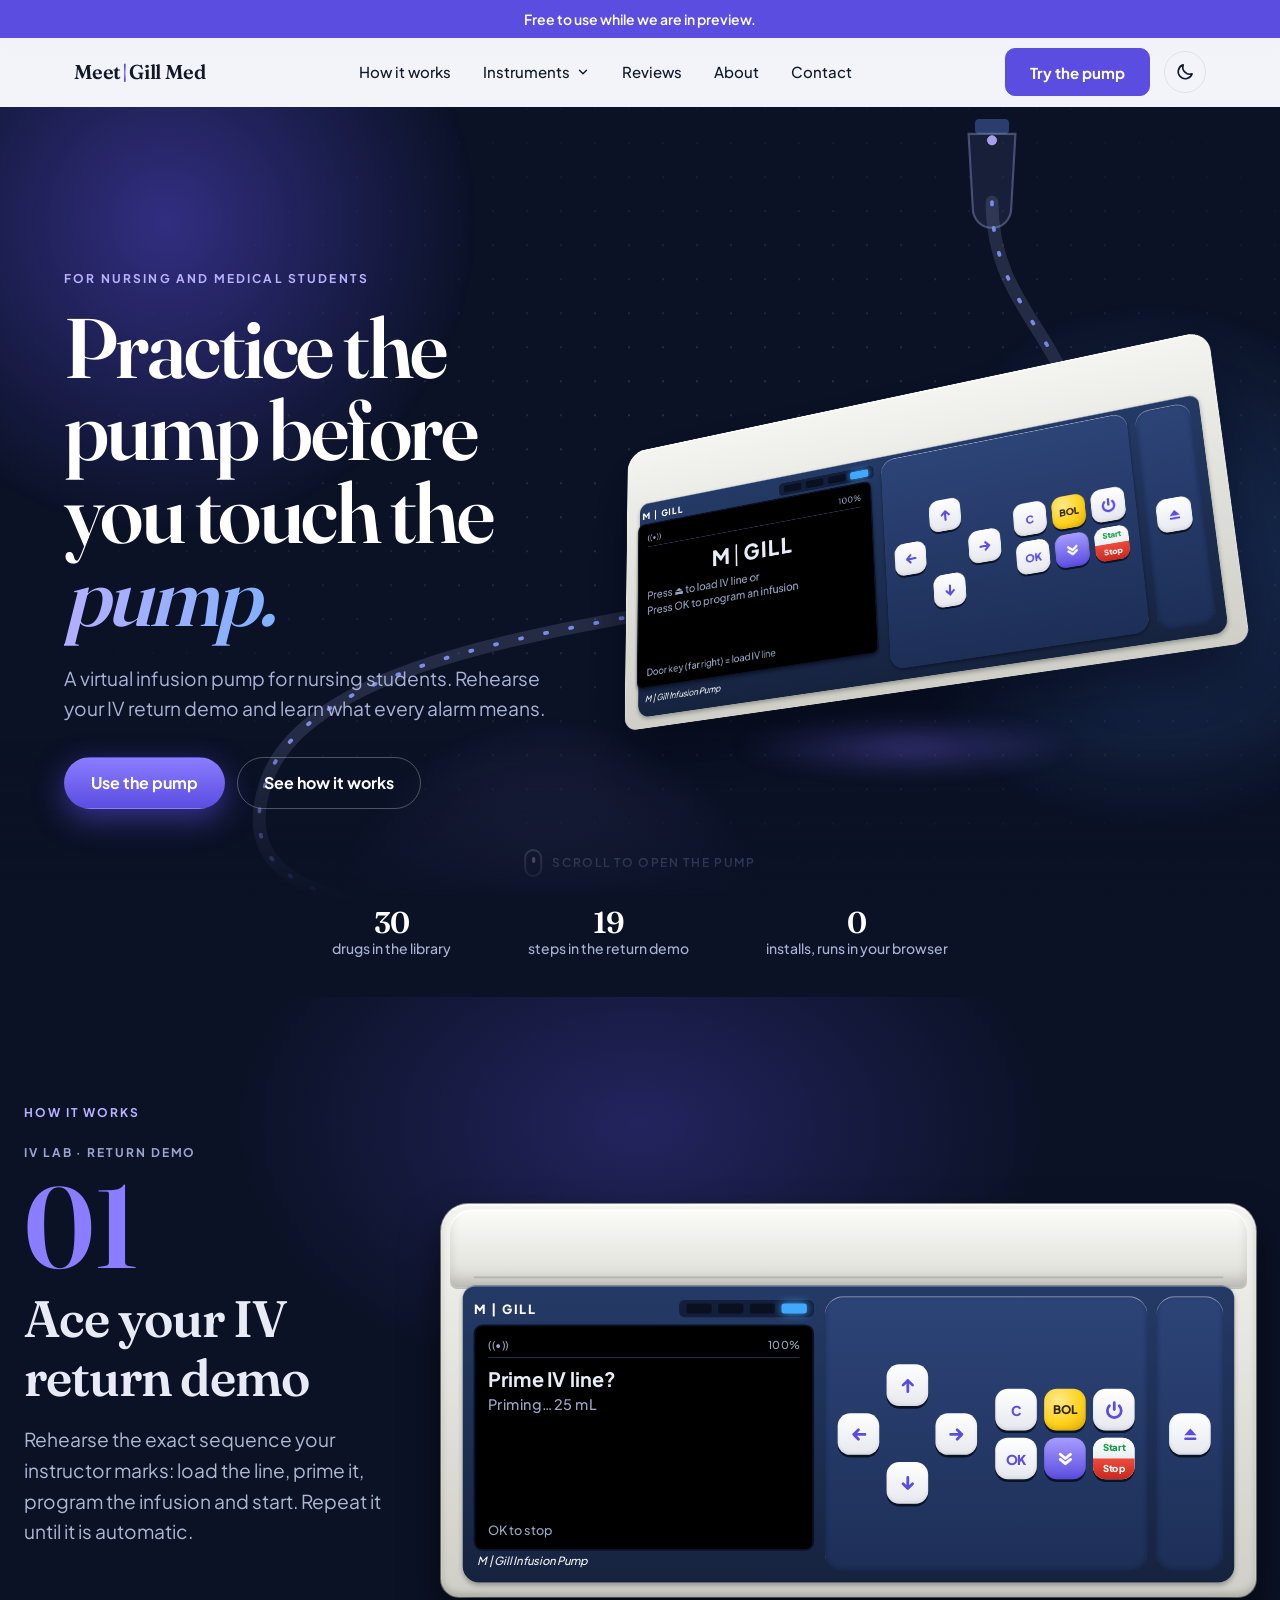
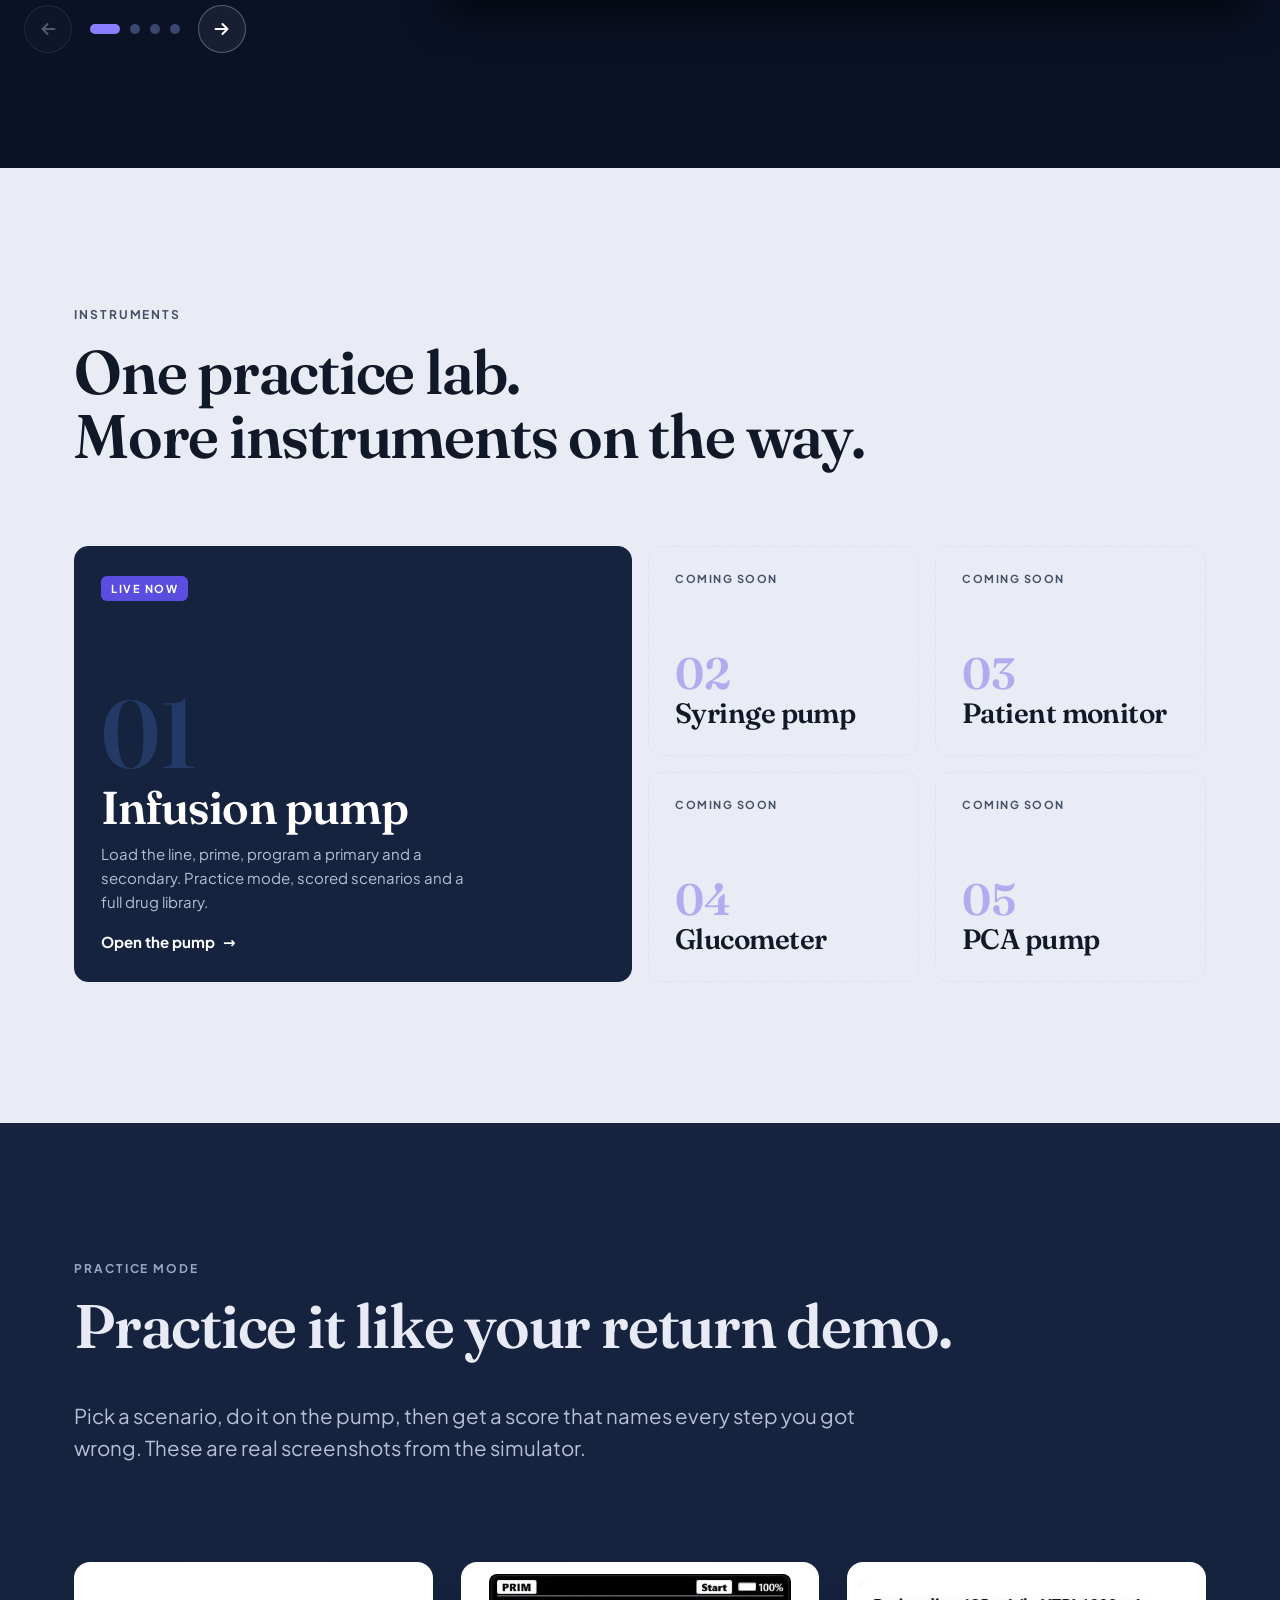
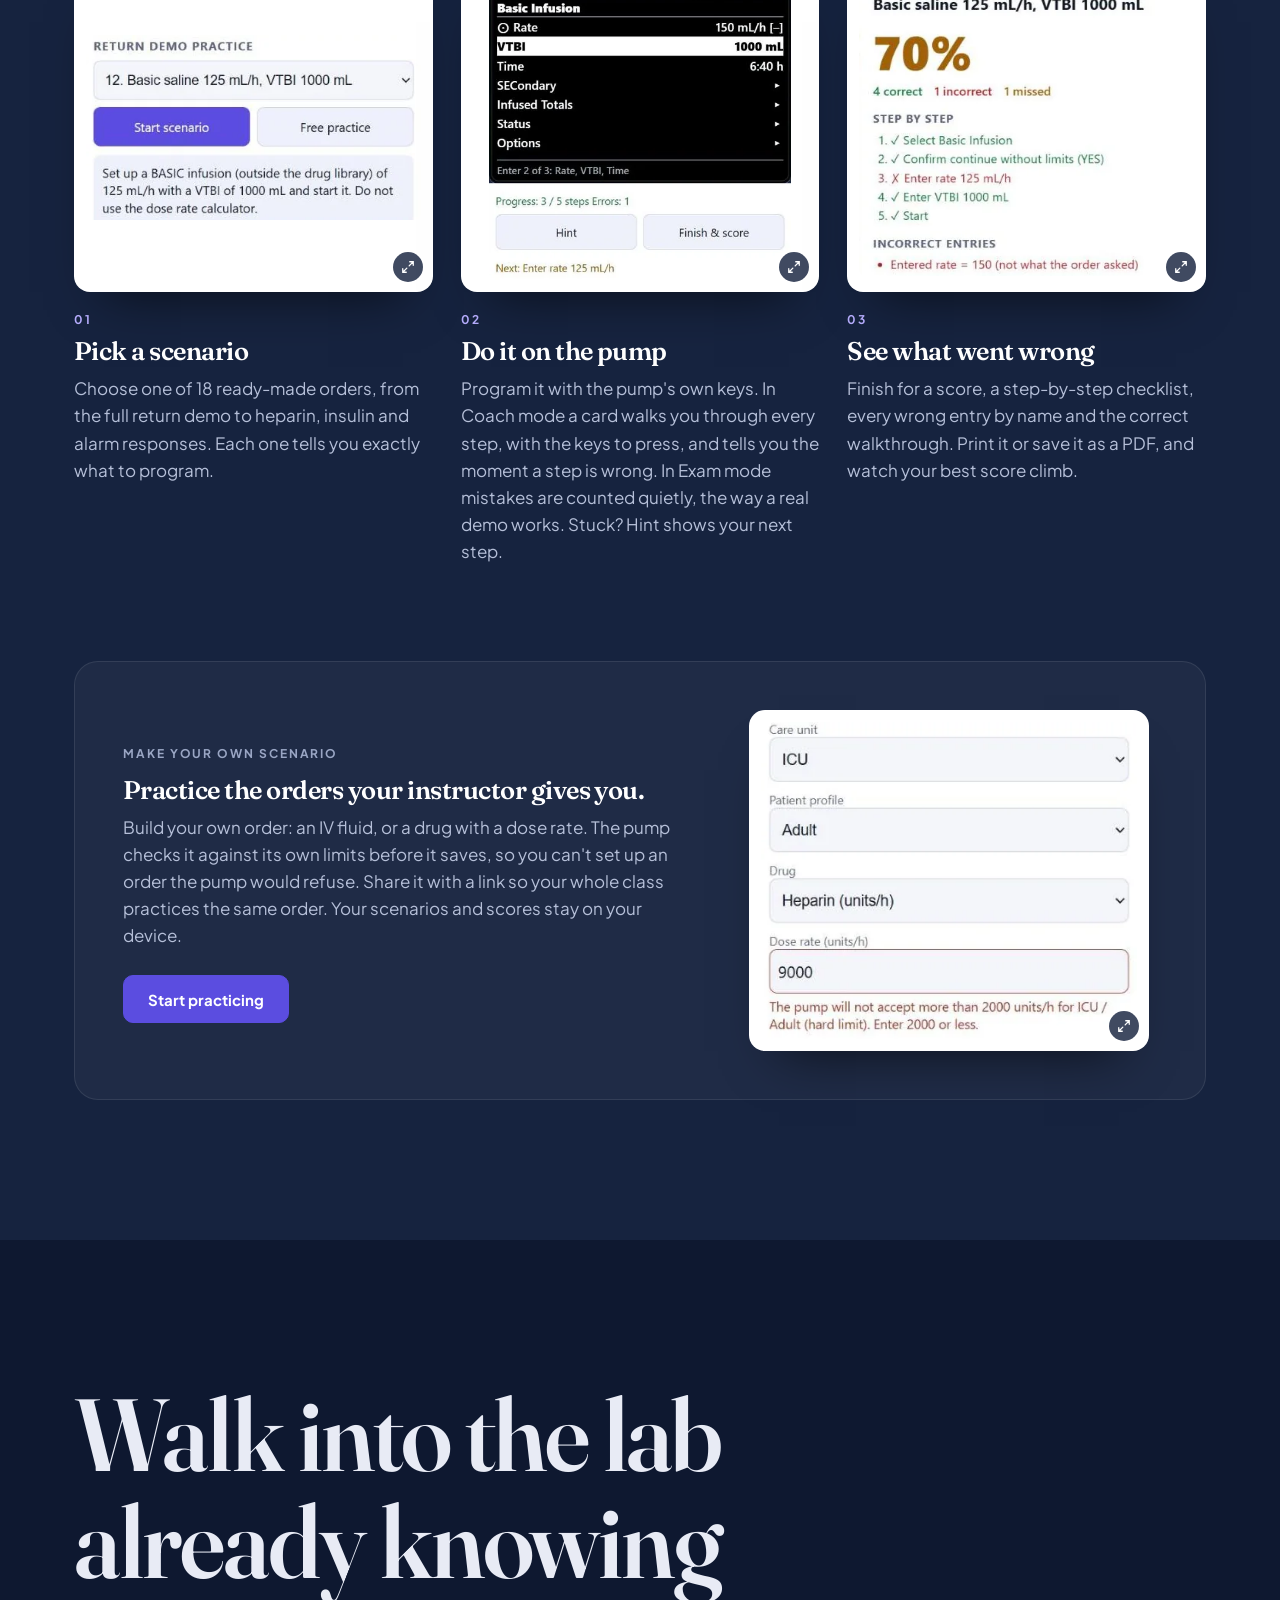
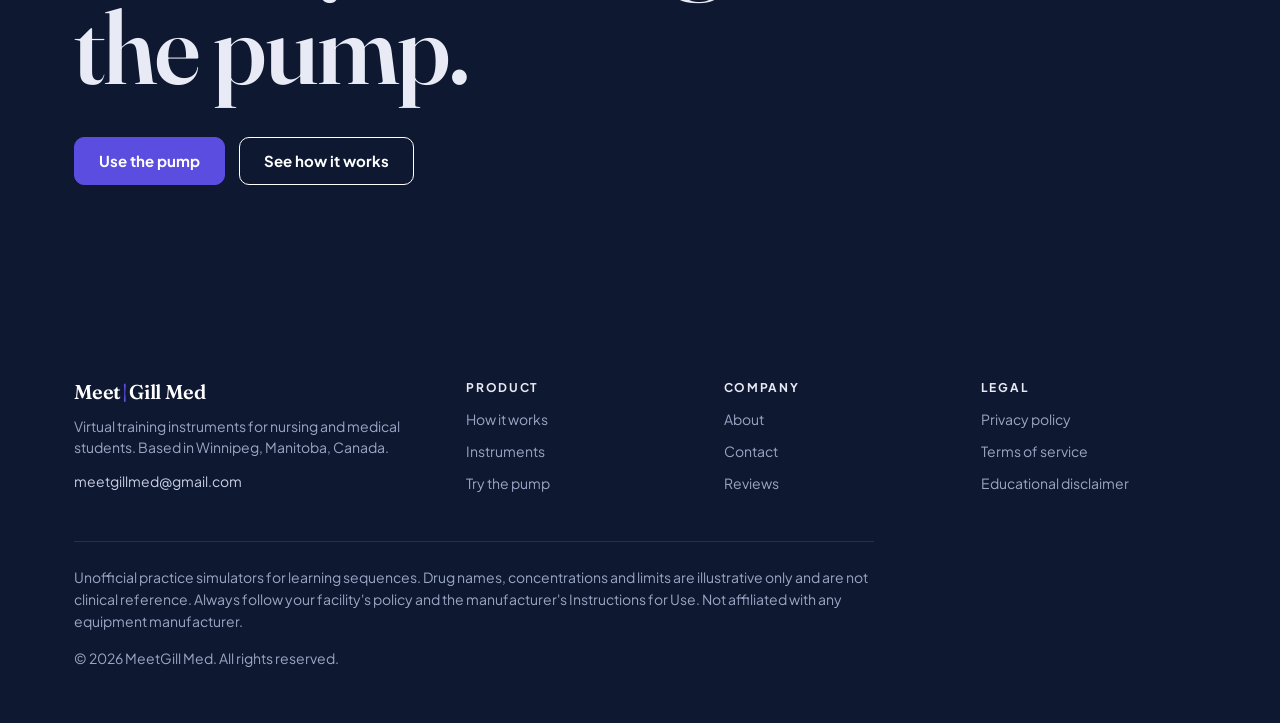
==== commit beb5c182: "Secondary scenarios: say to press C first; coach tips follow the pump screen Co-Authored-By: Claude " ====
--- a/index.html
+++ b/index.html
@@ -2,15 +2,15 @@
 <html lang="en">
 <head>
 <meta charset="utf-8">
-<script src="theme.js?v=38"></script>
+<script src="theme.js?v=39"></script>
 <meta name="viewport" content="width=device-width,initial-scale=1">
 <title>MeetGill Med - Virtual training instruments</title>
 <meta name="description" content="Virtual training instruments for nursing and medical students. Practice on a realistic infusion pump before you touch the real one.">
 <meta name="robots" content="noindex, nofollow">
 <link rel="icon" href="data:image/svg+xml,%3Csvg xmlns='http://www.w3.org/2000/svg' viewBox='0 0 32 32'%3E%3Crect width='32' height='32' rx='7' fill='%2316233F'/%3E%3Cpath d='M9 22V10l7 8 7-8v12' stroke='%23A79CFF' stroke-width='3' fill='none' stroke-linecap='round' stroke-linejoin='round'/%3E%3C/svg%3E">
 <link rel="preload" href="fonts/plus-jakarta-sans-latin.woff2" as="font" type="font/woff2" crossorigin>
-<link rel="stylesheet" href="styles.css?v=38">
-<link rel="stylesheet" href="hero-v2/hero.css?v=38">
+<link rel="stylesheet" href="styles.css?v=39">
+<link rel="stylesheet" href="hero-v2/hero.css?v=39">
 </head>
 <body>
 <a class="skip" href="#main">Skip to content</a>
@@ -238,8 +238,9 @@
 
 
 
+
 <div class="toast" role="status" aria-live="polite"></div>
-<script src="app.js?v=38"></script>
-<script src="hero-v2/hero.js?v=38"></script>
+<script src="app.js?v=39"></script>
+<script src="hero-v2/hero.js?v=39"></script>
 </body>
 </html>
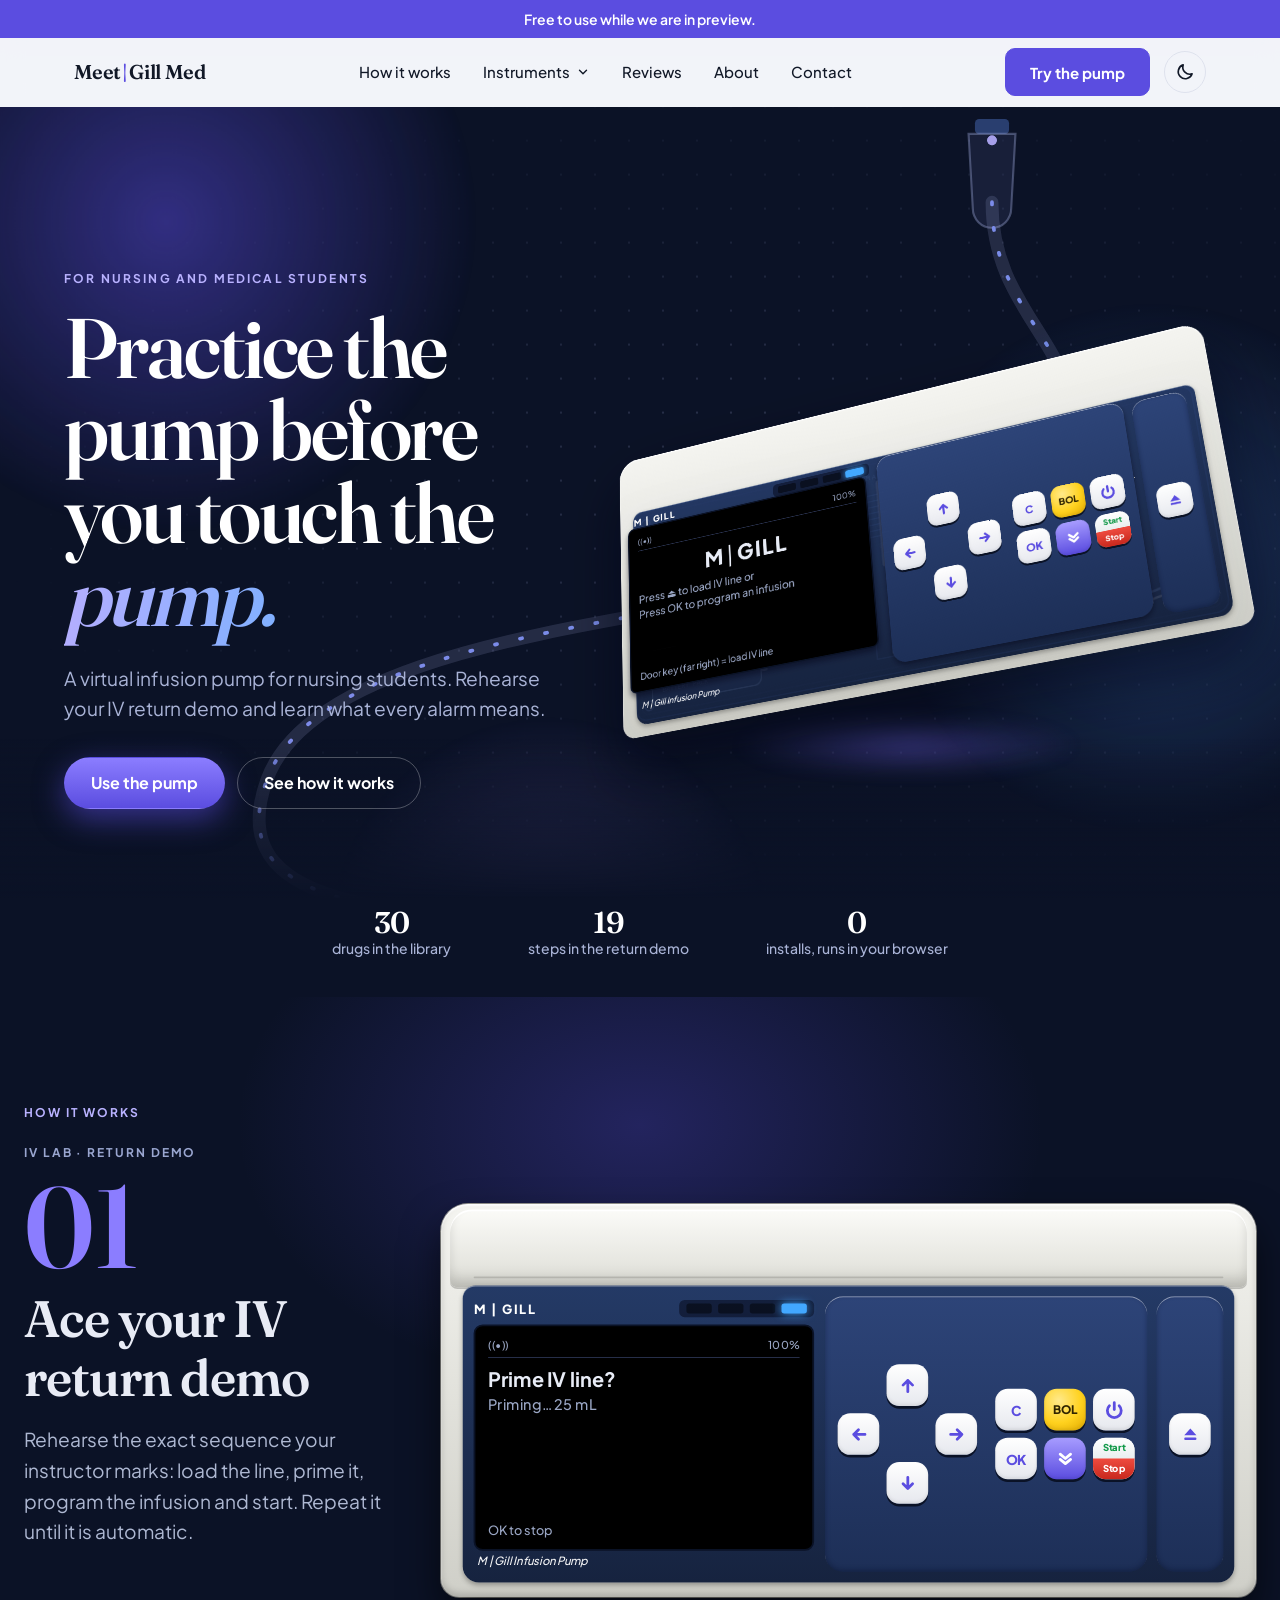
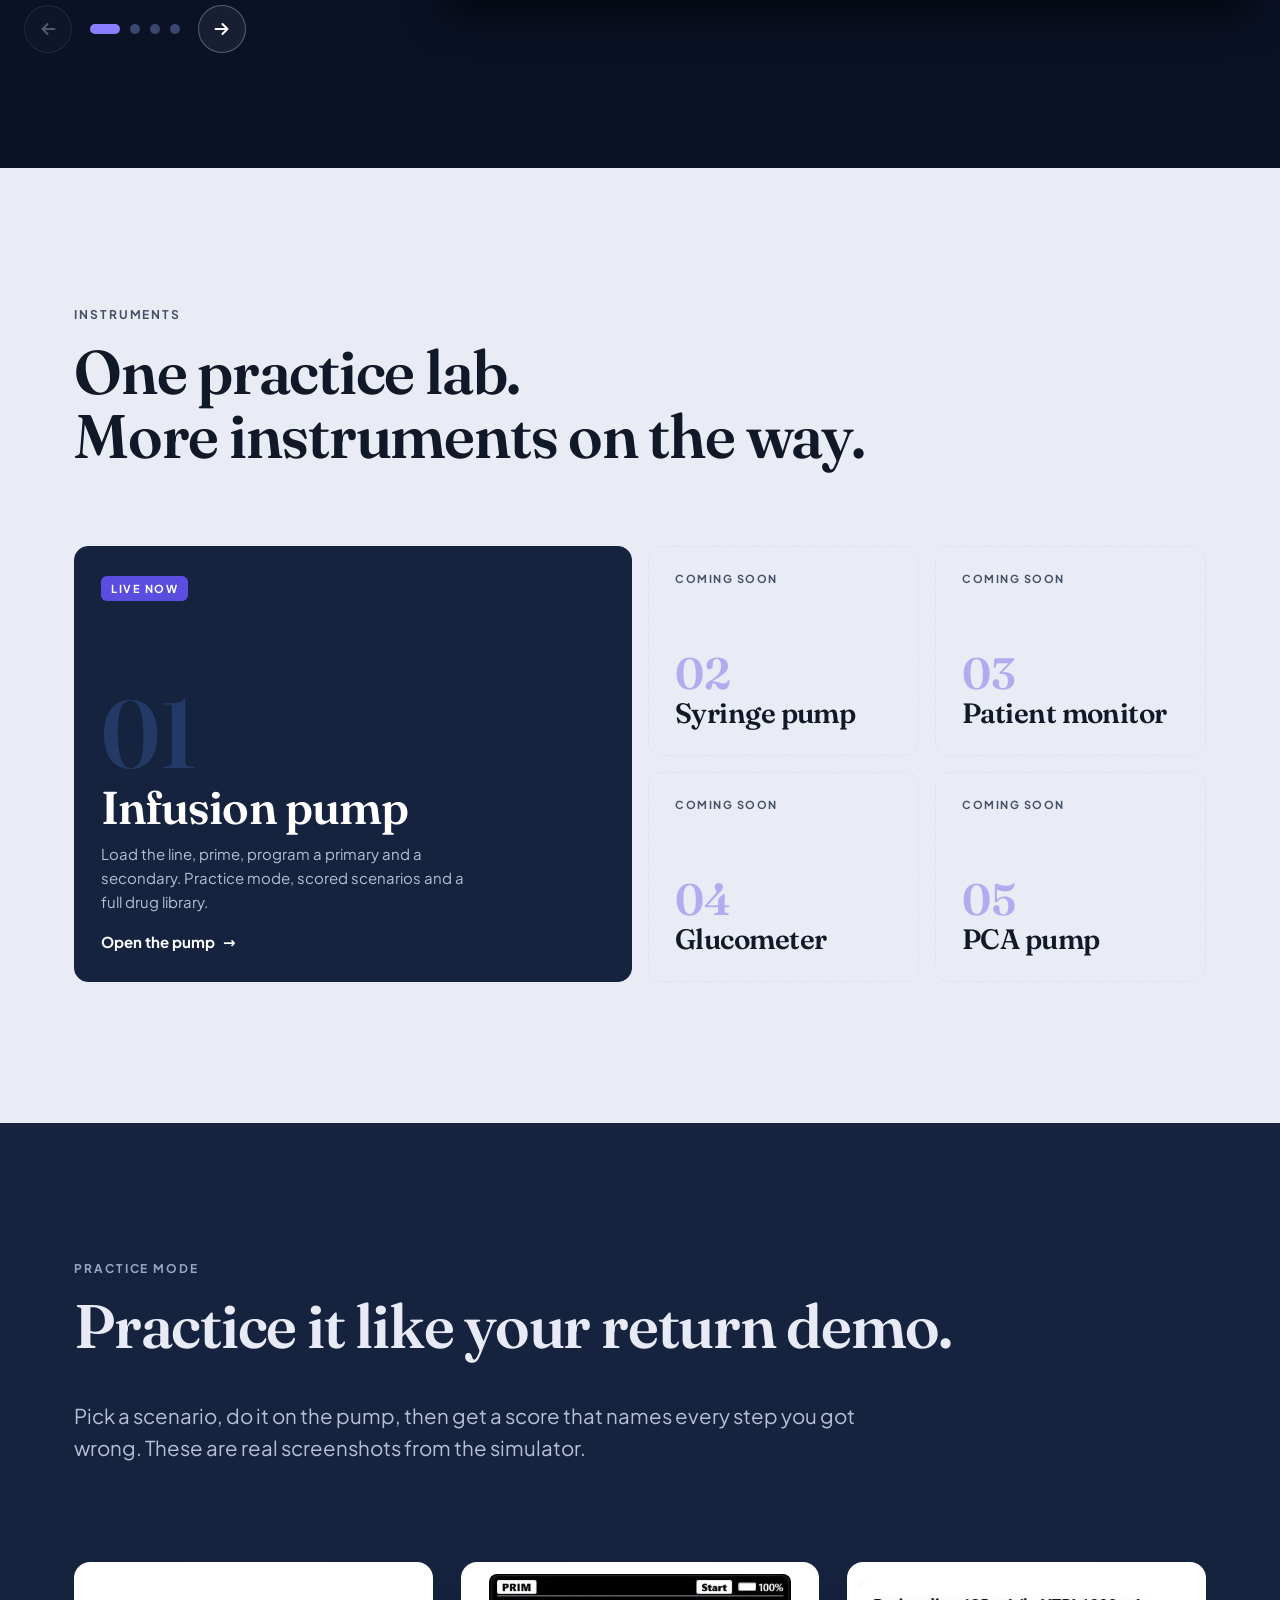
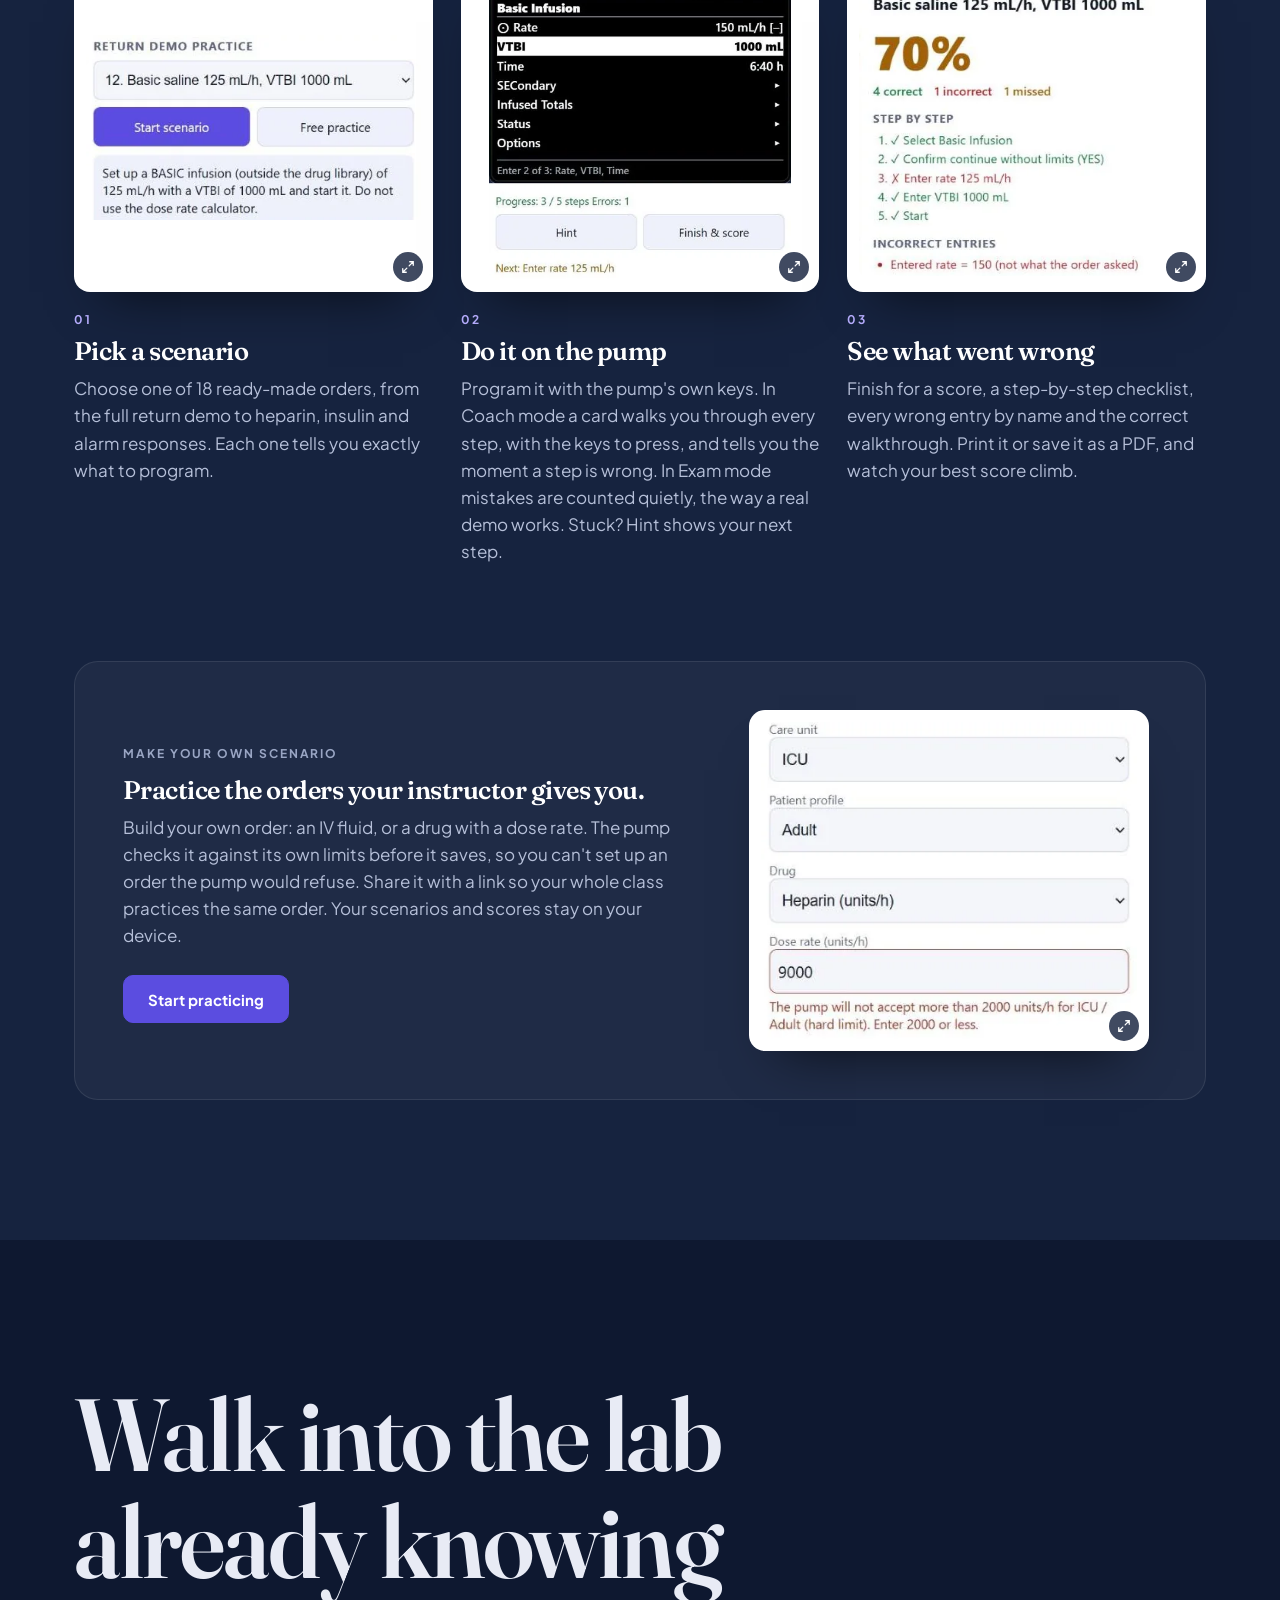
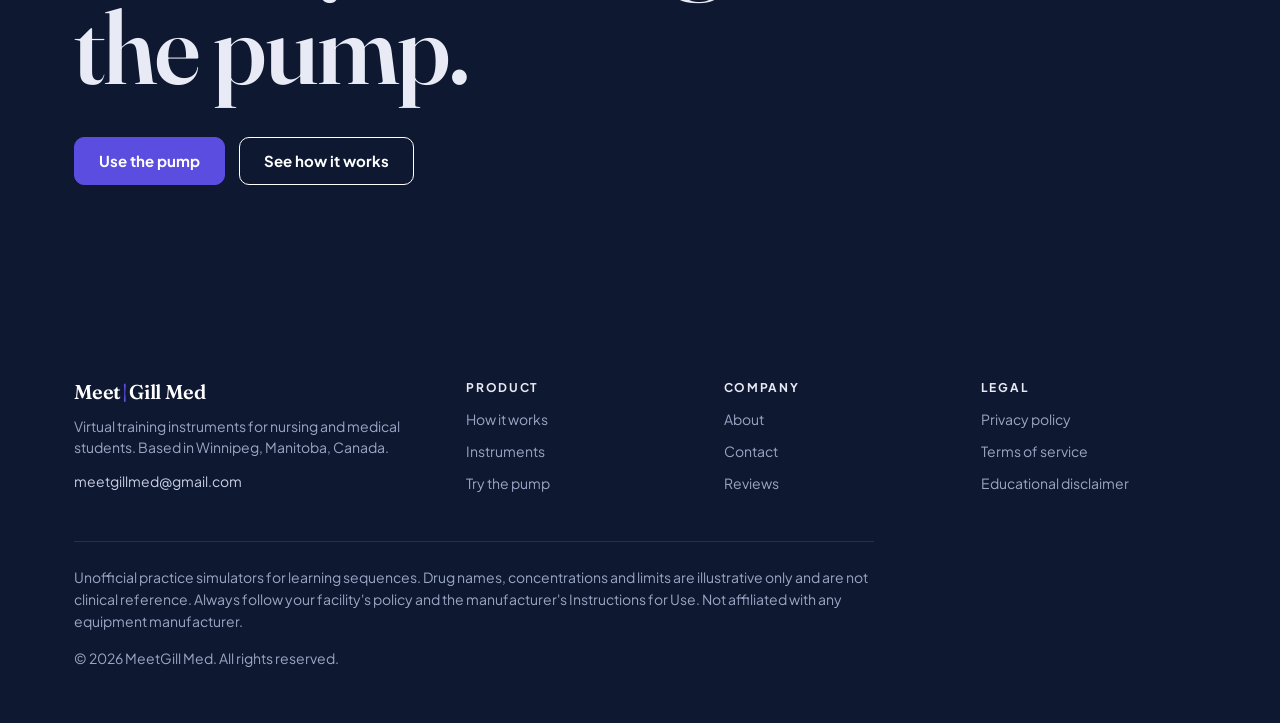
==== commit f70fc37e: "Coach: add tips for bolus start and Basic Infusion steps; all scenarios checked Co-Authored-By: Clau" ====
--- a/index.html
+++ b/index.html
@@ -2,15 +2,15 @@
 <html lang="en">
 <head>
 <meta charset="utf-8">
-<script src="theme.js?v=39"></script>
+<script src="theme.js?v=40"></script>
 <meta name="viewport" content="width=device-width,initial-scale=1">
 <title>MeetGill Med - Virtual training instruments</title>
 <meta name="description" content="Virtual training instruments for nursing and medical students. Practice on a realistic infusion pump before you touch the real one.">
 <meta name="robots" content="noindex, nofollow">
 <link rel="icon" href="data:image/svg+xml,%3Csvg xmlns='http://www.w3.org/2000/svg' viewBox='0 0 32 32'%3E%3Crect width='32' height='32' rx='7' fill='%2316233F'/%3E%3Cpath d='M9 22V10l7 8 7-8v12' stroke='%23A79CFF' stroke-width='3' fill='none' stroke-linecap='round' stroke-linejoin='round'/%3E%3C/svg%3E">
 <link rel="preload" href="fonts/plus-jakarta-sans-latin.woff2" as="font" type="font/woff2" crossorigin>
-<link rel="stylesheet" href="styles.css?v=39">
-<link rel="stylesheet" href="hero-v2/hero.css?v=39">
+<link rel="stylesheet" href="styles.css?v=40">
+<link rel="stylesheet" href="hero-v2/hero.css?v=40">
 </head>
 <body>
 <a class="skip" href="#main">Skip to content</a>
@@ -239,8 +239,9 @@
 
 
 
+
 <div class="toast" role="status" aria-live="polite"></div>
-<script src="app.js?v=39"></script>
-<script src="hero-v2/hero.js?v=39"></script>
+<script src="app.js?v=40"></script>
+<script src="hero-v2/hero.js?v=40"></script>
 </body>
 </html>
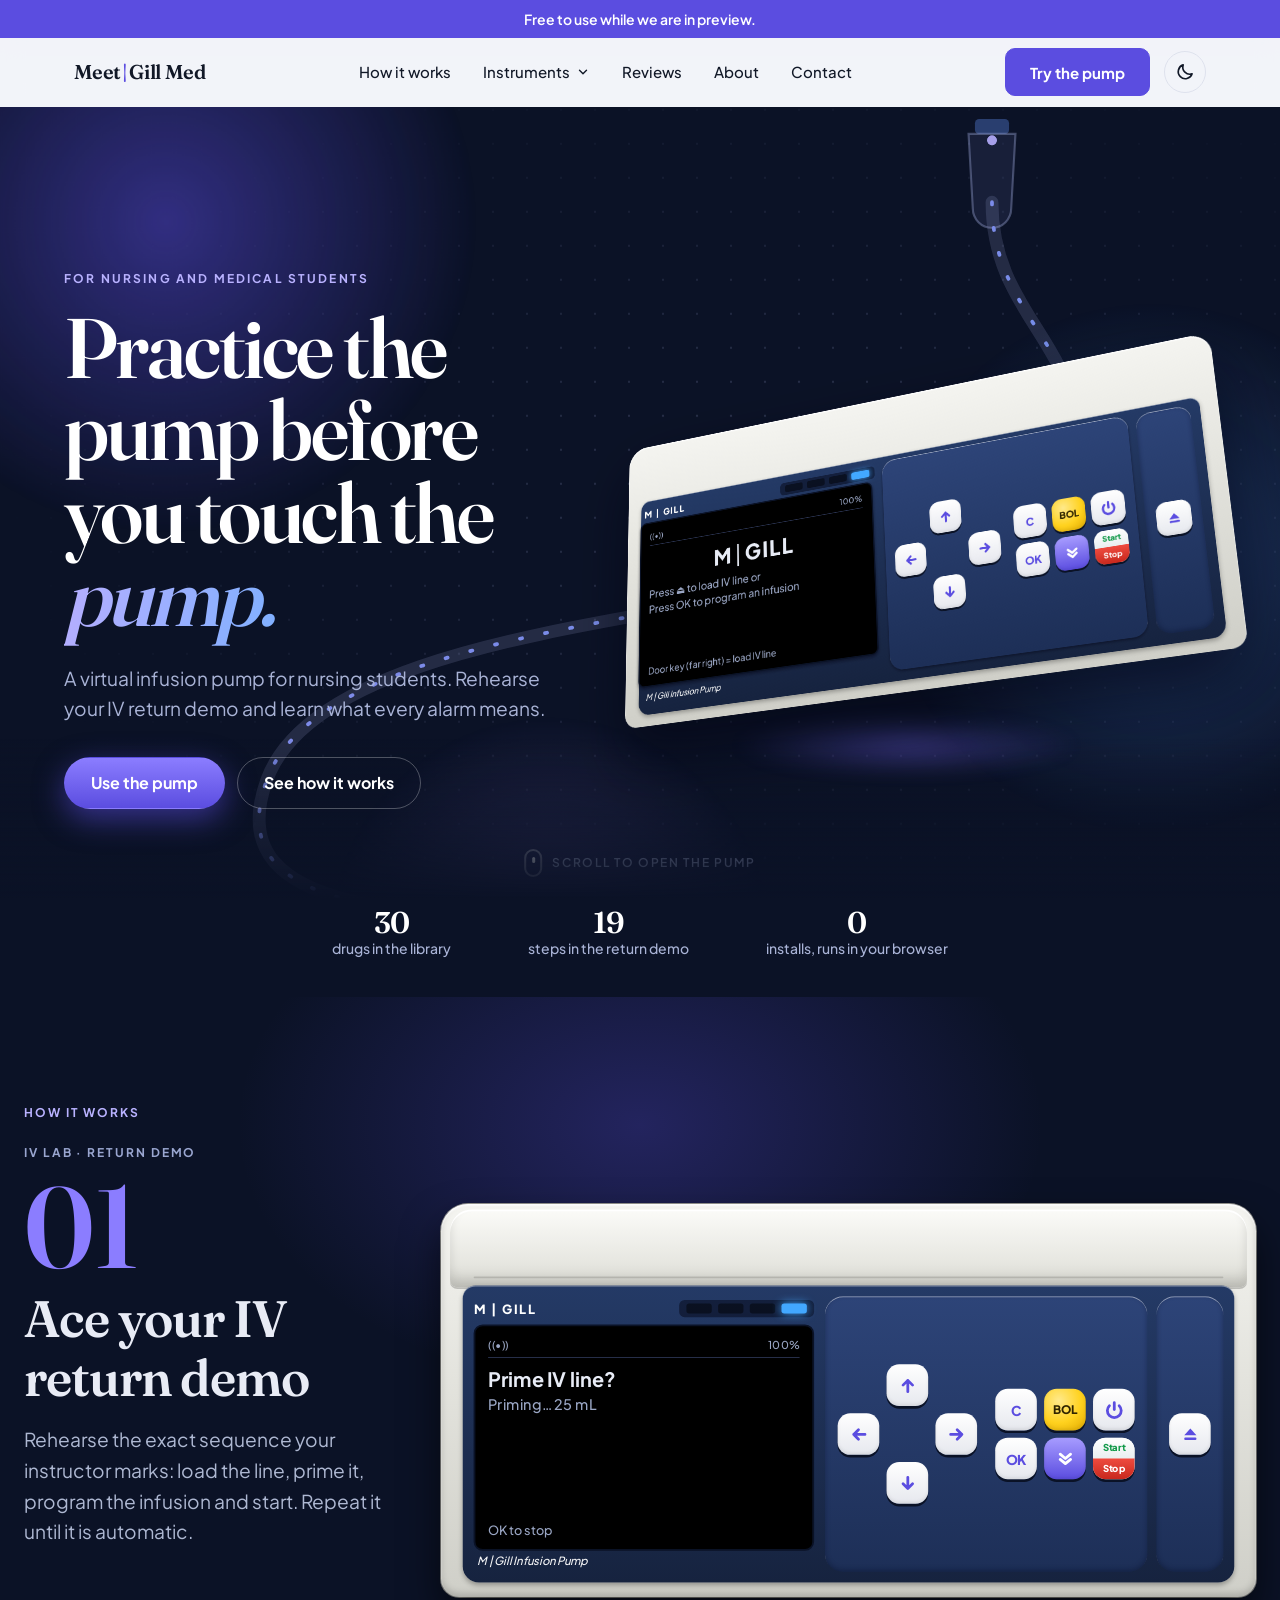
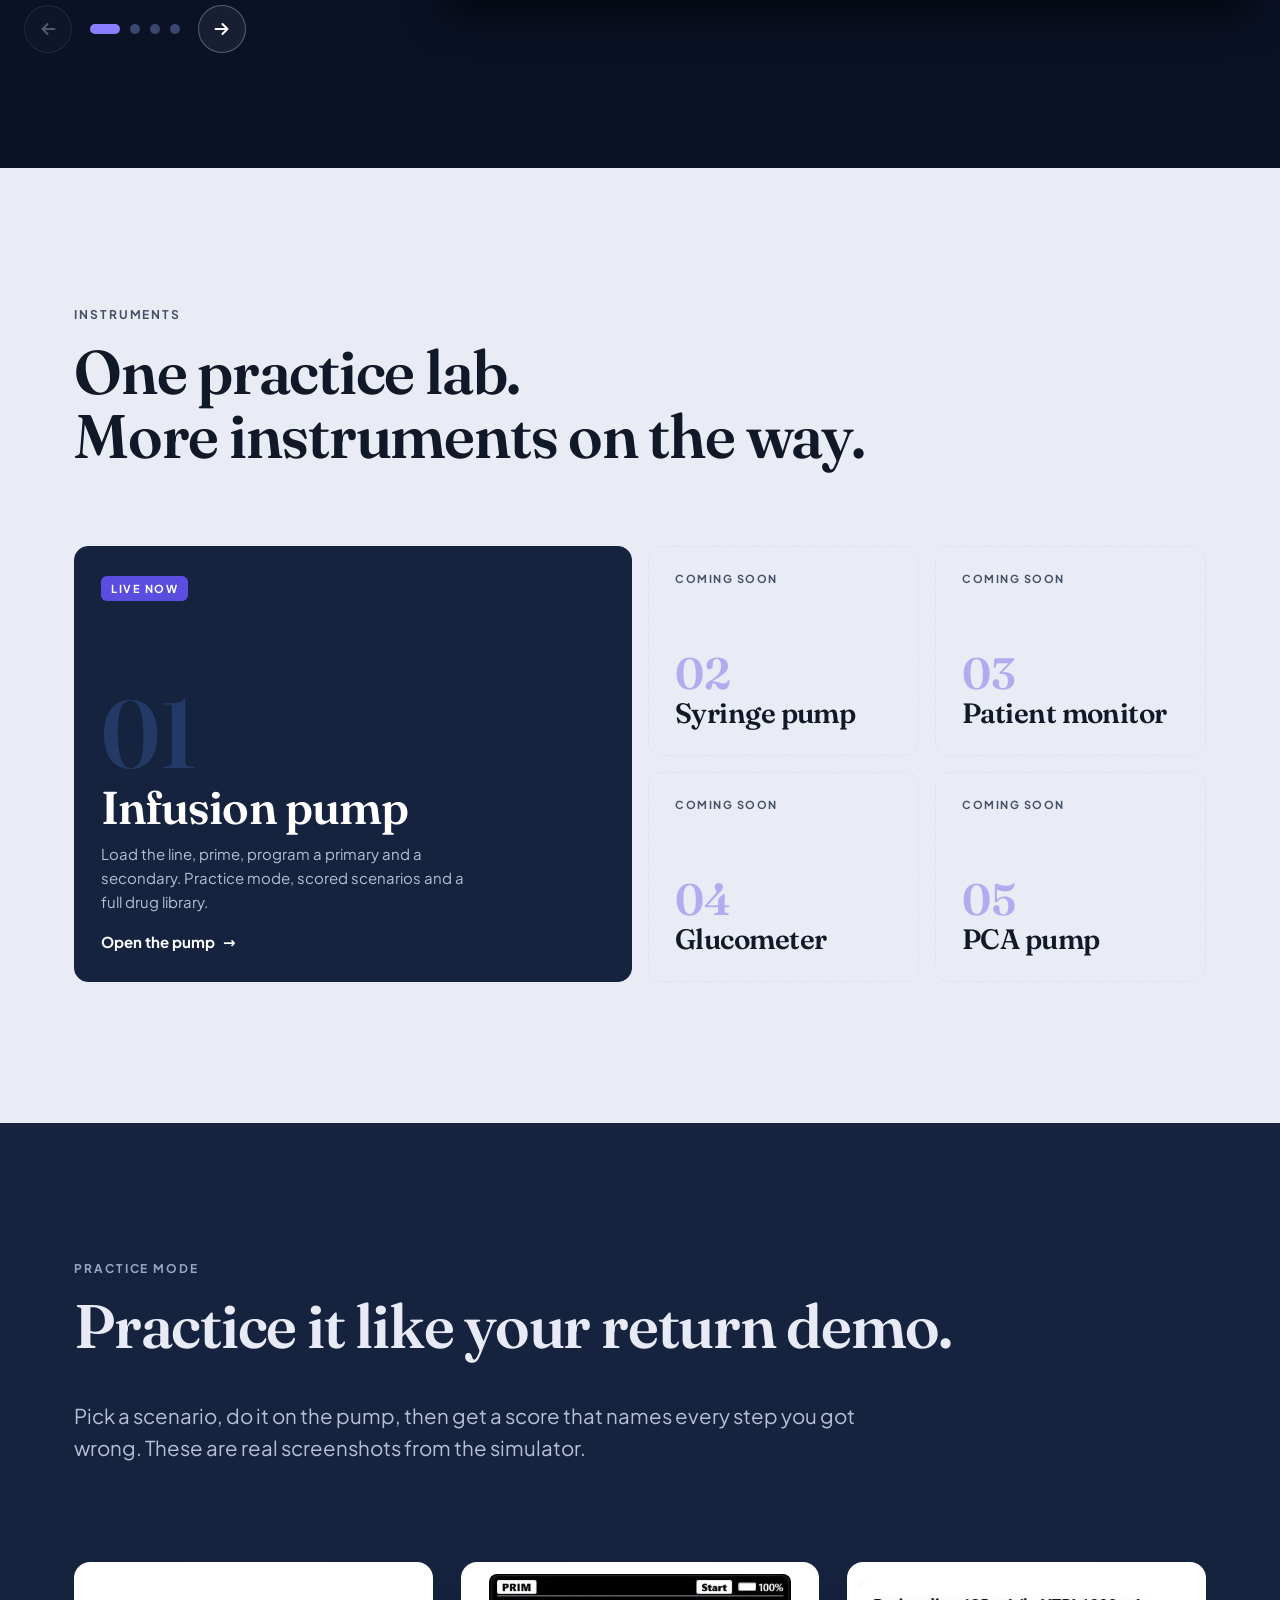
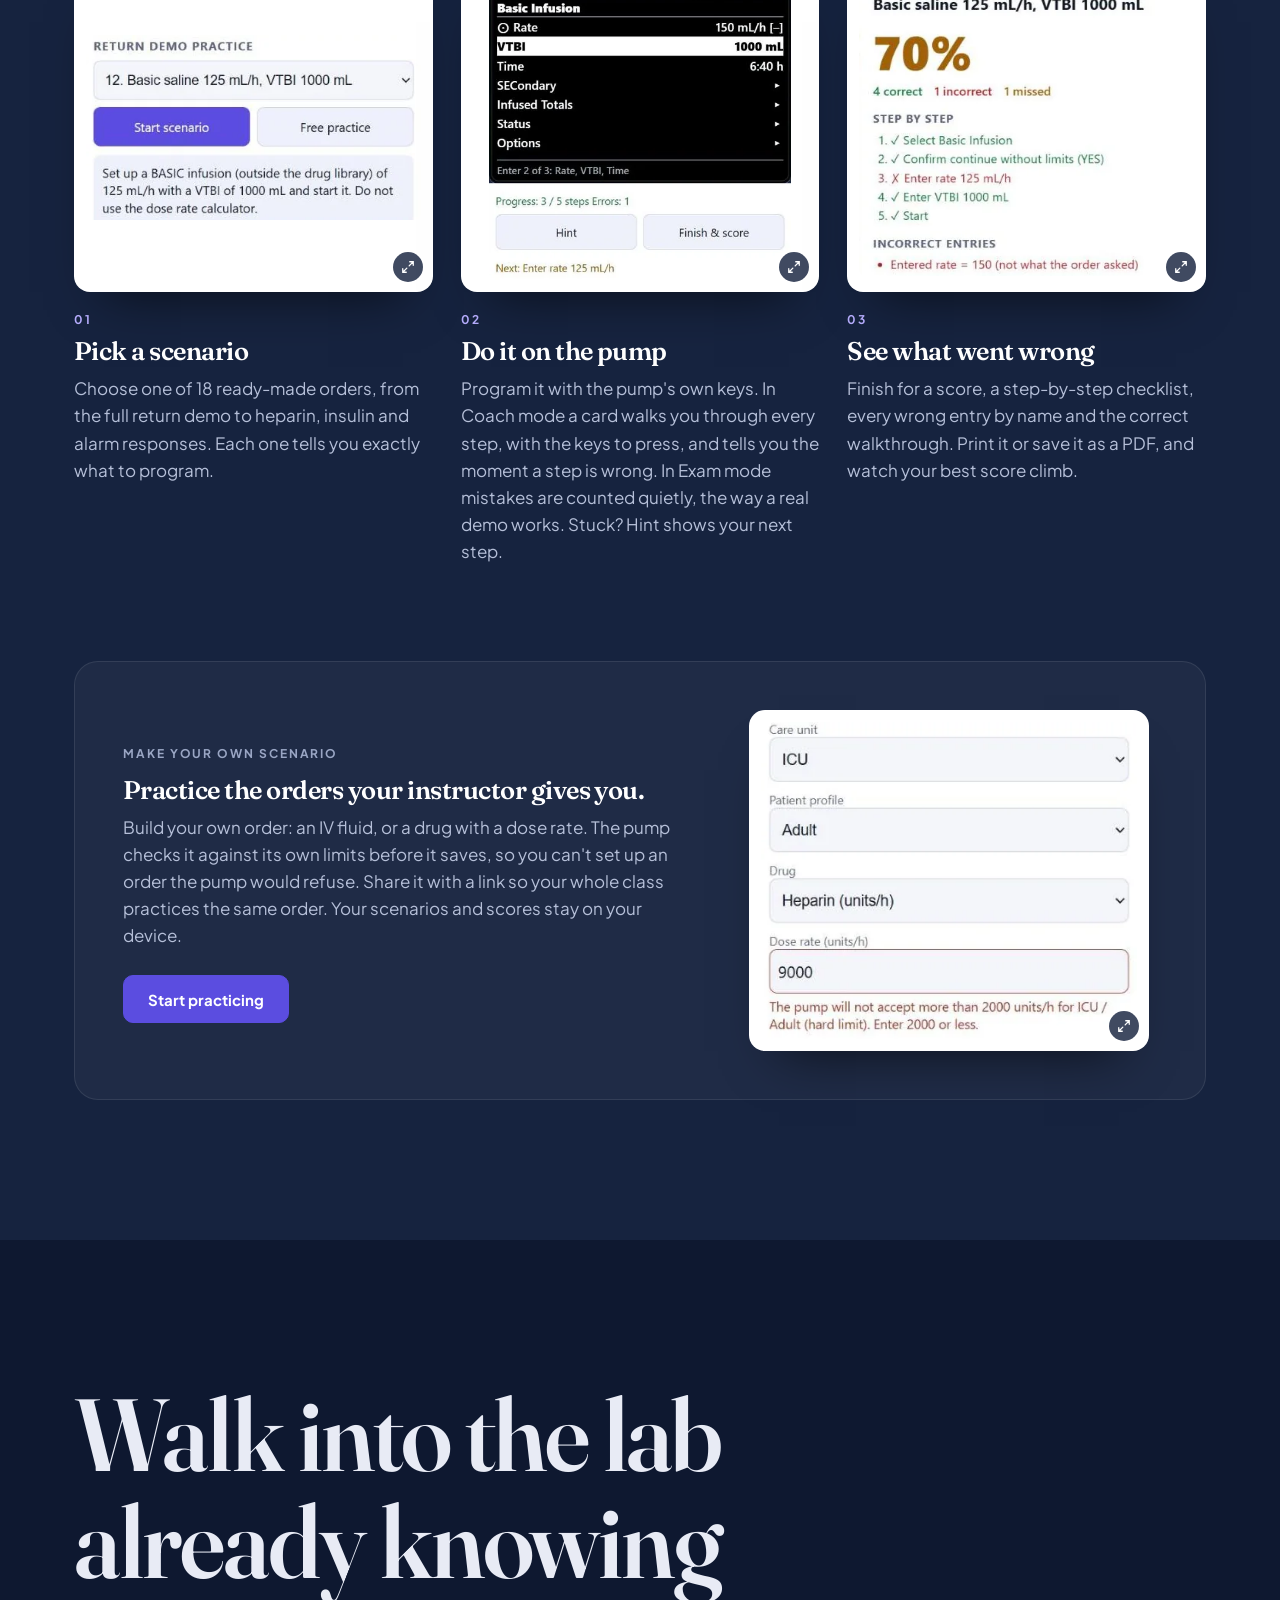
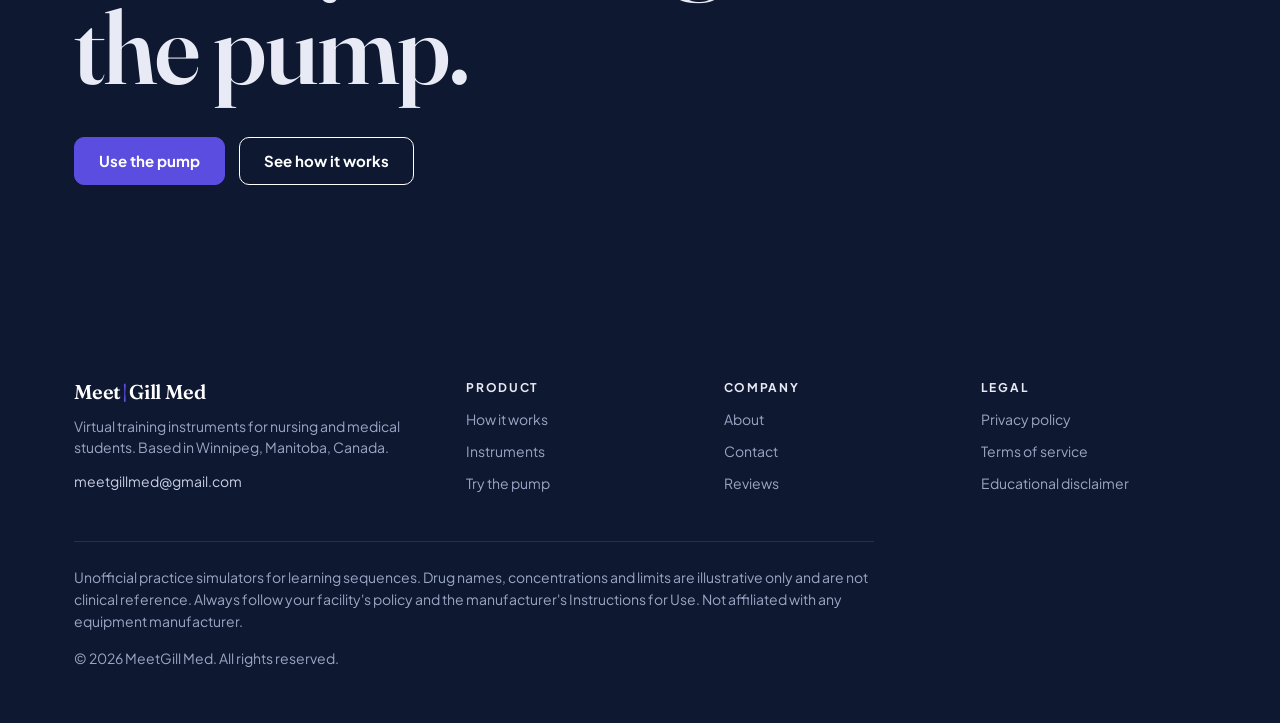
==== commit a0521771: "Coach card gets its own space: side column on phone landscape, strip under the pump on tablets Co-Au" ====
--- a/index.html
+++ b/index.html
@@ -2,15 +2,15 @@
 <html lang="en">
 <head>
 <meta charset="utf-8">
-<script src="theme.js?v=40"></script>
+<script src="theme.js?v=41"></script>
 <meta name="viewport" content="width=device-width,initial-scale=1">
 <title>MeetGill Med - Virtual training instruments</title>
 <meta name="description" content="Virtual training instruments for nursing and medical students. Practice on a realistic infusion pump before you touch the real one.">
 <meta name="robots" content="noindex, nofollow">
 <link rel="icon" href="data:image/svg+xml,%3Csvg xmlns='http://www.w3.org/2000/svg' viewBox='0 0 32 32'%3E%3Crect width='32' height='32' rx='7' fill='%2316233F'/%3E%3Cpath d='M9 22V10l7 8 7-8v12' stroke='%23A79CFF' stroke-width='3' fill='none' stroke-linecap='round' stroke-linejoin='round'/%3E%3C/svg%3E">
 <link rel="preload" href="fonts/plus-jakarta-sans-latin.woff2" as="font" type="font/woff2" crossorigin>
-<link rel="stylesheet" href="styles.css?v=40">
-<link rel="stylesheet" href="hero-v2/hero.css?v=40">
+<link rel="stylesheet" href="styles.css?v=41">
+<link rel="stylesheet" href="hero-v2/hero.css?v=41">
 </head>
 <body>
 <a class="skip" href="#main">Skip to content</a>
@@ -240,8 +240,9 @@
 
 
 
+
 <div class="toast" role="status" aria-live="polite"></div>
-<script src="app.js?v=40"></script>
-<script src="hero-v2/hero.js?v=40"></script>
+<script src="app.js?v=41"></script>
+<script src="hero-v2/hero.js?v=41"></script>
 </body>
 </html>
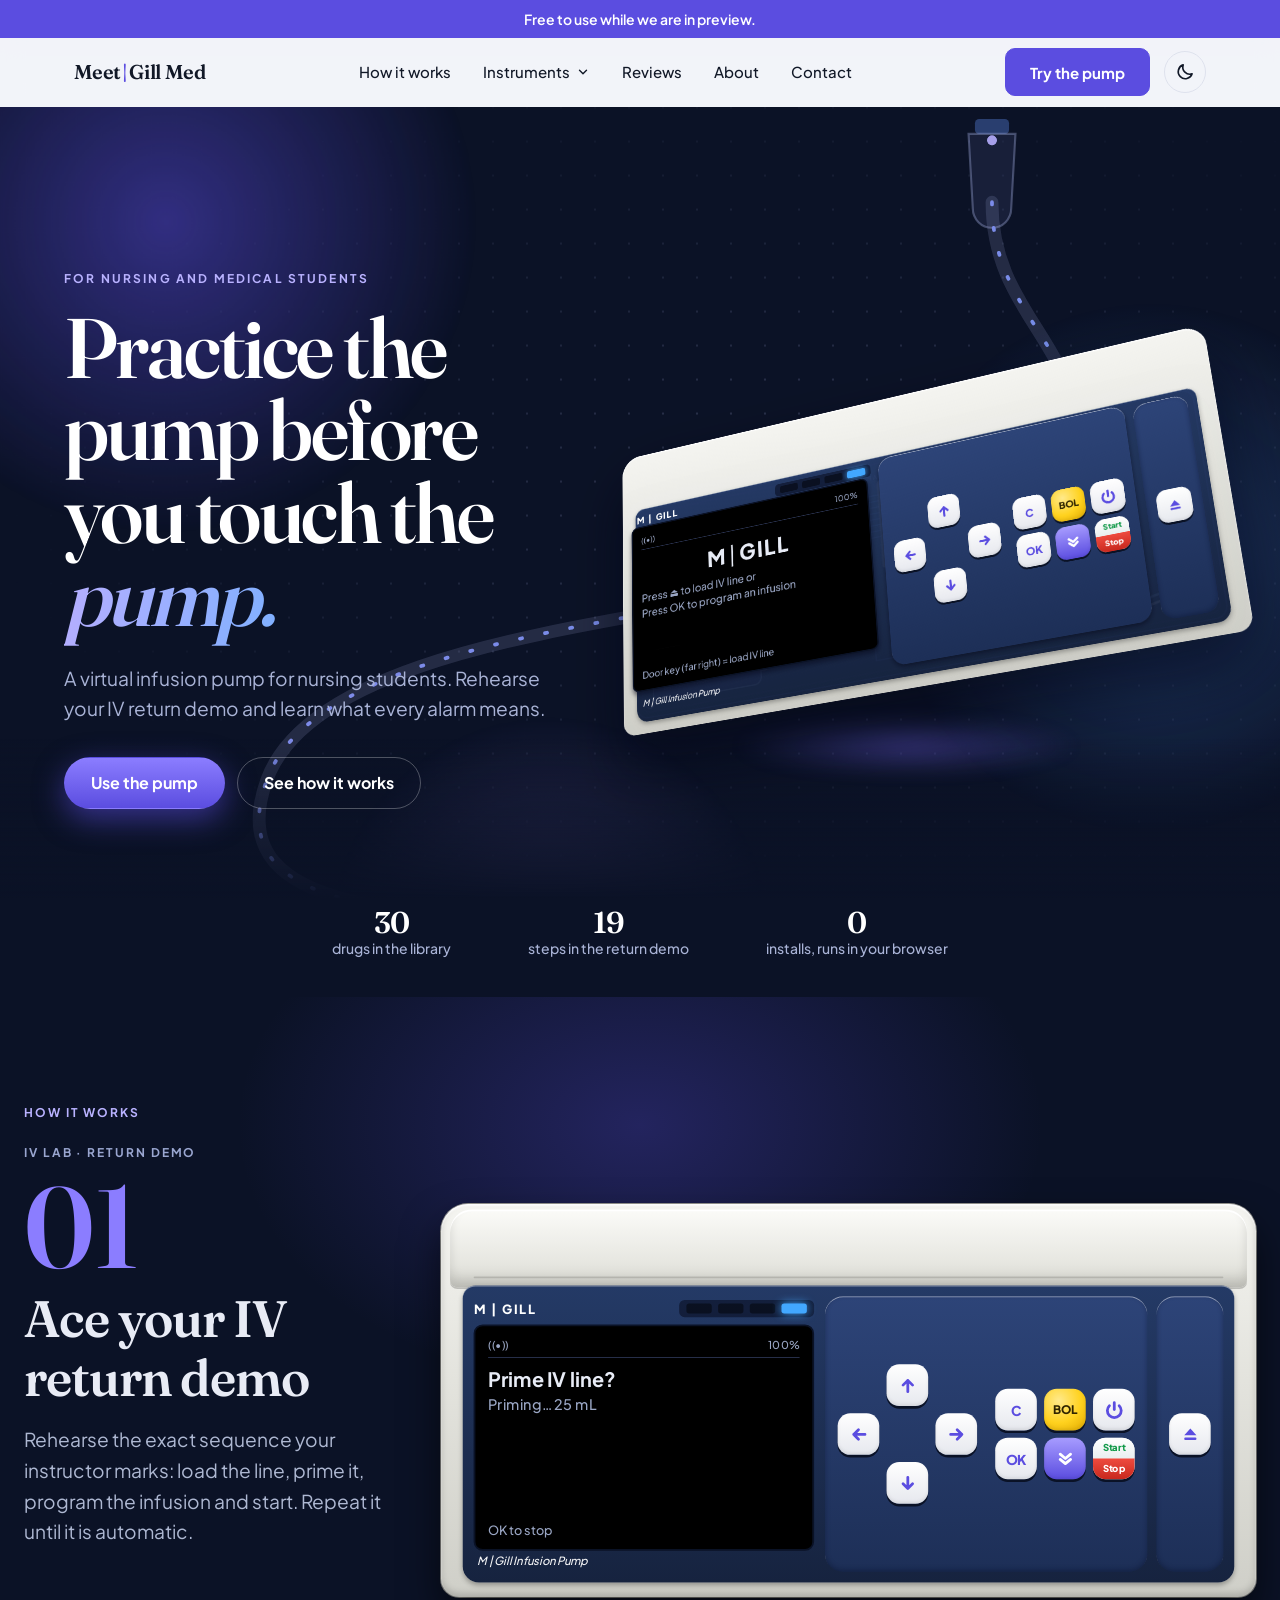
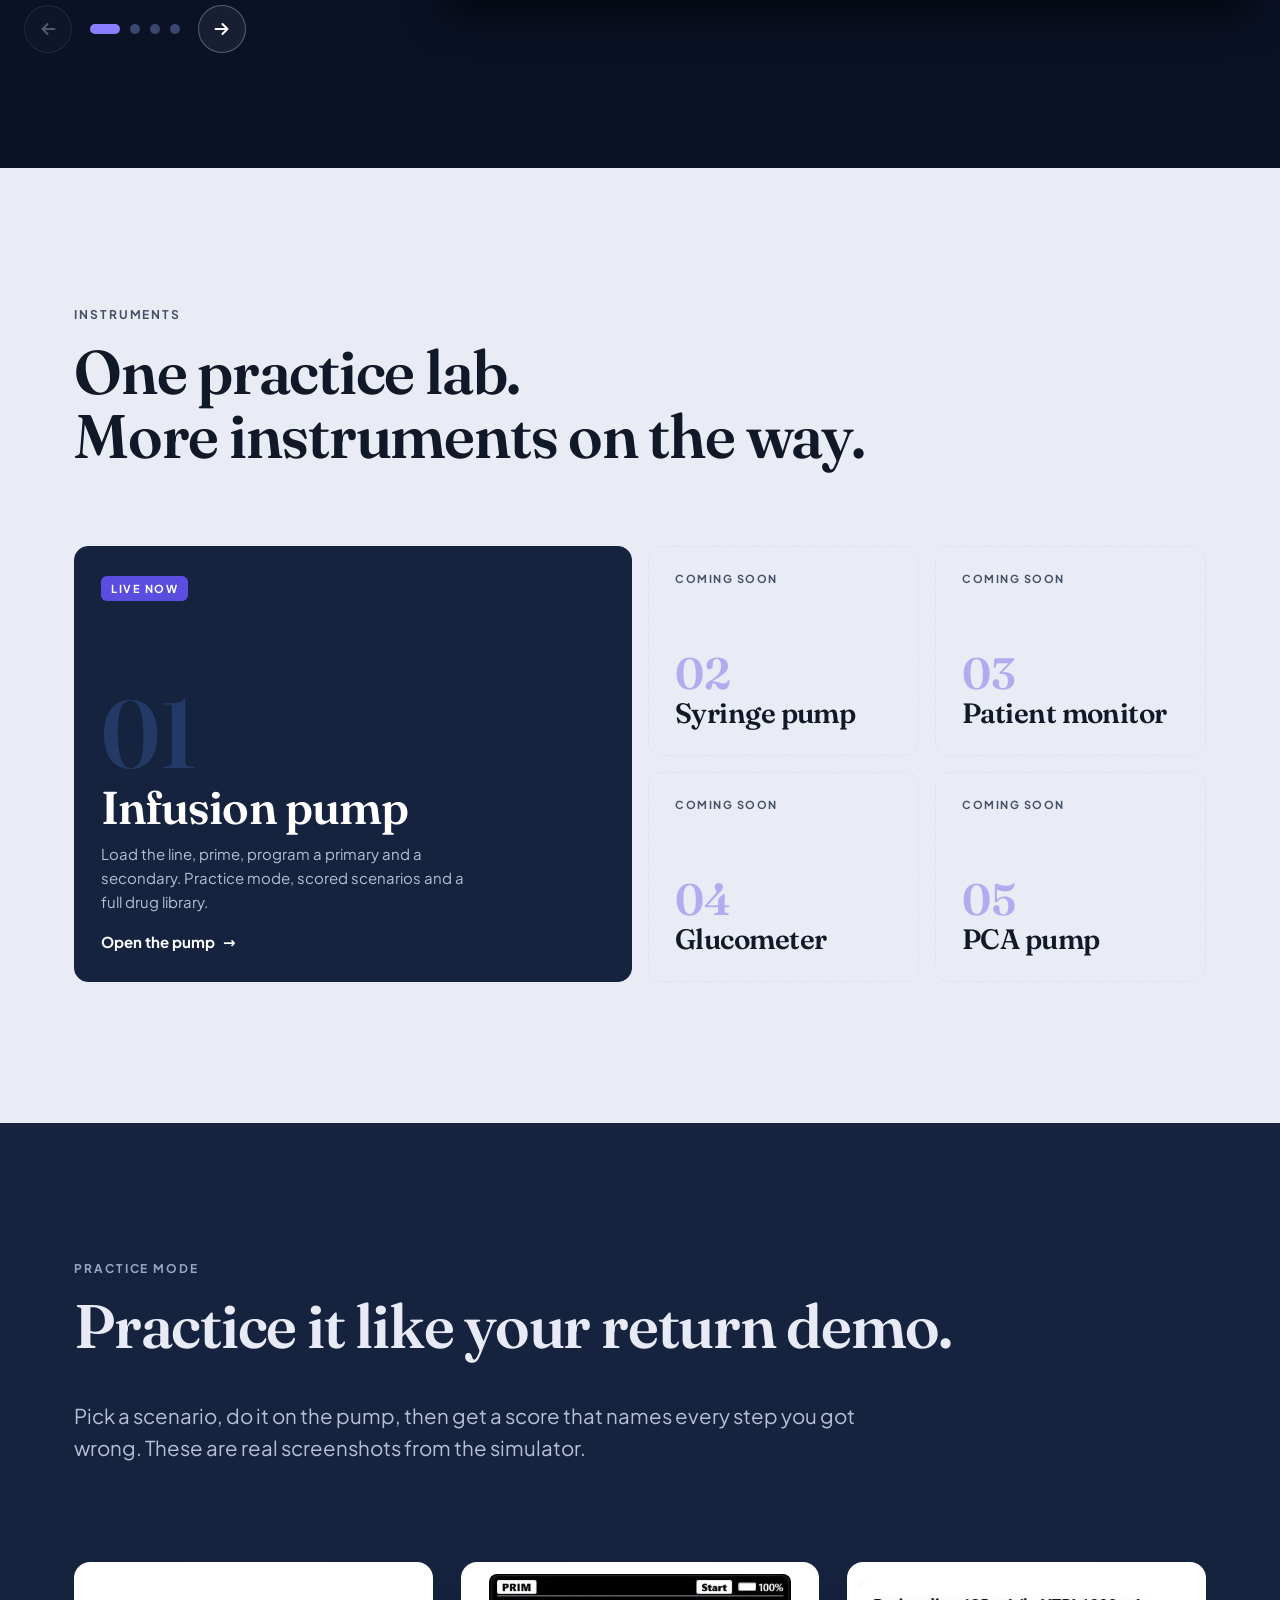
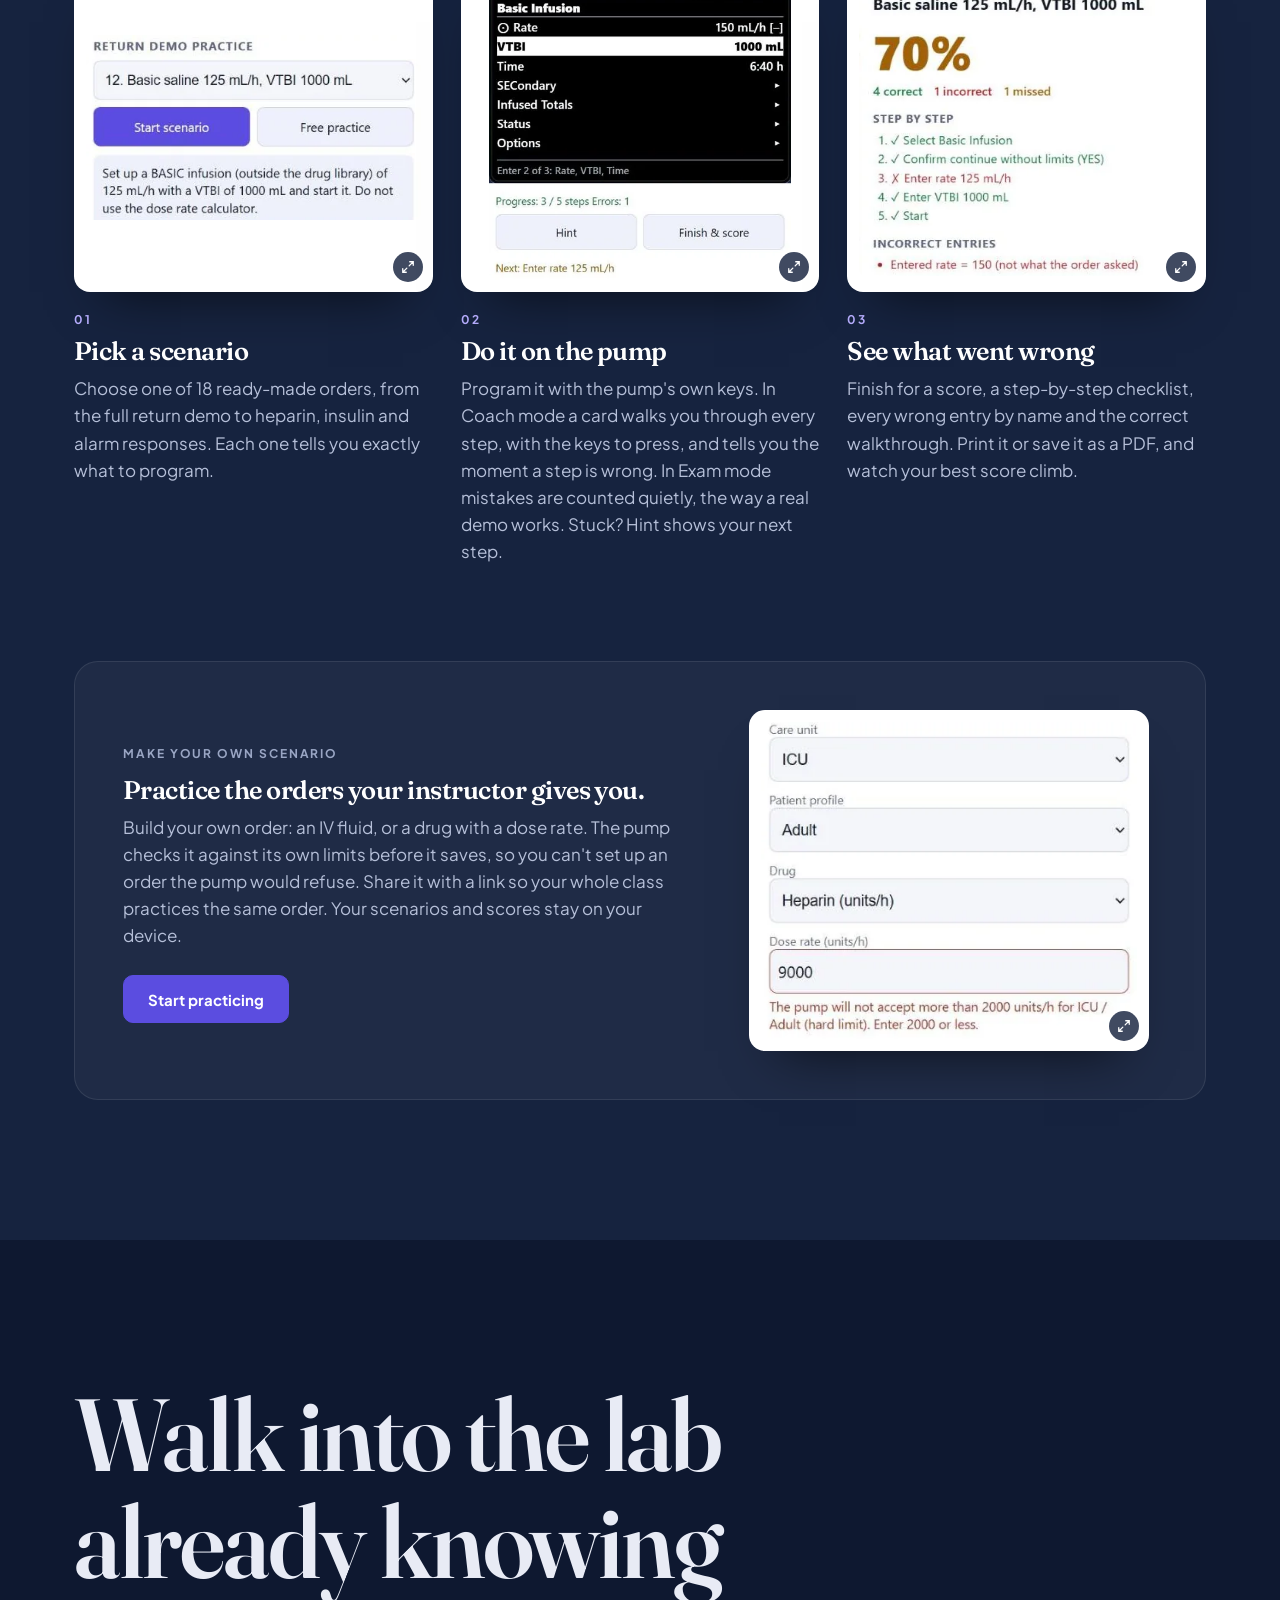
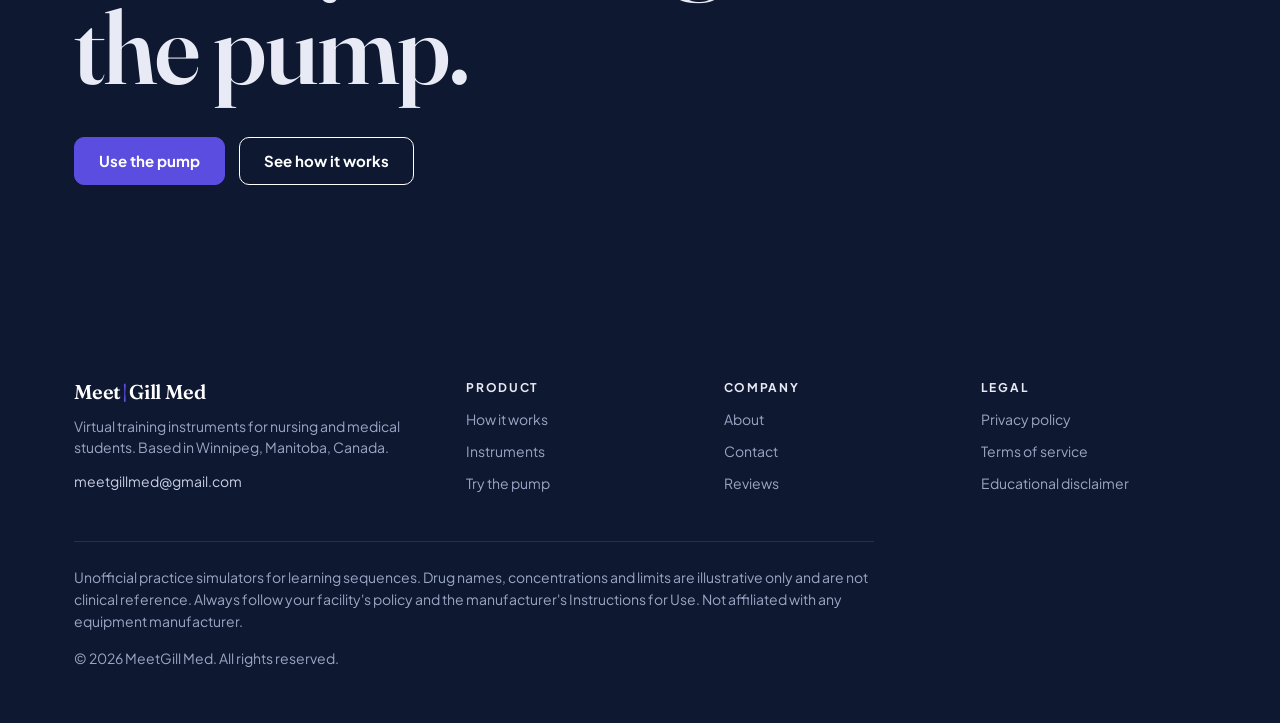
==== commit f13ac349: "Fix sideways scroll on phones: About value cards stack, note lines wrap as text Co-Authored-By: Clau" ====
--- a/index.html
+++ b/index.html
@@ -2,15 +2,15 @@
 <html lang="en">
 <head>
 <meta charset="utf-8">
-<script src="theme.js?v=41"></script>
+<script src="theme.js?v=42"></script>
 <meta name="viewport" content="width=device-width,initial-scale=1">
 <title>MeetGill Med - Virtual training instruments</title>
 <meta name="description" content="Virtual training instruments for nursing and medical students. Practice on a realistic infusion pump before you touch the real one.">
 <meta name="robots" content="noindex, nofollow">
 <link rel="icon" href="data:image/svg+xml,%3Csvg xmlns='http://www.w3.org/2000/svg' viewBox='0 0 32 32'%3E%3Crect width='32' height='32' rx='7' fill='%2316233F'/%3E%3Cpath d='M9 22V10l7 8 7-8v12' stroke='%23A79CFF' stroke-width='3' fill='none' stroke-linecap='round' stroke-linejoin='round'/%3E%3C/svg%3E">
 <link rel="preload" href="fonts/plus-jakarta-sans-latin.woff2" as="font" type="font/woff2" crossorigin>
-<link rel="stylesheet" href="styles.css?v=41">
-<link rel="stylesheet" href="hero-v2/hero.css?v=41">
+<link rel="stylesheet" href="styles.css?v=42">
+<link rel="stylesheet" href="hero-v2/hero.css?v=42">
 </head>
 <body>
 <a class="skip" href="#main">Skip to content</a>
@@ -241,8 +241,9 @@
 
 
 
+
 <div class="toast" role="status" aria-live="polite"></div>
-<script src="app.js?v=41"></script>
-<script src="hero-v2/hero.js?v=41"></script>
+<script src="app.js?v=42"></script>
+<script src="hero-v2/hero.js?v=42"></script>
 </body>
 </html>
--- a/styles.css
+++ b/styles.css
@@ -225,6 +225,7 @@
 
 /* instruments grid */
 .inst{display:grid;grid-template-columns:repeat(4,1fr);grid-auto-rows:minmax(210px,auto);gap:16px}
+.inst.three{grid-template-columns:repeat(3,1fr);grid-auto-rows:auto}
 .card{background:var(--card);border:1px solid var(--line);border-radius:14px;padding:26px;display:flex;flex-direction:column;justify-content:space-between;text-decoration:none;transition:transform .4s var(--ease),border-color .4s var(--ease)}
 @media (hover:hover){.card:hover{transform:translateY(-4px);border-color:var(--violet)}}
 .card .num{font:600 44px/1 var(--f-display);color:#B3AAF0}
@@ -306,7 +307,7 @@
 .sum{display:grid;gap:14px;margin-top:26px}
 .sum .r{display:flex;justify-content:space-between;gap:16px;color:#B5BFD8}
 .sum .r.t{color:#fff;font:600 28px/1 var(--f-display);padding-top:18px;border-top:1px solid rgba(255,255,255,.18);margin-top:6px}
-.secure{display:flex;gap:10px;align-items:flex-start;font-size:14px;color:var(--muted);margin-top:18px}
+.secure{font-size:14px;color:var(--muted);margin-top:18px}
 .toast{position:fixed;left:50%;bottom:28px;transform:translate(-50%,30px);background:var(--ink);color:#fff;padding:14px 20px;border-radius:10px;font:600 15px var(--f-body);opacity:0;pointer-events:none;transition:opacity .4s var(--ease),transform .5s var(--ease);z-index:100;max-width:90vw}
 .toast.show{opacity:1;transform:translate(-50%,0)}
 
@@ -333,7 +334,7 @@
 }
 @media (max-width:600px){
   body{font-size:16px}
-  .inst{grid-template-columns:1fr}.card.live{grid-column:auto}
+  .inst,.inst.three{grid-template-columns:1fr}.card.live{grid-column:auto}
   .facts{gap:16px 28px}
   .table th,.table td{padding:12px 6px;font-size:13px}
   .seg{grid-template-columns:1fr}
